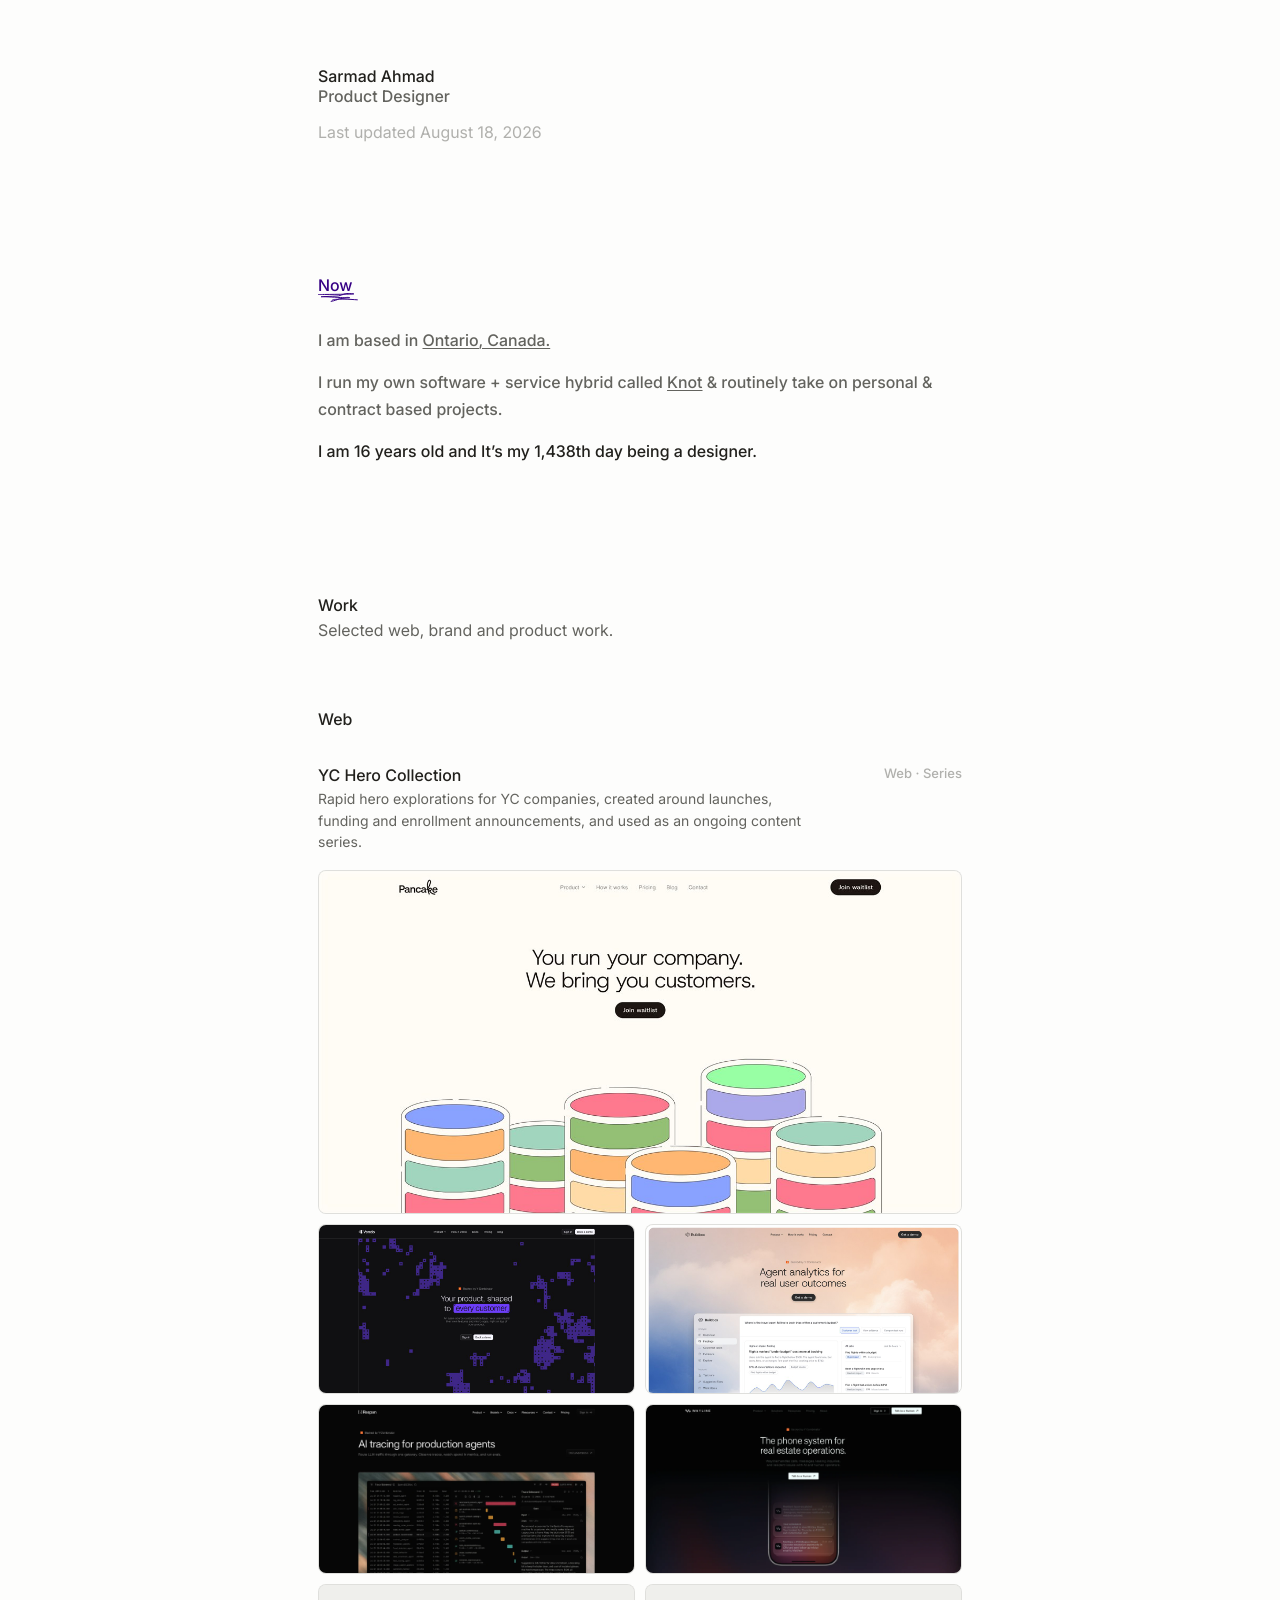
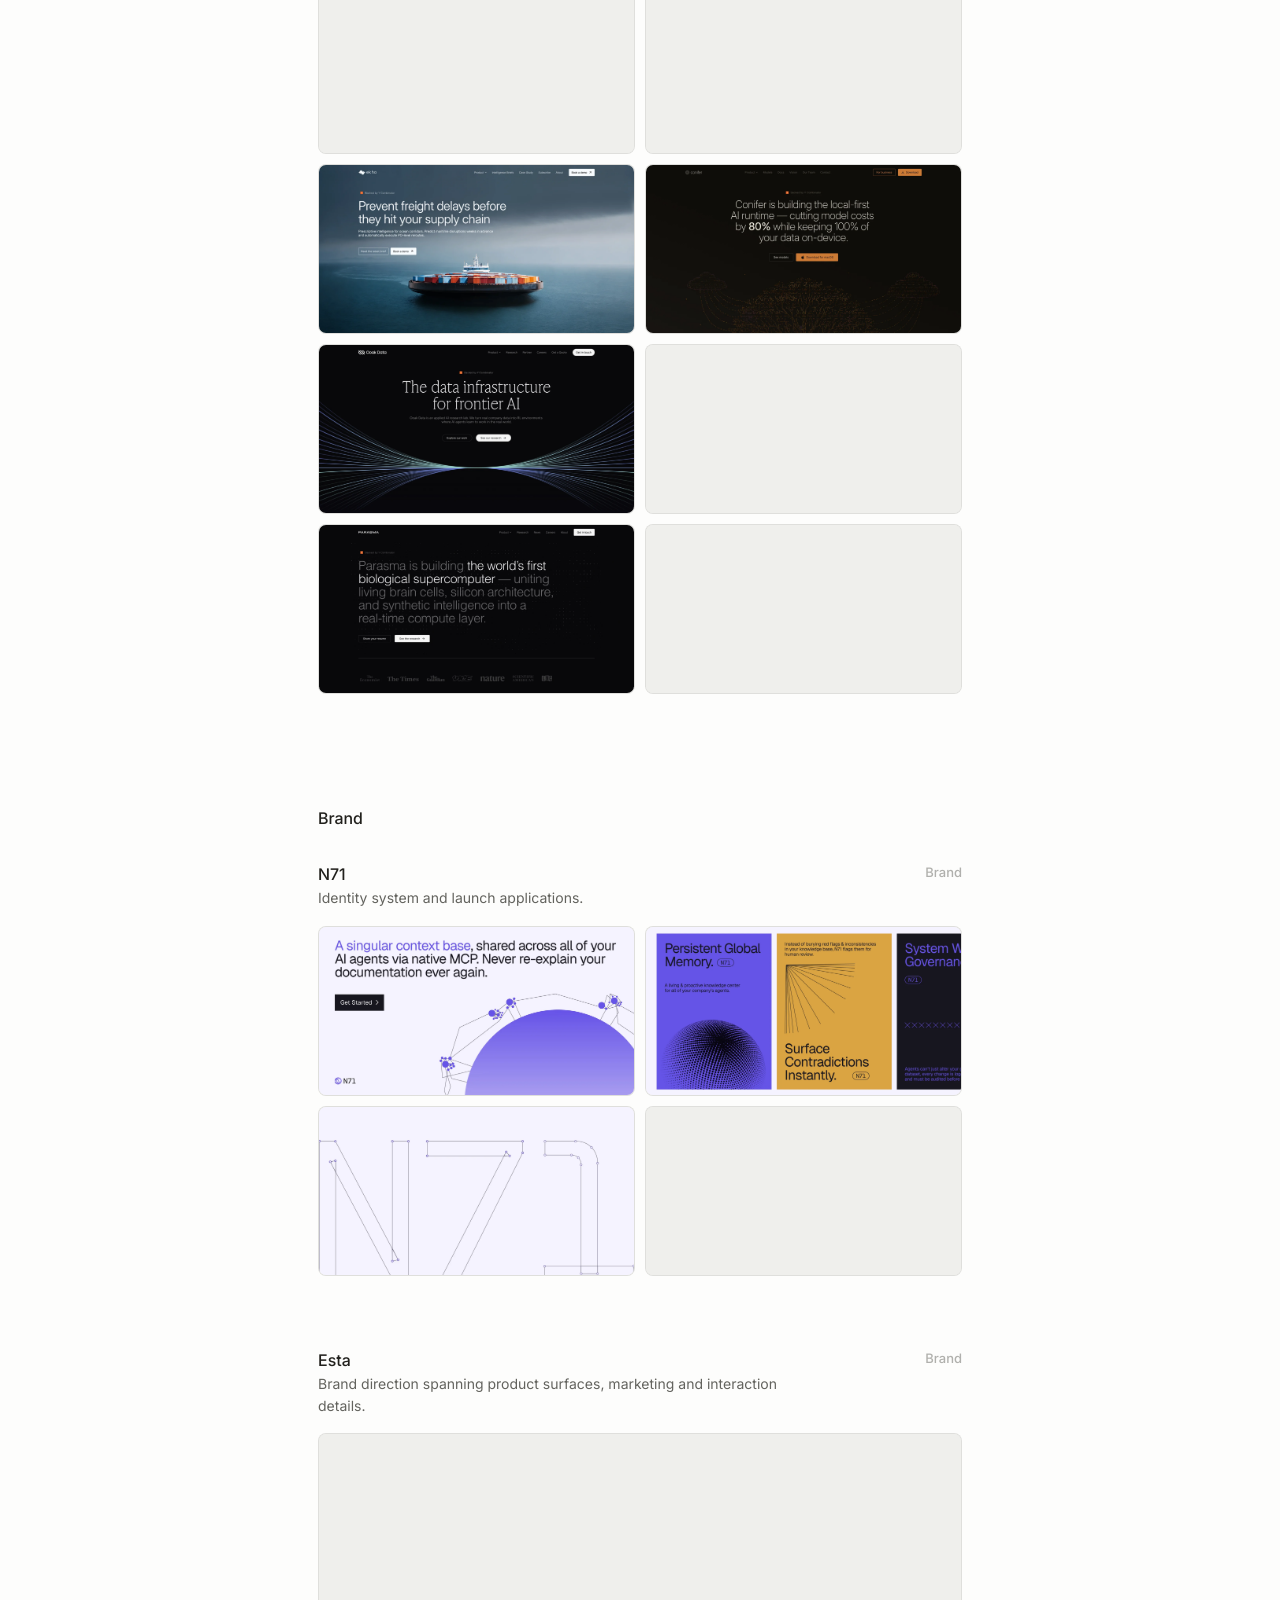
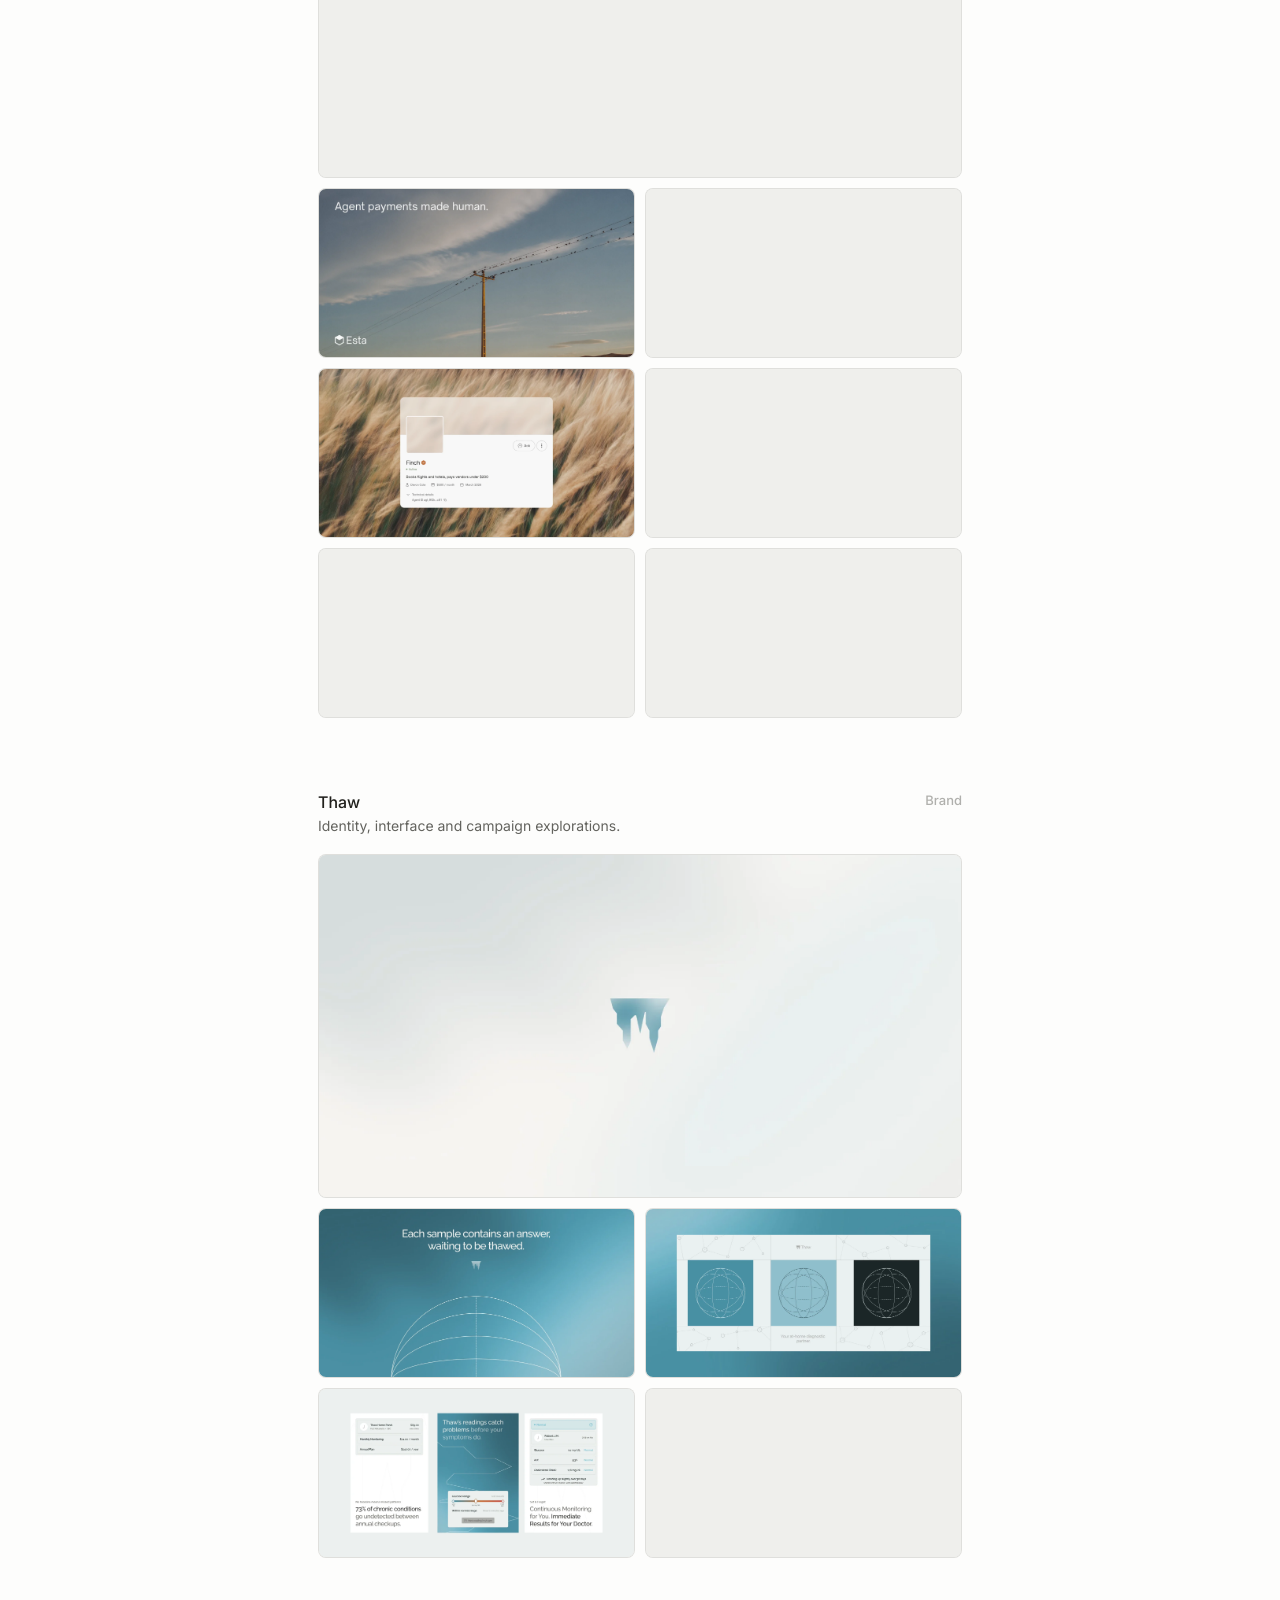
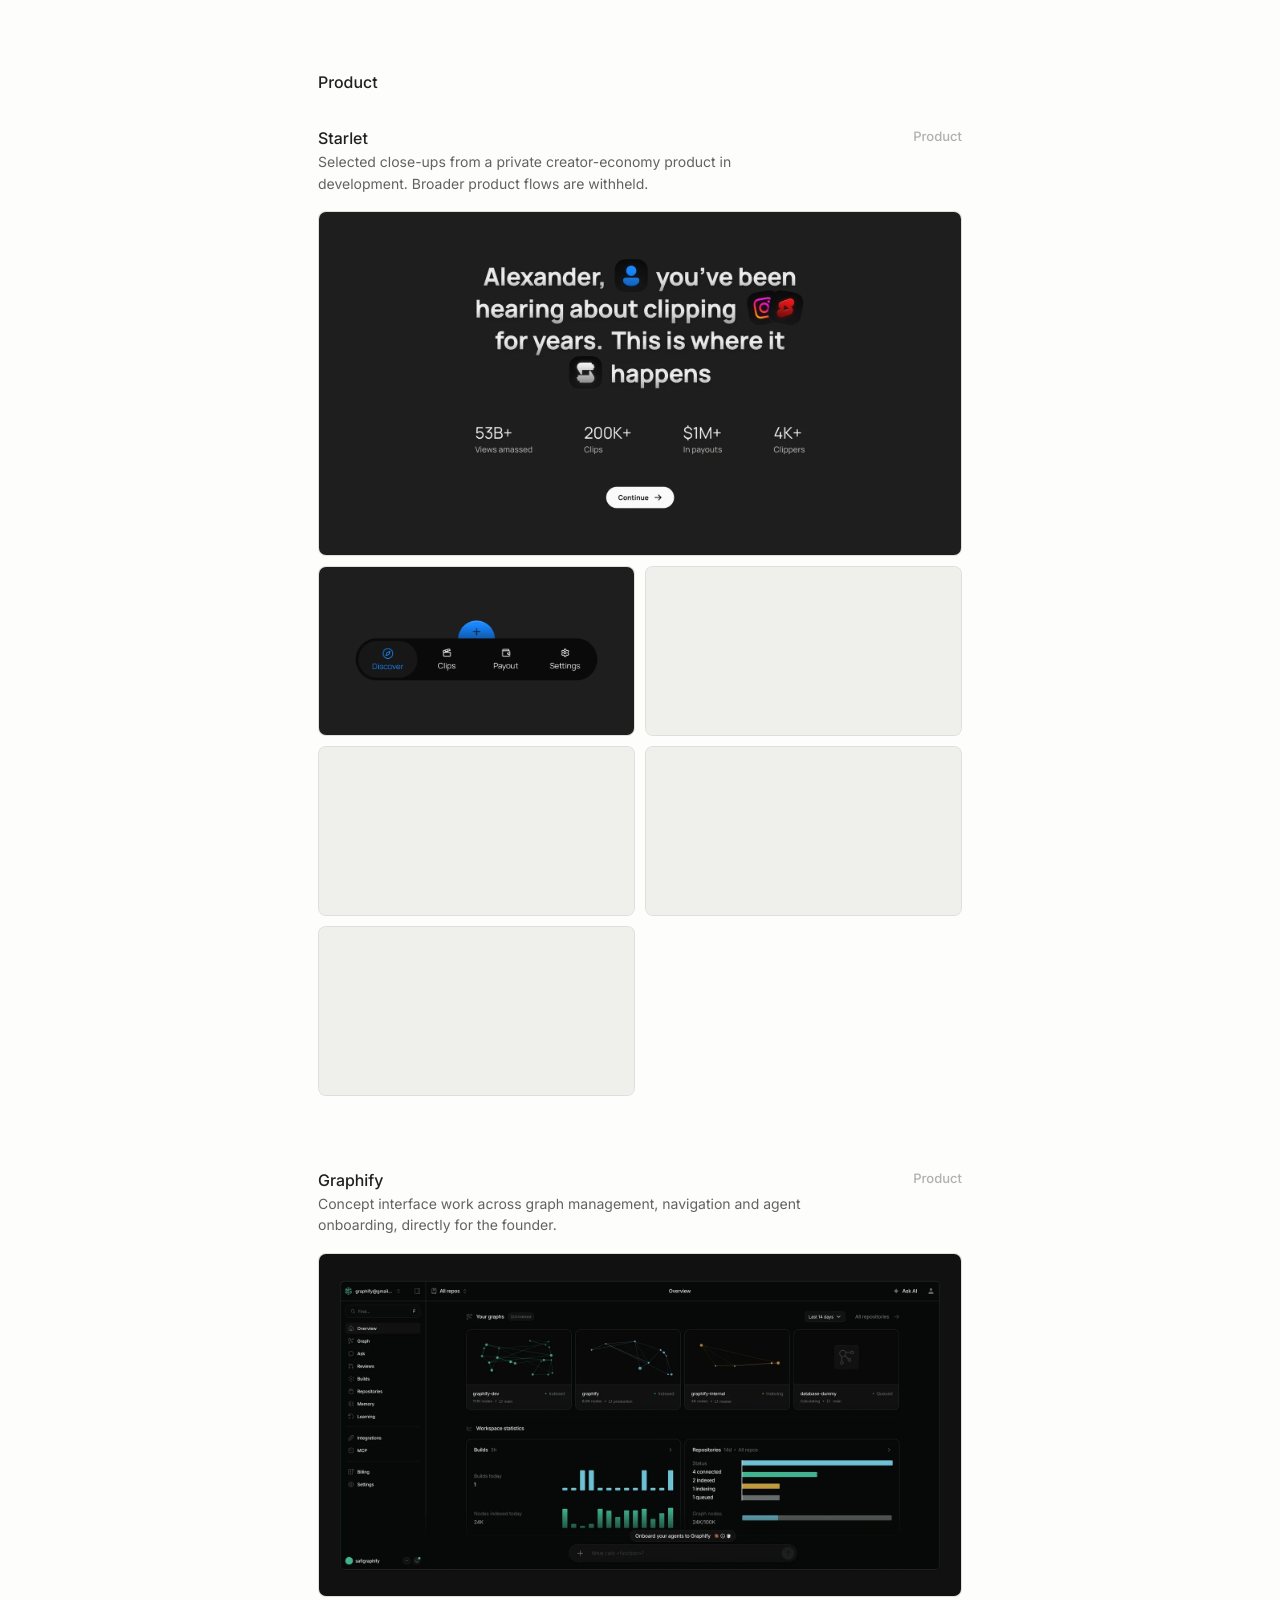
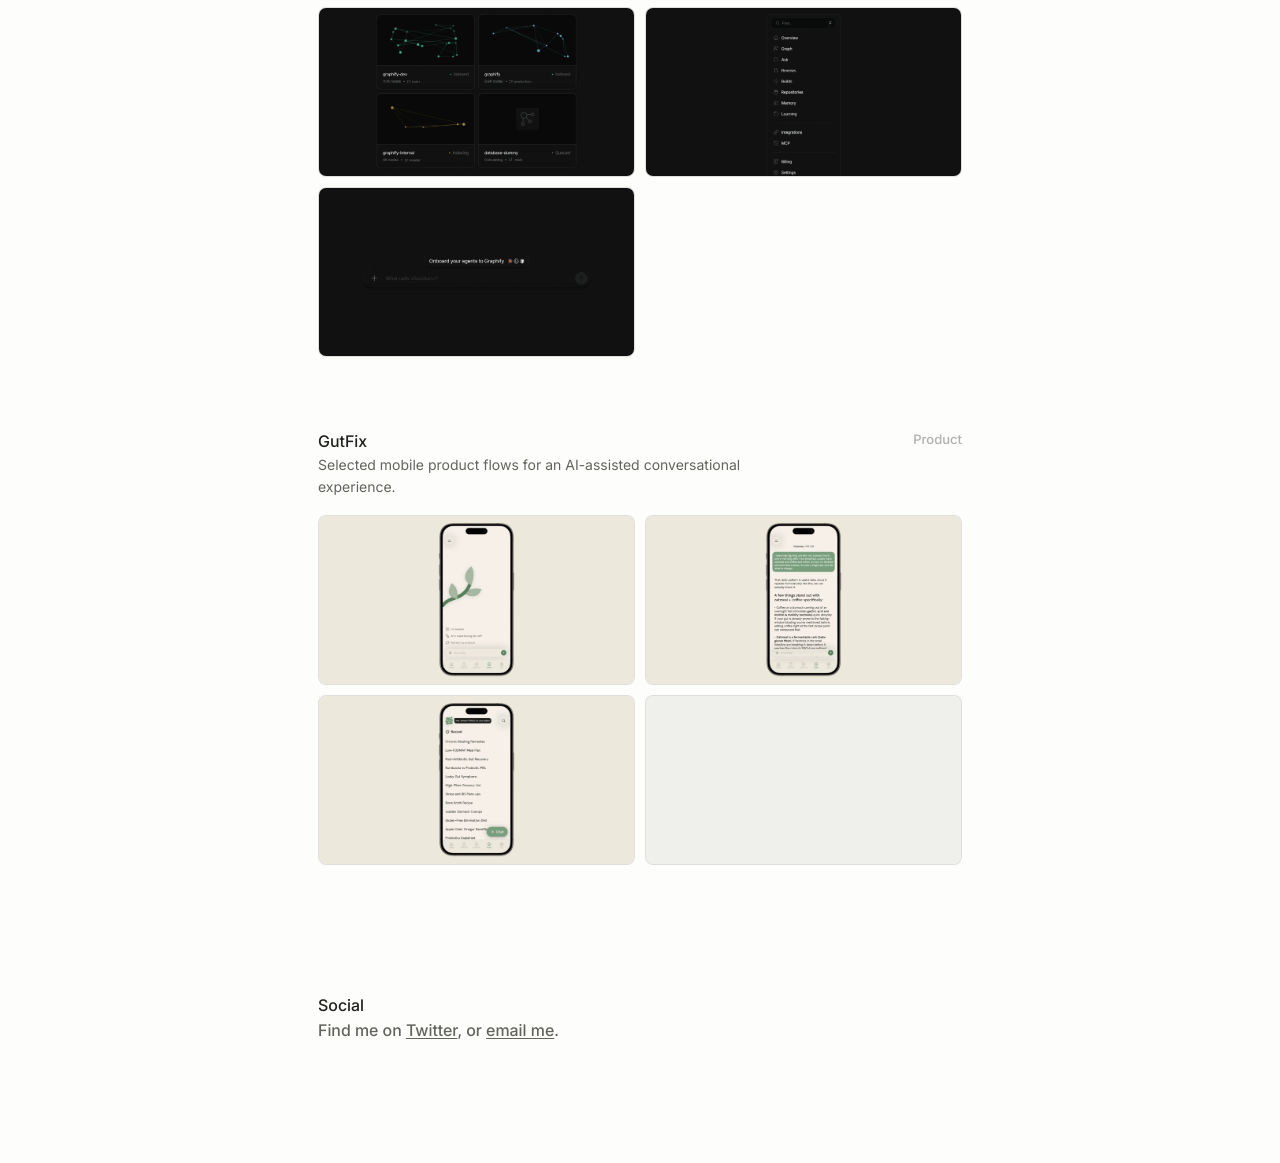
==== index.html @ d54de4e5 "Update YC hero collection" ====
<!DOCTYPE html>

<html lang="en">
<head>
<meta charset="utf-8"/>
<meta content="width=device-width, initial-scale=1, viewport-fit=cover" name="viewport"/>
<meta content="#fdfdfc" name="theme-color"/>
<title>Sarmad</title>
<meta content="Selected web, brand, and product design work by Sarmad Ahmad." name="description"/>
<meta content="Sarmad" property="og:title"/>
<meta content="Selected web, brand, and product design work." property="og:description"/>
<meta content="website" property="og:type"/>
<meta content="https://smmd.me/og.png" property="og:image"/>
<meta content="1200" property="og:image:width"/>
<meta content="630" property="og:image:height"/>
<meta content="Off-white canvas with a centered purple dot." property="og:image:alt"/>
<meta content="https://smmd.me/" property="og:url"/>
<meta content="summary_large_image" name="twitter:card"/>
<meta content="Sarmad" name="twitter:title"/>
<meta content="Selected web, brand, and product design work." name="twitter:description"/>
<meta content="https://smmd.me/og.png" name="twitter:image"/>
<link href="favicon.svg" rel="icon" type="image/svg+xml"/>
<link href="favicon.png" rel="icon" sizes="32x32" type="image/png"/>
<link href="apple-touch-icon.png" rel="apple-touch-icon"/>
<link href="https://fonts.googleapis.com" rel="preconnect"/>
<link crossorigin="" href="https://fonts.gstatic.com" rel="preconnect"/>
<link href="https://fonts.googleapis.com/css2?family=Inter:wght@400;500&amp;display=swap" rel="stylesheet"/>
<script>document.documentElement.classList.add("js")</script>
<link href="styles.css" rel="stylesheet"/>
</head>
<body>
<div class="page">
<header class="site-header reveal reveal-immediate">
<div class="identity">
<a href="https://x.com/smmd999a" rel="noreferrer" target="_blank">Sarmad Ahmad</a>
<span>Product Designer</span>
</div>
<p class="updated">Last updated August 18, 2026</p>
</header>
<main>
<section class="now-section">
<div class="section-kicker reveal">
<span>Now</span>
<svg aria-hidden="true" class="now-underline" viewBox="0 0 40 10" fill="none" xmlns="http://www.w3.org/2000/svg">
<path class="now-underline-path" pathLength="1" d="M0.5 1.51273C0.821332 1.51273 1.14266 1.51273 6.41381 1.45917C11.685 1.40562 21.8962 1.29851 28.1384 1.18977C34.3805 1.08104 36.3442 0.973928 35.7849 0.847343C35.2255 0.720758 32.0836 0.577943 30.2151 0.522224C28.3466 0.466504 27.8468 0.502208 26.9466 0.788378C26.0465 1.07455 24.7611 1.6101 23.617 1.9931C22.4728 2.3761 21.5089 2.59033 20.9051 2.73639C20.3014 2.88245 20.0872 2.95386 17.0849 3.1156C14.0825 3.27735 8.29853 3.52728 5.40816 3.63817C2.5178 3.74907 2.69631 3.71337 3.66301 3.69497C4.62972 3.67658 6.37919 3.67658 10.1189 3.8551C13.8585 4.03362 19.5354 4.39065 22.7633 4.55673C25.9913 4.72281 26.5982 4.6871 27.2144 4.5973C29.429 4.27455 30.5732 4.36036 31.5675 4.61353C32.701 4.90214 29.3204 4.90132 27.1111 5.08201C25.9437 5.17747 24.0168 5.40334 22.8629 5.5494C21.3835 5.73666 20.771 5.98325 19.9455 6.3603C19.4102 6.6048 18.6201 6.91587 17.7335 7.17066C14.5716 8.0793 13.5221 8.43489 13.1234 8.5815C12.739 8.72284 13.9462 7.32484 15.0476 6.7076C15.3319 6.54826 15.7119 6.49175 17.6453 6.36517C19.5787 6.23858 23.0776 6.09577 26.9509 6.16501C30.8242 6.23426 34.9659 6.51989 39.233 6.81417" stroke="#360084" stroke-linecap="square" stroke-linejoin="round"/>
</svg>
</div>
<p class="intro-copy reveal">I am based in <a href="https://thecanadianencyclopedia.ca/en/article/ontario" rel="noreferrer" target="_blank">Ontario, Canada.</a></p>
<p class="intro-copy reveal">
          I run my own software + service hybrid called <a href="https://knotdesign.ca/" rel="noreferrer" target="_blank">Knot</a> &amp; routinely take on personal &amp; contract based projects.
        </p>
<p class="intro-copy intro-strong reveal">I am 16 years old and It’s my <span id="designer-day" data-anchor-day="1328" data-anchor-date="2026-08-18">1,328th</span> day being a designer.</p>
</section>
<section aria-labelledby="work-title" class="work-section" id="work">
<div class="section-heading reveal">
<h2 id="work-title">Work</h2>
<p>Selected web, brand and product work.</p>
</div>
<div class="discipline">
<div class="discipline-label reveal">Web</div>
<section aria-labelledby="yc-title" class="project-block">
<div class="project-heading reveal">
<div>
<h3 id="yc-title">YC Hero Collection</h3>
<p>Rapid hero explorations for YC companies, created around launches, funding and enrollment announcements, and used as an ongoing content series.</p>
</div>
<span>Web · Series</span>
</div>
<div class="gallery-grid"><button aria-label="Open Pancake in lightbox" class="work-card reveal span-2" data-full="assets/full/yc-hero-pancake.jpg" data-title="Pancake — Hero concept" type="button">
<span class="image-shell">
<img alt="Pancake homepage hero concept" class="work-image" decoding="async" fetchpriority="high" loading="eager" src="assets/thumb/yc-hero-pancake.jpg"/>
</span>
</button>
<button aria-label="Open Vendo in lightbox" class="work-card reveal" data-full="assets/full/yc-hero-vendo.jpg" data-title="Vendo — Hero concept" type="button">
<span class="image-shell">
<img alt="Vendo homepage hero concept" class="work-image" decoding="async" loading="lazy" src="assets/thumb/yc-hero-vendo.jpg"/>
</span>
</button>
<button aria-label="Open Buildbox in lightbox" class="work-card reveal" data-full="assets/full/yc-hero-buildbox.jpg" data-title="Buildbox — Hero concept" type="button">
<span class="image-shell">
<img alt="Buildbox homepage hero concept" class="work-image" decoding="async" loading="lazy" src="assets/thumb/yc-hero-buildbox.jpg"/>
</span>
</button>
<button aria-label="Open Respan in lightbox" class="work-card reveal" data-full="assets/full/yc-hero-respan.webp" data-title="Respan — Hero concept" type="button">
<span class="image-shell">
<img alt="Respan homepage hero concept" class="work-image" decoding="async" loading="lazy" src="assets/thumb/yc-hero-respan.webp"/>
</span>
</button>
<button aria-label="Open Wayline in lightbox" class="work-card reveal" data-full="assets/full/yc-hero-wayline.webp" data-title="Wayline — Hero concept" type="button">
<span class="image-shell">
<img alt="Wayline homepage hero concept" class="work-image" decoding="async" loading="lazy" src="assets/thumb/yc-hero-wayline.webp"/>
</span>
</button>
<button aria-label="Open Expanse in lightbox" class="work-card reveal" data-full="assets/full/yc-hero-expanse.webp" data-title="Expanse — Hero concept" type="button">
<span class="image-shell">
<img alt="Expanse homepage hero concept" class="work-image" decoding="async" loading="lazy" src="assets/thumb/yc-hero-expanse.webp"/>
</span>
</button>
<button aria-label="Open Chert in lightbox" class="work-card reveal" data-full="assets/full/yc-hero-chert.webp" data-title="Chert — Hero concept" type="button">
<span class="image-shell">
<img alt="Chert homepage hero concept" class="work-image" decoding="async" loading="lazy" src="assets/thumb/yc-hero-chert.webp"/>
</span>
</button>
<button aria-label="Open Ekho in lightbox" class="work-card reveal" data-full="assets/full/yc-hero-ekho.webp" data-title="Ekho — Hero concept" type="button">
<span class="image-shell">
<img alt="Ekho homepage hero concept" class="work-image" decoding="async" loading="lazy" src="assets/thumb/yc-hero-ekho.webp"/>
</span>
</button>
<button aria-label="Open Conifer in lightbox" class="work-card reveal" data-full="assets/full/yc-hero-conifer.webp" data-title="Conifer — Hero concept" type="button">
<span class="image-shell">
<img alt="Conifer homepage hero concept" class="work-image" decoding="async" loading="lazy" src="assets/thumb/yc-hero-conifer.webp"/>
</span>
</button>
<button aria-label="Open Ooak Data in lightbox" class="work-card reveal" data-full="assets/full/yc-hero-ooak-data.webp" data-title="Ooak Data — Hero concept" type="button">
<span class="image-shell">
<img alt="Ooak Data homepage hero concept" class="work-image" decoding="async" loading="lazy" src="assets/thumb/yc-hero-ooak-data.webp"/>
</span>
</button>
<button aria-label="Open Allowance in lightbox" class="work-card reveal" data-full="assets/full/yc-hero-allowance.webp" data-title="Allowance — Hero concept" type="button">
<span class="image-shell">
<img alt="Allowance homepage hero concept" class="work-image" decoding="async" loading="lazy" src="assets/thumb/yc-hero-allowance.webp"/>
</span>
</button>
<button aria-label="Open Parasma in lightbox" class="work-card reveal" data-full="assets/full/yc-hero-parasma.webp" data-title="Parasma — Hero concept" type="button">
<span class="image-shell">
<img alt="Parasma homepage hero concept" class="work-image" decoding="async" loading="lazy" src="assets/thumb/yc-hero-parasma.webp"/>
</span>
</button>
<button aria-label="Open RonanRX in lightbox" class="work-card reveal" data-full="assets/full/yc-hero-ronanrx.webp" data-title="RonanRX — Hero concept" type="button">
<span class="image-shell">
<img alt="RonanRX homepage hero concept" class="work-image" decoding="async" loading="lazy" src="assets/thumb/yc-hero-ronanrx.webp"/>
</span>
</button></div>
</section>
</div>
<div class="discipline">
<div class="discipline-label reveal">Brand</div>
<section aria-labelledby="n71-title" class="project-block">
<div class="project-heading reveal">
<div>
<h3 id="n71-title">N71</h3>
<p>Identity system and launch applications.</p>
</div>
<span>Brand</span>
</div>
<div class="gallery-grid"><button aria-label="Open Marketing Screen in lightbox" class="work-card reveal" data-full="assets/full/brand-n71-marketing-screen.webp" data-title="N71 — Marketing Screen" type="button">
<span class="image-shell">
<img alt="N71 — Marketing Screen" class="work-image" decoding="async" loading="lazy" src="assets/thumb/brand-n71-marketing-screen.webp"/>
</span>
</button><button aria-label="Open Vertical Banners in lightbox" class="work-card reveal" data-full="assets/full/brand-n71-vertical-banners.webp" data-title="N71 — Vertical Banners" type="button">
<span class="image-shell">
<img alt="N71 — Vertical Banners" class="work-image" decoding="async" loading="lazy" src="assets/thumb/brand-n71-vertical-banners.webp"/>
</span>
</button><button aria-label="Open Stylized Lockup in lightbox" class="work-card reveal" data-full="assets/full/brand-n71-stylized-lockup.webp" data-title="N71 — Stylized Lockup" type="button">
<span class="image-shell">
<img alt="N71 — Stylized Lockup" class="work-image" decoding="async" loading="lazy" src="assets/thumb/brand-n71-stylized-lockup.webp"/>
</span>
</button><button aria-label="Open CoverLockup in lightbox" class="work-card reveal" data-full="assets/full/brand-n71-coverlockup.webp" data-title="N71 — Cover Lockup" type="button">
<span class="image-shell">
<img alt="N71 — CoverLockup" class="work-image" decoding="async" loading="lazy" src="assets/thumb/brand-n71-coverlockup.webp"/>
</span>
</button></div>
</section>
<section aria-labelledby="esta-title" class="project-block">
<div class="project-heading reveal">
<div>
<h3 id="esta-title">Esta</h3>
<p>Brand direction spanning product surfaces, marketing and interaction details.</p>
</div>
<span>Brand</span>
</div>
<div class="gallery-grid"><button aria-label="Open CoverLockup in lightbox" class="work-card reveal span-2" data-full="assets/full/brand-esta-coverlockup.webp" data-title="Esta — Cover Lockup" type="button">
<span class="image-shell">
<img alt="Esta — CoverLockup" class="work-image" decoding="async" loading="lazy" src="assets/thumb/brand-esta-coverlockup.webp"/>
</span>
</button><button aria-label="Open Marketing Screen in lightbox" class="work-card reveal" data-full="assets/full/brand-esta-marketing-screen.webp" data-title="Esta — Marketing Screen" type="button">
<span class="image-shell">
<img alt="Esta — Marketing Screen" class="work-image" decoding="async" loading="lazy" src="assets/thumb/brand-esta-marketing-screen.webp"/>
</span>
</button><button aria-label="Open Esta Dashboard in lightbox" class="work-card reveal" data-full="assets/full/brand-esta-esta-dashboard.webp" data-title="Esta — Esta Dashboard" type="button">
<span class="image-shell">
<img alt="Esta — Esta Dashboard" class="work-image" decoding="async" loading="lazy" src="assets/thumb/brand-esta-esta-dashboard.webp"/>
</span>
</button><button aria-label="Open Agent ID Card in lightbox" class="work-card reveal" data-full="assets/full/brand-esta-agent-id-card.webp" data-title="Esta — Agent ID Card" type="button">
<span class="image-shell">
<img alt="Esta — Agent ID Card" class="work-image" decoding="async" loading="lazy" src="assets/thumb/brand-esta-agent-id-card.webp"/>
</span>
</button><button aria-label="Open Confirm Agent Payment Modal in lightbox" class="work-card reveal" data-full="assets/full/brand-esta-confirm-agent-payment-modal.webp" data-title="Esta — Confirm Agent Payment Modal" type="button">
<span class="image-shell">
<img alt="Esta — Confirm Agent Payment Modal" class="work-image" decoding="async" loading="lazy" src="assets/thumb/brand-esta-confirm-agent-payment-modal.webp"/>
</span>
</button><button aria-label="Open Talk to Agent Prompt Bar in lightbox" class="work-card reveal" data-full="assets/full/brand-esta-talk-to-agent-prompt-bar.webp" data-title="Esta — Talk to Agent Prompt Bar" type="button">
<span class="image-shell">
<img alt="Esta — Talk to Agent Prompt Bar" class="work-image" decoding="async" loading="lazy" src="assets/thumb/brand-esta-talk-to-agent-prompt-bar.webp"/>
</span>
</button><button aria-label="Open Stylized CTA in lightbox" class="work-card reveal" data-full="assets/full/brand-esta-stylized-cta.webp" data-title="Esta — Stylized CTA" type="button">
<span class="image-shell">
<img alt="Esta — Stylized CTA" class="work-image" decoding="async" loading="lazy" src="assets/thumb/brand-esta-stylized-cta.webp"/>
</span>
</button></div>
</section>
<section aria-labelledby="thaw-title" class="project-block">
<div class="project-heading reveal">
<div>
<h3 id="thaw-title">Thaw</h3>
<p>Identity, interface and campaign explorations.</p>
</div>
<span>Brand</span>
</div>
<div class="gallery-grid"><button aria-label="Open CoverLockup in lightbox" class="work-card reveal span-2" data-full="assets/full/brand-thaw-coverlockup.webp" data-title="Thaw — Cover Lockup" type="button">
<span class="image-shell">
<img alt="Thaw — CoverLockup" class="work-image" decoding="async" loading="lazy" src="assets/thumb/brand-thaw-coverlockup.webp"/>
</span>
</button><button aria-label="Open Marketing Screen in lightbox" class="work-card reveal" data-full="assets/full/brand-thaw-marketing-screen.webp" data-title="Thaw — Marketing Screen" type="button">
<span class="image-shell">
<img alt="Thaw — Marketing Screen" class="work-image" decoding="async" loading="lazy" src="assets/thumb/brand-thaw-marketing-screen.webp"/>
</span>
</button><button aria-label="Open Marketing Screen II in lightbox" class="work-card reveal" data-full="assets/full/brand-thaw-marketing-screen-2.webp" data-title="Thaw — Marketing Screen II" type="button">
<span class="image-shell">
<img alt="Thaw — Marketing Screen (2)" class="work-image" decoding="async" loading="lazy" src="assets/thumb/brand-thaw-marketing-screen-2.webp"/>
</span>
</button><button aria-label="Open Vertical Display Banners in lightbox" class="work-card reveal" data-full="assets/full/brand-thaw-vertical-display-banners.webp" data-title="Thaw — Vertical Display Banners" type="button">
<span class="image-shell">
<img alt="Thaw — Vertical Display Banners" class="work-image" decoding="async" loading="lazy" src="assets/thumb/brand-thaw-vertical-display-banners.webp"/>
</span>
</button><button aria-label="Open X Profile Mockup in lightbox" class="work-card reveal" data-full="assets/full/brand-thaw-x-profile-mockup.webp" data-title="Thaw — X Profile Mockup" type="button">
<span class="image-shell">
<img alt="Thaw — X Profile Mockup" class="work-image" decoding="async" loading="lazy" src="assets/thumb/brand-thaw-x-profile-mockup.webp"/>
</span>
</button></div>
</section>
</div>
<div class="discipline">
<div class="discipline-label reveal">Product</div>
<section aria-labelledby="starlet-title" class="project-block">
<div class="project-heading reveal">
<div>
<h3 id="starlet-title">Starlet</h3>
<p>Selected close-ups from a private creator-economy product in development. Broader product flows are withheld.</p>
</div>
<span>Product</span>
</div>
<div class="gallery-grid"><button aria-label="Open Onboarding Welcome Screen in lightbox" class="work-card reveal span-2" data-full="assets/full/product-starlet-onboarding-welcome-screen.webp" data-title="Starlet — Onboarding Welcome Screen" type="button">
<span class="image-shell">
<img alt="Starlet — Onboarding Welcome Screen" class="work-image" decoding="async" loading="lazy" src="assets/thumb/product-starlet-onboarding-welcome-screen.webp"/>
</span>
</button><button aria-label="Open Mobile Navigation Bar in lightbox" class="work-card reveal" data-full="assets/full/product-starlet-mobile-navigation-bar.webp" data-title="Starlet — Mobile Navigation Bar" type="button">
<span class="image-shell">
<img alt="Starlet — Mobile Navigation Bar" class="work-image" decoding="async" loading="lazy" src="assets/thumb/product-starlet-mobile-navigation-bar.webp"/>
</span>
</button><button aria-label="Open Connect a Clip Modal in lightbox" class="work-card reveal" data-full="assets/full/product-starlet-connect-a-clip-modal.webp" data-title="Starlet — Connect a Clip Modal" type="button">
<span class="image-shell">
<img alt="Starlet — Connect a Clip Modal" class="work-image" decoding="async" loading="lazy" src="assets/thumb/product-starlet-connect-a-clip-modal.webp"/>
</span>
</button><button aria-label="Open Iconography in lightbox" class="work-card reveal" data-full="assets/full/product-starlet-iconography.webp" data-title="Starlet — Iconography" type="button">
<span class="image-shell">
<img alt="Starlet — Iconography" class="work-image" decoding="async" loading="lazy" src="assets/thumb/product-starlet-iconography.webp"/>
</span>
</button><button aria-label="Open Verified Creator Badge in lightbox" class="work-card reveal" data-full="assets/full/product-starlet-verified-creator-badge.webp" data-title="Starlet — Verified Creator Badge" type="button">
<span class="image-shell">
<img alt="Starlet — Verified Creator Badge" class="work-image" decoding="async" loading="lazy" src="assets/thumb/product-starlet-verified-creator-badge.webp"/>
</span>
</button><button aria-label="Open Tab Button in lightbox" class="work-card reveal" data-full="assets/full/product-starlet-tab-button.webp" data-title="Starlet — Tab Button" type="button">
<span class="image-shell">
<img alt="Starlet — Tab Button" class="work-image" decoding="async" loading="lazy" src="assets/thumb/product-starlet-tab-button.webp"/>
</span>
</button></div>
</section>
<section aria-labelledby="graphify-title" class="project-block">
<div class="project-heading reveal">
<div>
<h3 id="graphify-title">Graphify</h3>
<p>Concept interface work across graph management, navigation and agent onboarding, directly for the founder.</p>
</div>
<span>Product</span>
</div>
<div class="gallery-grid"><button aria-label="Open Dashboard in lightbox" class="work-card reveal span-2" data-full="assets/full/product-graphify-dashboard.webp" data-title="Graphify — Dashboard" type="button">
<span class="image-shell">
<img alt="Graphify — Dashboard" class="work-image" decoding="async" loading="lazy" src="assets/thumb/product-graphify-dashboard.webp"/>
</span>
</button><button aria-label="Open Graph Cards in lightbox" class="work-card reveal" data-full="assets/full/product-graphify-graph-cards.webp" data-title="Graphify — Graph Cards" type="button">
<span class="image-shell">
<img alt="Graphify — Graph Cards" class="work-image" decoding="async" loading="lazy" src="assets/thumb/product-graphify-graph-cards.webp"/>
</span>
</button><button aria-label="Open Sidebar in lightbox" class="work-card reveal" data-full="assets/full/product-graphify-sidebar.webp" data-title="Graphify — Sidebar" type="button">
<span class="image-shell">
<img alt="Graphify — Sidebar" class="work-image" decoding="async" loading="lazy" src="assets/thumb/product-graphify-sidebar.webp"/>
</span>
</button><button aria-label="Open Prompt Bar in lightbox" class="work-card reveal" data-full="assets/full/product-graphify-prompt-bar.webp" data-title="Graphify — Prompt Bar" type="button">
<span class="image-shell">
<img alt="Graphify — Prompt Bar" class="work-image" decoding="async" loading="lazy" src="assets/thumb/product-graphify-prompt-bar.webp"/>
</span>
</button></div>
</section>
<section aria-labelledby="gutfix-title" class="project-block">
<div class="project-heading reveal">
<div>
<h3 id="gutfix-title">GutFix</h3>
<p>Selected mobile product flows for an AI-assisted conversational experience.</p>
</div>
<span>Product</span>
</div>
<div class="gallery-grid"><button aria-label="Open New Gutty AI Chat in lightbox" class="work-card reveal" data-full="assets/full/product-gutfix-new-gutty-ai-chat.webp" data-title="GutFix — New Gutty AI Chat" type="button">
<span class="image-shell">
<img alt="GutFix — New Gutty AI Chat" class="work-image" decoding="async" loading="lazy" src="assets/thumb/product-gutfix-new-gutty-ai-chat.webp"/>
</span>
</button><button aria-label="Open Active Gutty AI Chat in lightbox" class="work-card reveal" data-full="assets/full/product-gutfix-active-gutty-ai-chat.webp" data-title="GutFix — Active Gutty AI Chat" type="button">
<span class="image-shell">
<img alt="GutFix — Active Gutty AI Chat" class="work-image" decoding="async" loading="lazy" src="assets/thumb/product-gutfix-active-gutty-ai-chat.webp"/>
</span>
</button><button aria-label="Open View Gutty AI Conversations in lightbox" class="work-card reveal" data-full="assets/full/product-gutfix-view-gutty-ai-conversations.webp" data-title="GutFix — View Gutty AI Conversations" type="button">
<span class="image-shell">
<img alt="GutFix — View Gutty AI Conversations" class="work-image" decoding="async" loading="lazy" src="assets/thumb/product-gutfix-view-gutty-ai-conversations.webp"/>
</span>
</button><button aria-label="Open Search Gutty AI Conversations in lightbox" class="work-card reveal" data-full="assets/full/product-gutfix-search-gutty-ai-conversations.webp" data-title="GutFix — Search Gutty AI Conversations" type="button">
<span class="image-shell">
<img alt="GutFix — Search Gutty AI Conversations" class="work-image" decoding="async" loading="lazy" src="assets/thumb/product-gutfix-search-gutty-ai-conversations.webp"/>
</span>
</button></div>
</section>
</div>
</section>
<section aria-labelledby="social-title" class="social-section">
<div class="section-heading reveal">
<h2 id="social-title">Social</h2>
</div>
<p class="social-copy reveal">Find me on <a href="https://x.com/smmd999a" rel="noreferrer" target="_blank">Twitter</a>, or <a href="mailto:sarmad@knotdesign.ca">email me</a>.</p>
</section>
</main>
</div>
<div aria-hidden="true" aria-label="Image viewer" aria-modal="true" class="lightbox" role="dialog">
<div class="lightbox-chrome lightbox-top">
<div class="lightbox-meta">
<span class="lightbox-title"></span>
<span class="lightbox-count"></span>
</div>
<button aria-label="Close image viewer" class="lightbox-close" type="button">Close</button>
</div>
<button aria-label="Previous image" class="lightbox-nav lightbox-prev" type="button">←</button>
<figure class="lightbox-stage">
<img alt="" class="lightbox-image" src=""/>
</figure>
<button aria-label="Next image" class="lightbox-nav lightbox-next" type="button">→</button>
</div>
<script src="script.js"></script>
</body>
</html>
---- styles.css ----
:root {
  --bg: #fdfdfc;
  --text: #21201c;
  --muted: #63635e;
  --faint: rgba(99, 99, 94, 0.5);
  --purple: #360084;
  --line: rgba(33, 32, 28, 0.09);
  --surface: #f2f2f0;
  --ease: cubic-bezier(0.16, 1, 0.3, 1);
}

* {
  box-sizing: border-box;
}

html {
  background: var(--bg);
  color: var(--text);
  scroll-behavior: smooth;
  -webkit-text-size-adjust: 100%;
}

body {
  margin: 0;
  min-width: 280px;
  background: var(--bg);
  color: var(--text);
  font-family: Inter, -apple-system, BlinkMacSystemFont, "Segoe UI", sans-serif;
  font-size: 16px;
  line-height: 1.65;
  -webkit-font-smoothing: antialiased;
  text-rendering: geometricPrecision;
}

body.lightbox-open {
  overflow: hidden;
}

a {
  color: inherit;
  text-underline-offset: 2px;
  text-decoration-thickness: 1px;
  text-decoration-color: currentColor;
}

a:hover {
  text-decoration-color: transparent;
}

button,
a {
  -webkit-tap-highlight-color: transparent;
}

button {
  font: inherit;
}

.page {
  width: min(100%, 692px);
  margin: 0 auto;
  padding: 64px 24px 120px;
}

.site-header {
  display: flex;
  flex-direction: column;
  align-items: flex-start;
  gap: 16px;
  width: 100%;
}

.identity {
  display: flex;
  flex-direction: column;
  align-items: flex-start;
  line-height: 1;
}

.identity a {
  color: var(--text);
  font-weight: 500;
  line-height: 24px;
  text-decoration: none;
}

.identity span {
  color: var(--muted);
  font-weight: 500;
  line-height: 16px;
}

.updated {
  margin: 0;
  color: var(--faint);
  line-height: 24px;
}

.now-section {
  padding-top: 128px;
}

.section-kicker {
  display: inline-flex;
  flex-direction: column;
  align-items: flex-start;
  margin-bottom: 24px;
}

.section-kicker > span:first-child {
  position: relative;
  color: var(--purple);
  font-weight: 500;
  line-height: 24px;
}

.now-underline {
  display: block;
  width: 40px;
  height: 10px;
  margin-top: -4px;
  overflow: visible;
}

.now-underline-path {
  fill: none;
  stroke: var(--purple);
  stroke-width: 1px;
  stroke-linecap: square;
  stroke-linejoin: round;
}

.js .now-underline-path {
  stroke-dasharray: 1;
  stroke-dashoffset: 1;
  transition: stroke-dashoffset 900ms cubic-bezier(0.65, 0, 0.2, 1) 240ms;
}

.js .section-kicker.is-visible .now-underline-path {
  stroke-dashoffset: 0;
}

.intro-copy {
  width: 100%;
  margin: 0;
  color: var(--muted);
  font-weight: 500;
  line-height: 1.65;
}

.intro-copy + .intro-copy {
  margin-top: 16px;
}

.intro-strong {
  color: var(--text);
}

.work-section {
  padding-top: 128px;
}

.section-heading {
  display: flex;
  flex-direction: column;
  gap: 0;
  margin-bottom: 64px;
}

.section-heading h2,
.project-heading h3,
.discipline-label {
  margin: 0;
  color: var(--text);
  font-size: 16px;
  font-weight: 500;
  line-height: 24px;
}

.section-heading p {
  margin: 0;
  color: var(--muted);
  font-weight: 400;
  line-height: 26.4px;
}

.discipline + .discipline {
  margin-top: 112px;
}

.discipline-label {
  margin-bottom: 32px;
  color: var(--text);
  font-weight: 500;
}

.project-block + .project-block {
  margin-top: 72px;
}

.project-heading {
  display: grid;
  grid-template-columns: minmax(0, 1fr) auto;
  align-items: start;
  gap: 24px;
  margin-bottom: 16px;
}

.project-heading h3 {
  margin-bottom: 2px;
}

.project-heading p {
  max-width: 500px;
  margin: 0;
  color: var(--muted);
  font-size: 14px;
  font-weight: 400;
  line-height: 1.55;
}

.project-heading > span {
  color: var(--faint);
  font-size: 13px;
  font-weight: 500;
  line-height: 22px;
  white-space: nowrap;
}

.gallery-grid {
  display: grid;
  grid-template-columns: repeat(2, minmax(0, 1fr));
  gap: 10px;
}

.gallery-feature {
  grid-template-columns: 1fr;
}

.work-card {
  position: relative;
  display: block;
  width: 100%;
  padding: 0;
  border: 1px solid var(--line);
  border-radius: 8px;
  overflow: hidden;
  background: var(--surface);
  cursor: zoom-in;
  appearance: none;
  transform: translateZ(0);
  transition:
    transform 620ms var(--ease),
    box-shadow 620ms var(--ease),
    border-color 620ms var(--ease);
}

.work-card.span-2 {
  grid-column: 1 / -1;
}

.work-card:hover {
  z-index: 2;
  transform: translateY(-2px) scale(1.003);
  border-color: rgba(33, 32, 28, 0.14);
  box-shadow: 0 18px 50px rgba(33, 32, 28, 0.08);
}

.work-card:focus-visible {
  outline: 2px solid var(--purple);
  outline-offset: 3px;
}

.image-shell {
  position: relative;
  display: block;
  width: 100%;
  aspect-ratio: 15 / 8;
  overflow: hidden;
  background: #efefec;
}

.work-image {
  display: block;
  width: 100%;
  height: 100%;
  object-fit: cover;
  opacity: 1;
  filter: blur(0);
  transform: scale(1);
  transition:
    opacity 720ms var(--ease),
    filter 900ms var(--ease),
    transform 900ms var(--ease);
}

.js .work-image {
  opacity: 0;
  filter: blur(9px);
  transform: scale(1.018);
}

.js .work-image.loaded {
  opacity: 1;
  filter: blur(0);
  transform: scale(1);
}

.work-card:hover .work-image.loaded {
  transform: scale(1.012);
}

.social-section {
  padding-top: 128px;
}

.social-section .section-heading {
  margin-bottom: 0;
}

.social-copy {
  margin: 0;
  color: var(--muted);
  font-weight: 500;
  line-height: 26.4px;
}

/* Scroll reveal is only hidden once JS has loaded. */
.js .reveal {
  opacity: 0;
  filter: blur(5px);
  transform: translateY(8px);
  transition:
    opacity 880ms var(--ease),
    filter 980ms var(--ease),
    transform 980ms var(--ease);
  transition-delay: var(--reveal-delay, 0ms);
}

.js .reveal.is-visible {
  opacity: 1;
  filter: blur(0);
  transform: translateY(0);
}

.js .reveal-immediate {
  --reveal-delay: 40ms;
}

/* Lightbox */
.lightbox {
  position: fixed;
  inset: 0;
  z-index: 1000;
  display: grid;
  grid-template-columns: 72px minmax(0, 1fr) 72px;
  grid-template-rows: 72px minmax(0, 1fr) 72px;
  align-items: center;
  justify-items: center;
  padding: max(12px, env(safe-area-inset-top)) max(12px, env(safe-area-inset-right)) max(12px, env(safe-area-inset-bottom)) max(12px, env(safe-area-inset-left));
  background: rgba(18, 18, 17, 0.72);
  backdrop-filter: blur(18px) saturate(0.85);
  -webkit-backdrop-filter: blur(18px) saturate(0.85);
  visibility: hidden;
  opacity: 0;
  pointer-events: none;
  transition: opacity 360ms var(--ease), visibility 360ms;
}

.lightbox.is-open {
  visibility: visible;
  opacity: 1;
  pointer-events: auto;
}

.lightbox-chrome {
  color: rgba(255,255,255,0.9);
  font-size: 13px;
  font-weight: 500;
}

.lightbox-top {
  grid-column: 1 / -1;
  grid-row: 1;
  width: 100%;
  display: flex;
  align-items: center;
  justify-content: space-between;
  gap: 24px;
  padding: 0 10px;
}

.lightbox-meta {
  display: flex;
  align-items: center;
  gap: 10px;
  min-width: 0;
}

.lightbox-title {
  overflow: hidden;
  text-overflow: ellipsis;
  white-space: nowrap;
}

.lightbox-count {
  color: rgba(255,255,255,0.48);
  white-space: nowrap;
}

.lightbox-close,
.lightbox-nav {
  border: 0;
  color: rgba(255,255,255,0.9);
  background: transparent;
  cursor: pointer;
  transition: opacity 240ms ease, transform 320ms var(--ease), background 240ms ease;
}

.lightbox-close {
  padding: 8px 10px;
  border-radius: 999px;
  font-size: 13px;
  font-weight: 500;
}

.lightbox-close:hover {
  background: rgba(255,255,255,0.09);
}

.lightbox-nav {
  width: 44px;
  height: 44px;
  border-radius: 999px;
  background: rgba(255,255,255,0.08);
  font-size: 18px;
}

.lightbox-nav:hover {
  background: rgba(255,255,255,0.14);
  transform: scale(1.04);
}

.lightbox-prev {
  grid-column: 1;
  grid-row: 2;
}

.lightbox-next {
  grid-column: 3;
  grid-row: 2;
}

.lightbox-stage {
  grid-column: 2;
  grid-row: 2;
  display: flex;
  align-items: center;
  justify-content: center;
  width: 100%;
  height: 100%;
  margin: 0;
  min-width: 0;
  min-height: 0;
}

.lightbox-image {
  display: block;
  max-width: 100%;
  max-height: 100%;
  width: auto;
  height: auto;
  border-radius: 8px;
  box-shadow: 0 30px 100px rgba(0,0,0,0.34);
  opacity: 0;
  filter: blur(8px);
  transform: scale(0.985);
  transition:
    opacity 420ms var(--ease),
    filter 600ms var(--ease),
    transform 600ms var(--ease);
  user-select: none;
  -webkit-user-drag: none;
}

.lightbox-image.is-ready {
  opacity: 1;
  filter: blur(0);
  transform: scale(1);
}

@media (max-width: 720px) {
  .page {
    padding: 40px 20px 88px;
  }

  .now-section,
  .work-section,
  .social-section {
    padding-top: 104px;
  }

  .section-heading {
    margin-bottom: 48px;
  }

  .discipline + .discipline {
    margin-top: 88px;
  }

  .project-block + .project-block {
    margin-top: 60px;
  }

  .project-heading {
    grid-template-columns: 1fr;
    gap: 4px;
  }

  .project-heading > span {
    order: -1;
    font-size: 12px;
  }

  .gallery-grid,
  .gallery-feature {
    grid-template-columns: 1fr;
    gap: 10px;
  }

  .work-card.span-2 {
    grid-column: auto;
  }

  .lightbox {
    grid-template-columns: 1fr 1fr;
    grid-template-rows: 58px minmax(0, 1fr) 58px;
    gap: 0 8px;
  }

  .lightbox-top {
    grid-column: 1 / -1;
    grid-row: 1;
    padding: 0;
  }

  .lightbox-stage {
    grid-column: 1 / -1;
    grid-row: 2;
  }

  .lightbox-prev,
  .lightbox-next {
    grid-row: 3;
    width: 42px;
    height: 42px;
  }

  .lightbox-prev {
    grid-column: 1;
    justify-self: end;
  }

  .lightbox-next {
    grid-column: 2;
    justify-self: start;
  }
}

@media (max-width: 430px) {
  body {
    font-size: 15px;
  }

  .identity a,
  .identity span,
  .section-kicker > span:first-child,
  .section-heading h2,
  .project-heading h3,
  .discipline-label {
    font-size: 15px;
  }

  .updated {
    font-size: 14px;
  }

  .now-section,
  .work-section,
  .social-section {
    padding-top: 88px;
  }

  .project-heading p {
    font-size: 13px;
  }
}

@media (prefers-reduced-motion: reduce) {
  html {
    scroll-behavior: auto;
  }

  *,
  *::before,
  *::after {
    animation-duration: 0.01ms !important;
    animation-iteration-count: 1 !important;
    transition-duration: 0.01ms !important;
    scroll-behavior: auto !important;
  }
}
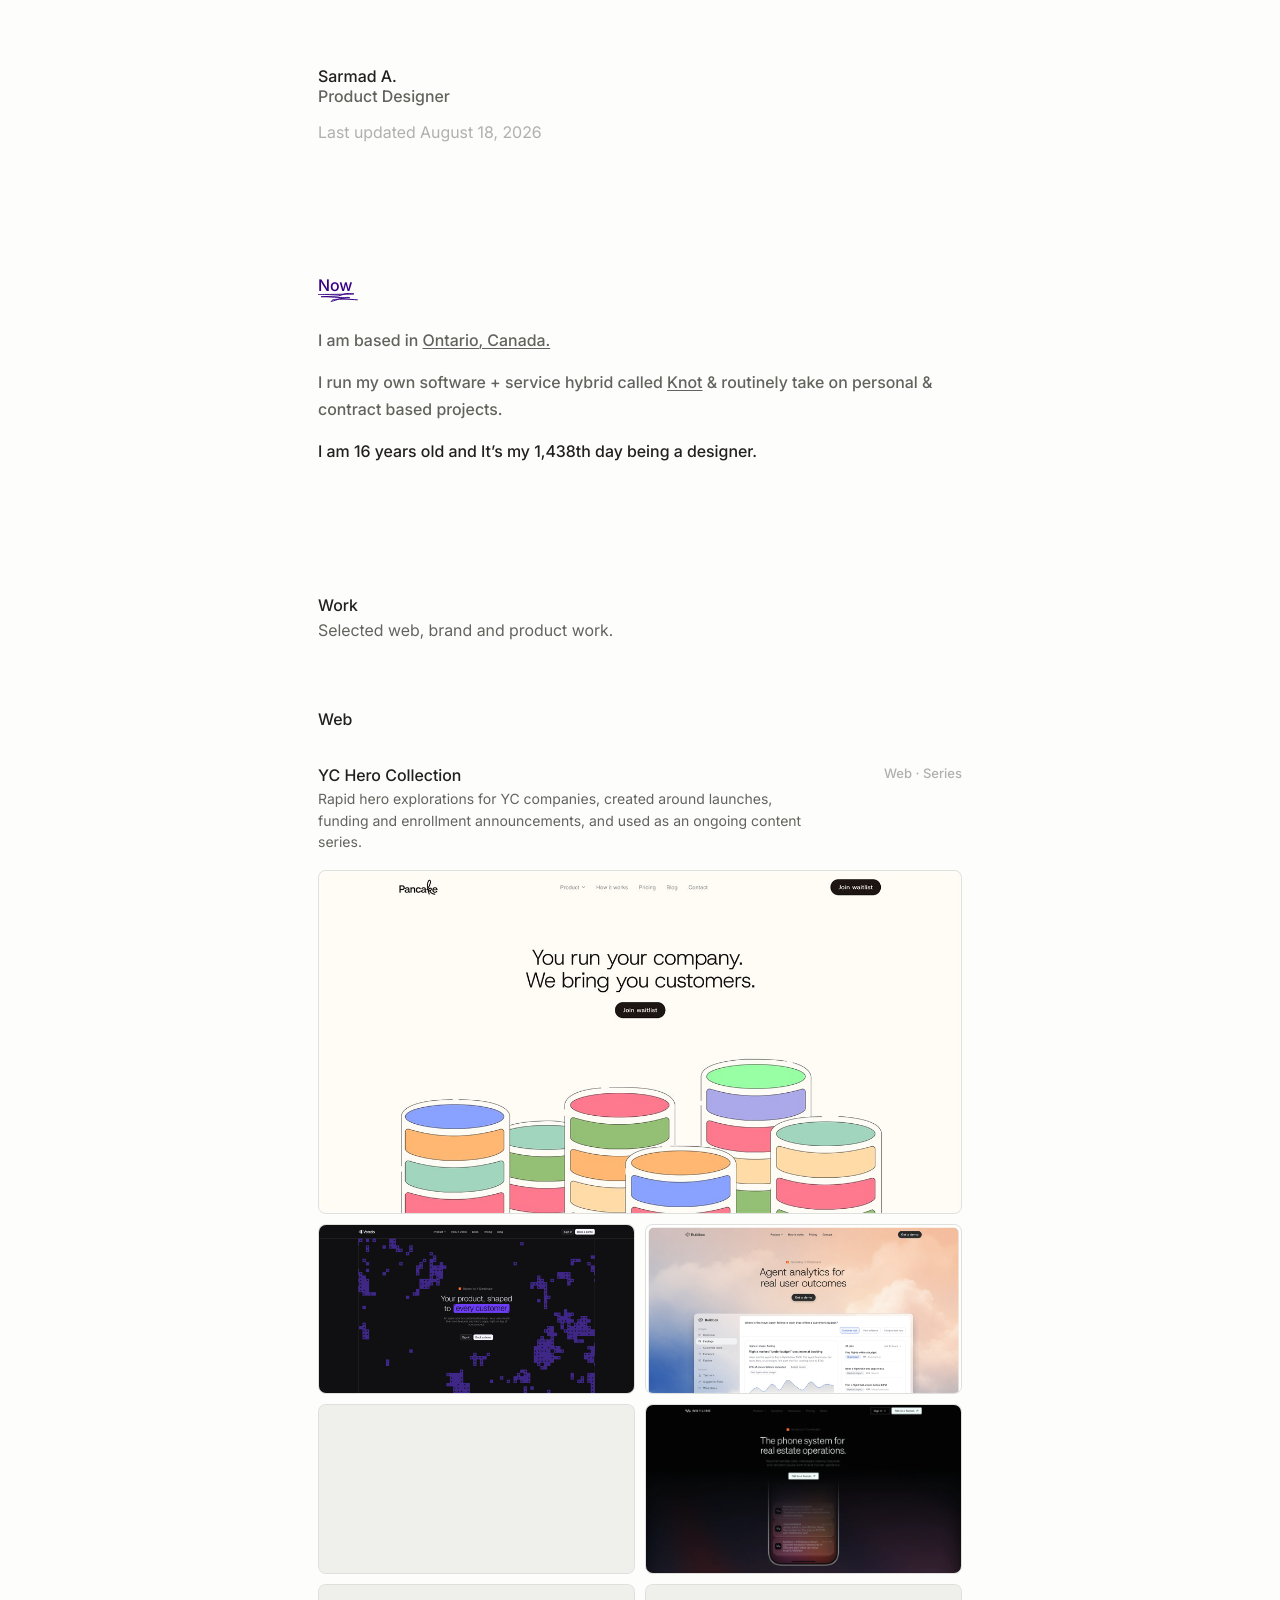
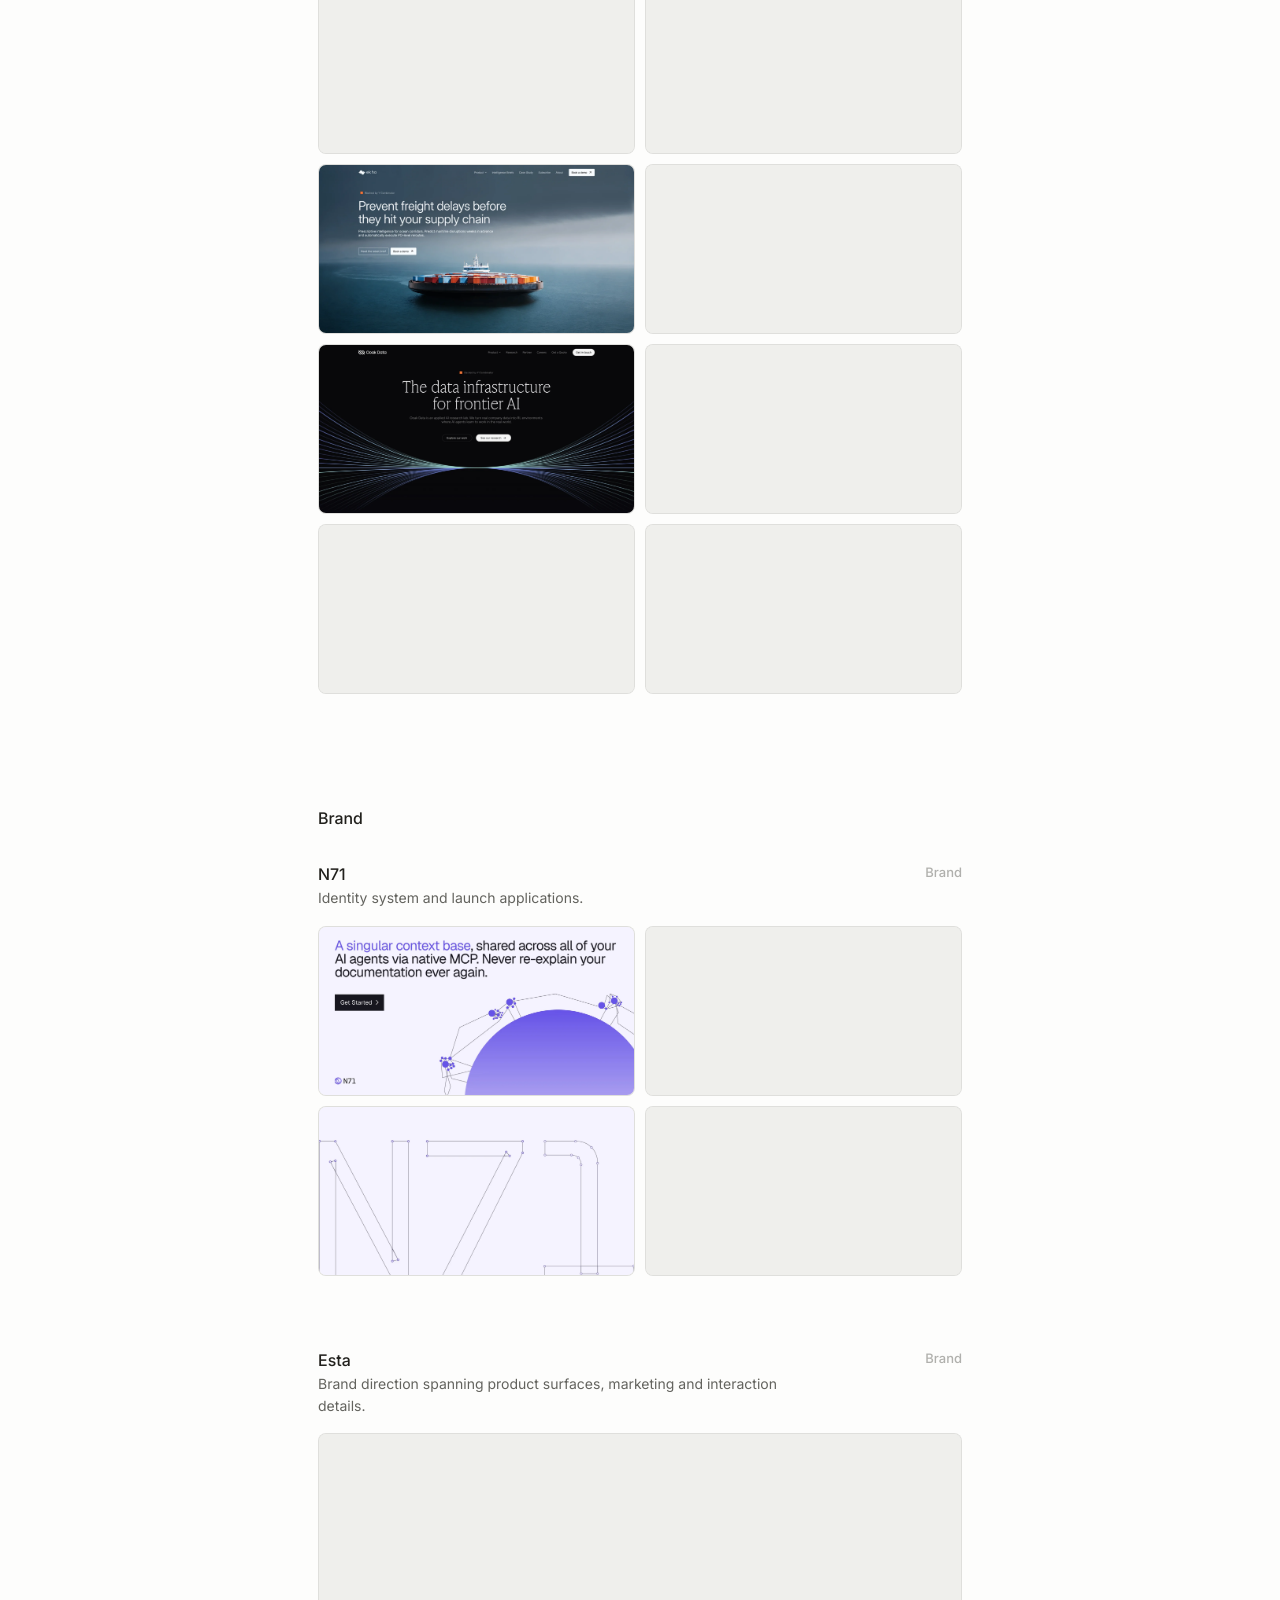
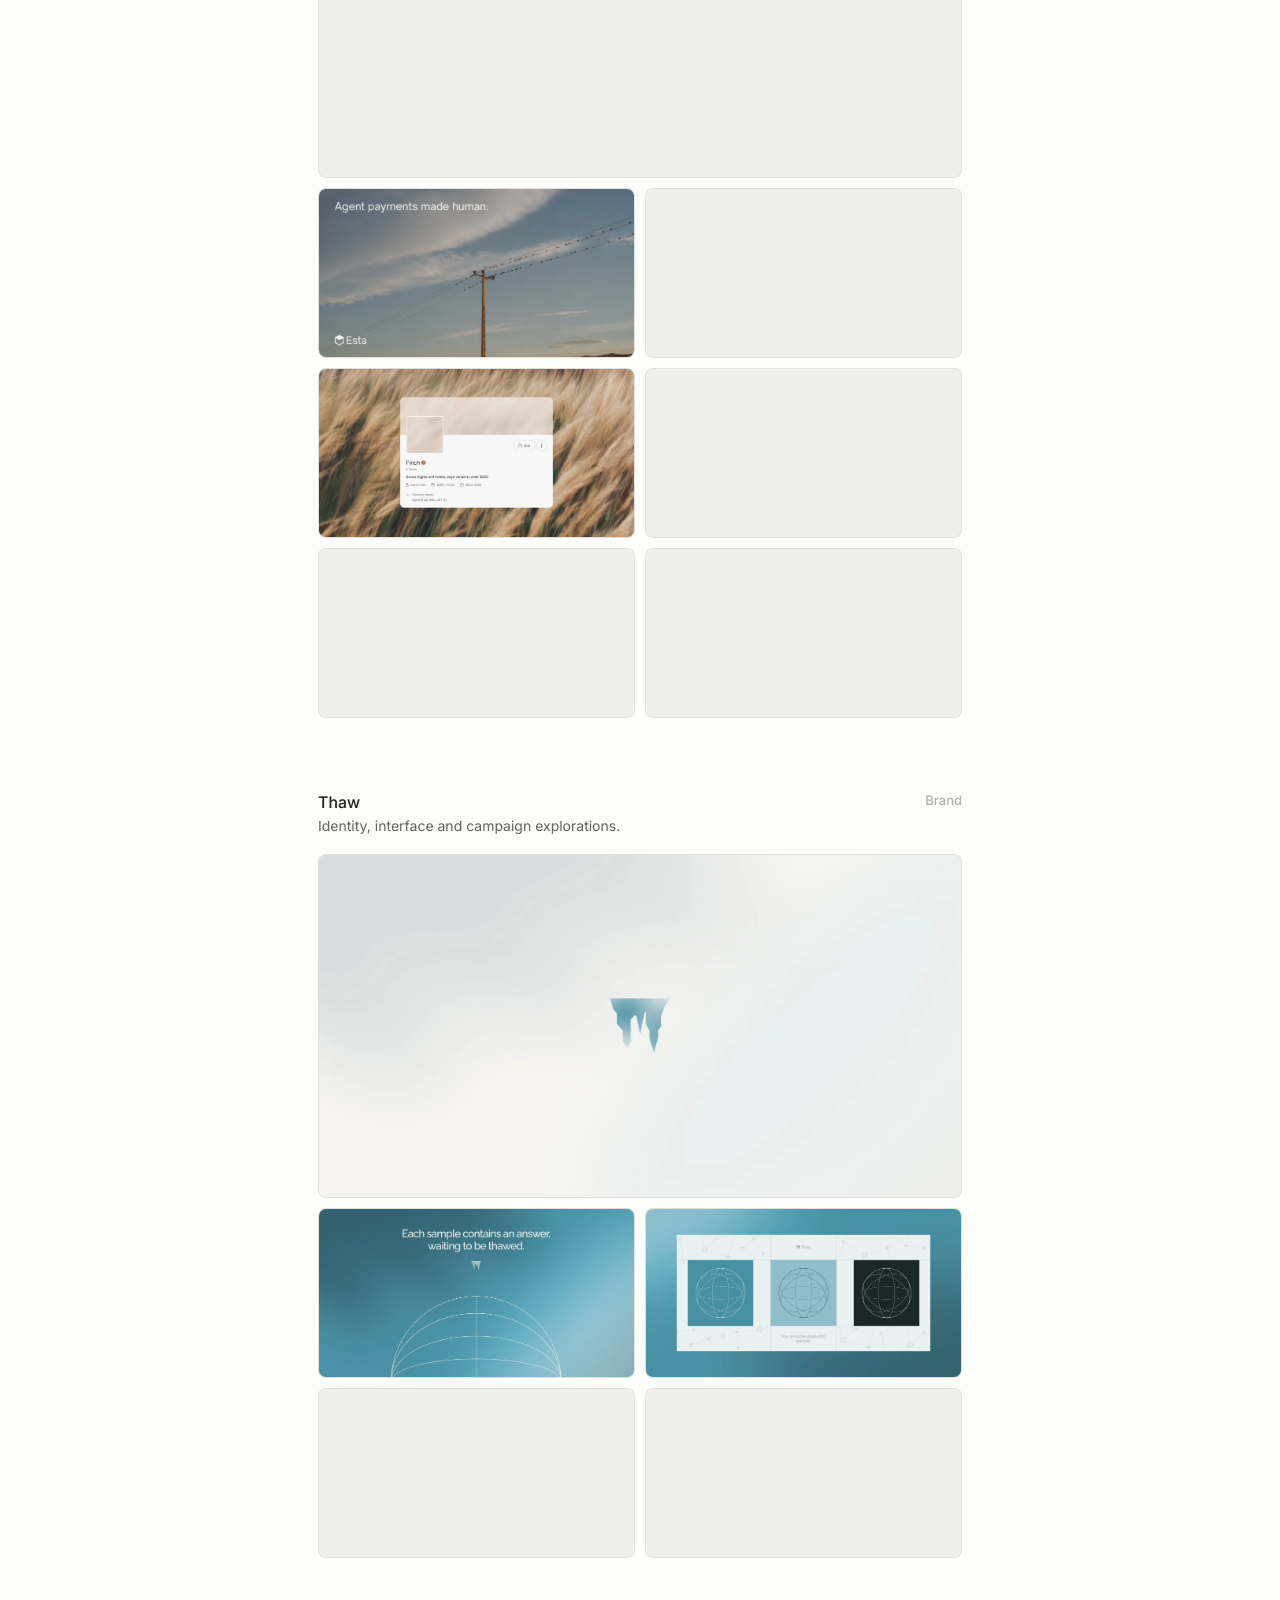
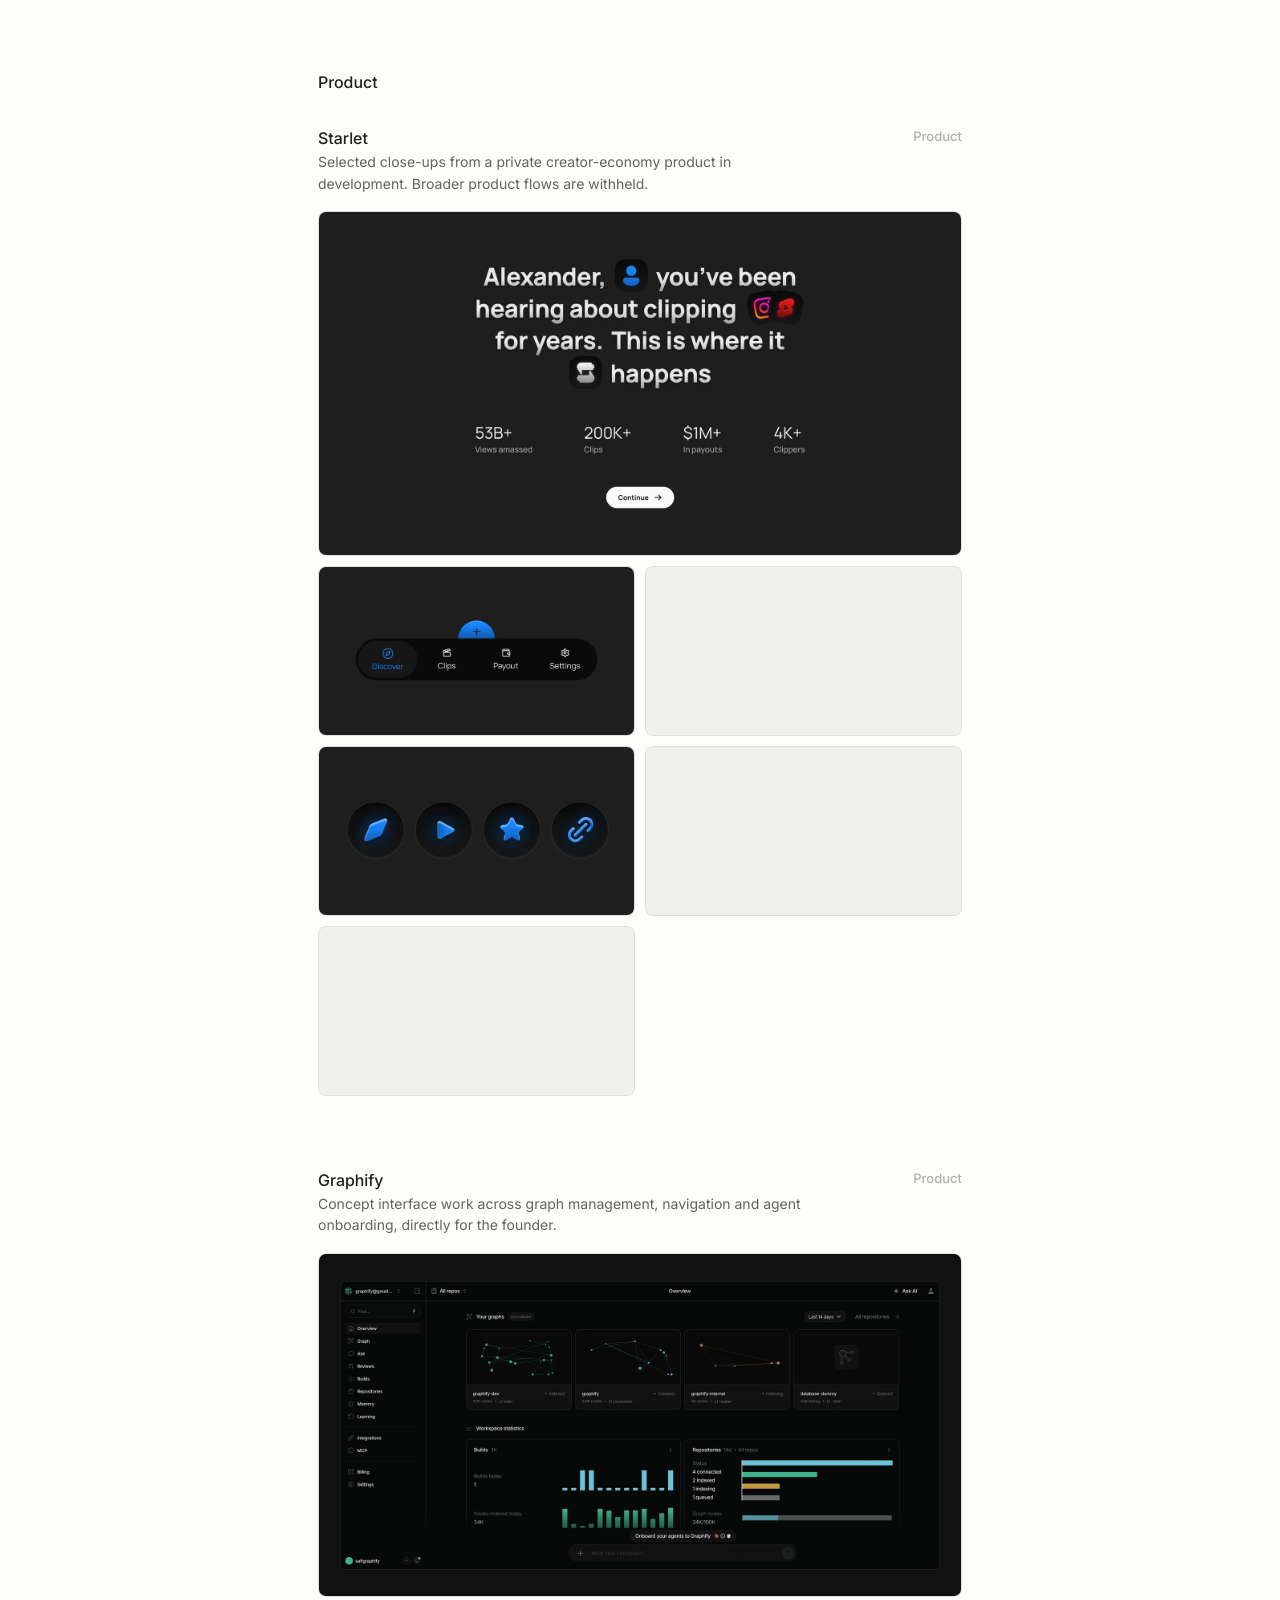
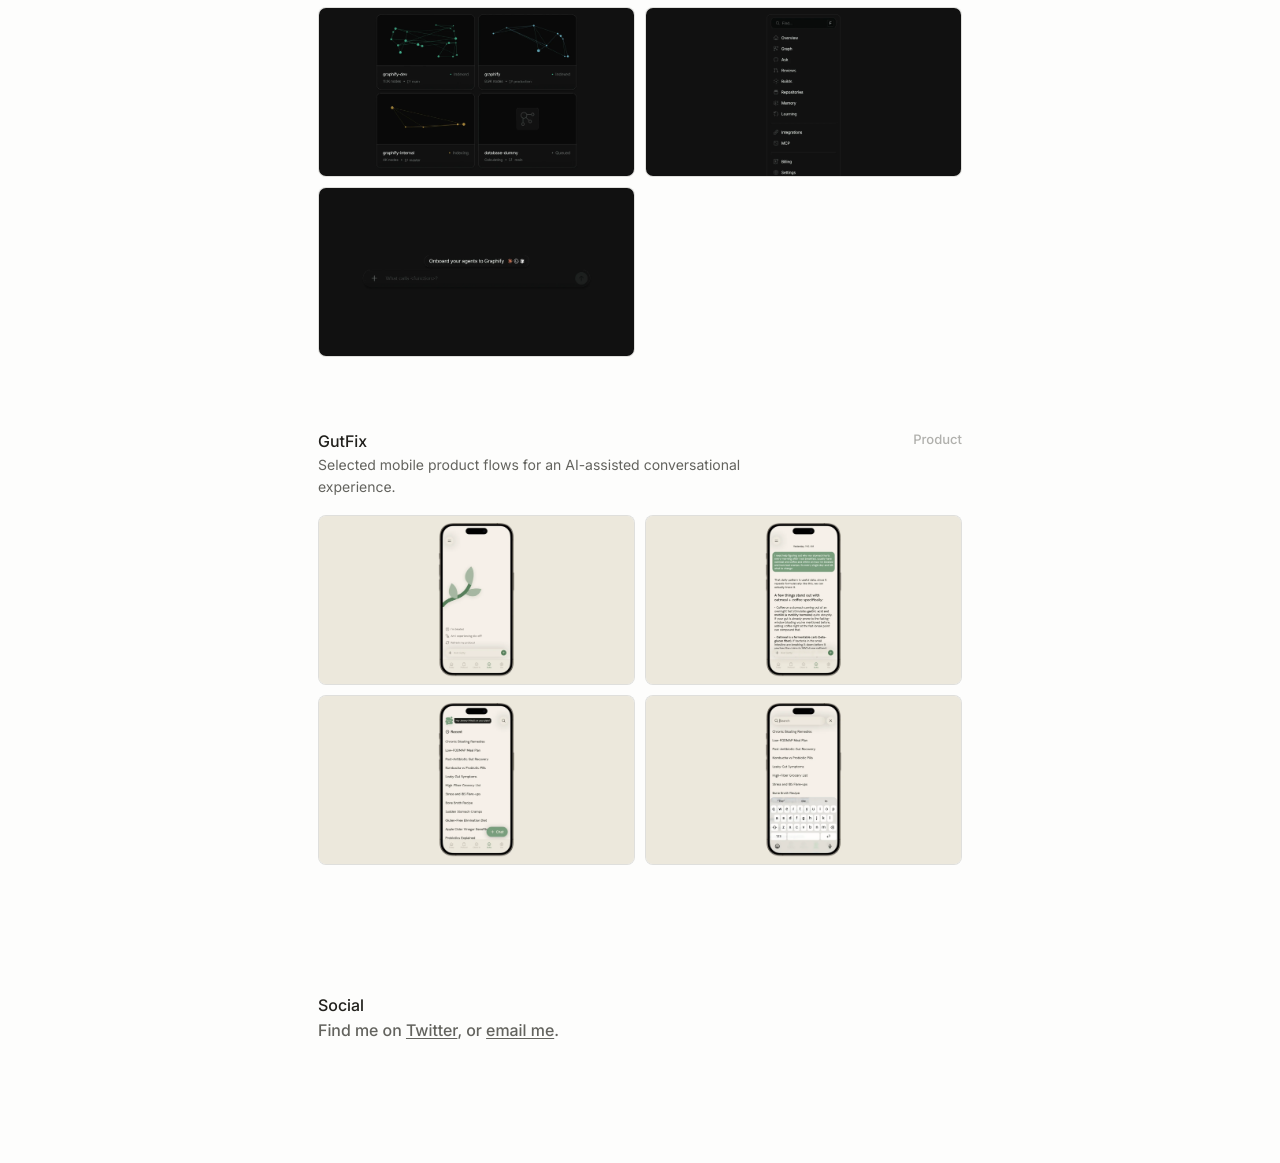
==== commit 80da8766: "Shorten portfolio display name" ====
--- a/index.html
+++ b/index.html
@@ -6,7 +6,7 @@
 <meta content="width=device-width, initial-scale=1, viewport-fit=cover" name="viewport"/>
 <meta content="#fdfdfc" name="theme-color"/>
 <title>Sarmad</title>
-<meta content="Selected web, brand, and product design work by Sarmad Ahmad." name="description"/>
+<meta content="Selected web, brand, and product design work by Sarmad A." name="description"/>
 <meta content="Sarmad" property="og:title"/>
 <meta content="Selected web, brand, and product design work." property="og:description"/>
 <meta content="website" property="og:type"/>
@@ -32,7 +32,7 @@
 <div class="page">
 <header class="site-header reveal reveal-immediate">
 <div class="identity">
-<a href="https://x.com/smmd999a" rel="noreferrer" target="_blank">Sarmad Ahmad</a>
+<a href="https://x.com/smmd999a" rel="noreferrer" target="_blank">Sarmad A.</a>
 <span>Product Designer</span>
 </div>
 <p class="updated">Last updated August 18, 2026</p>
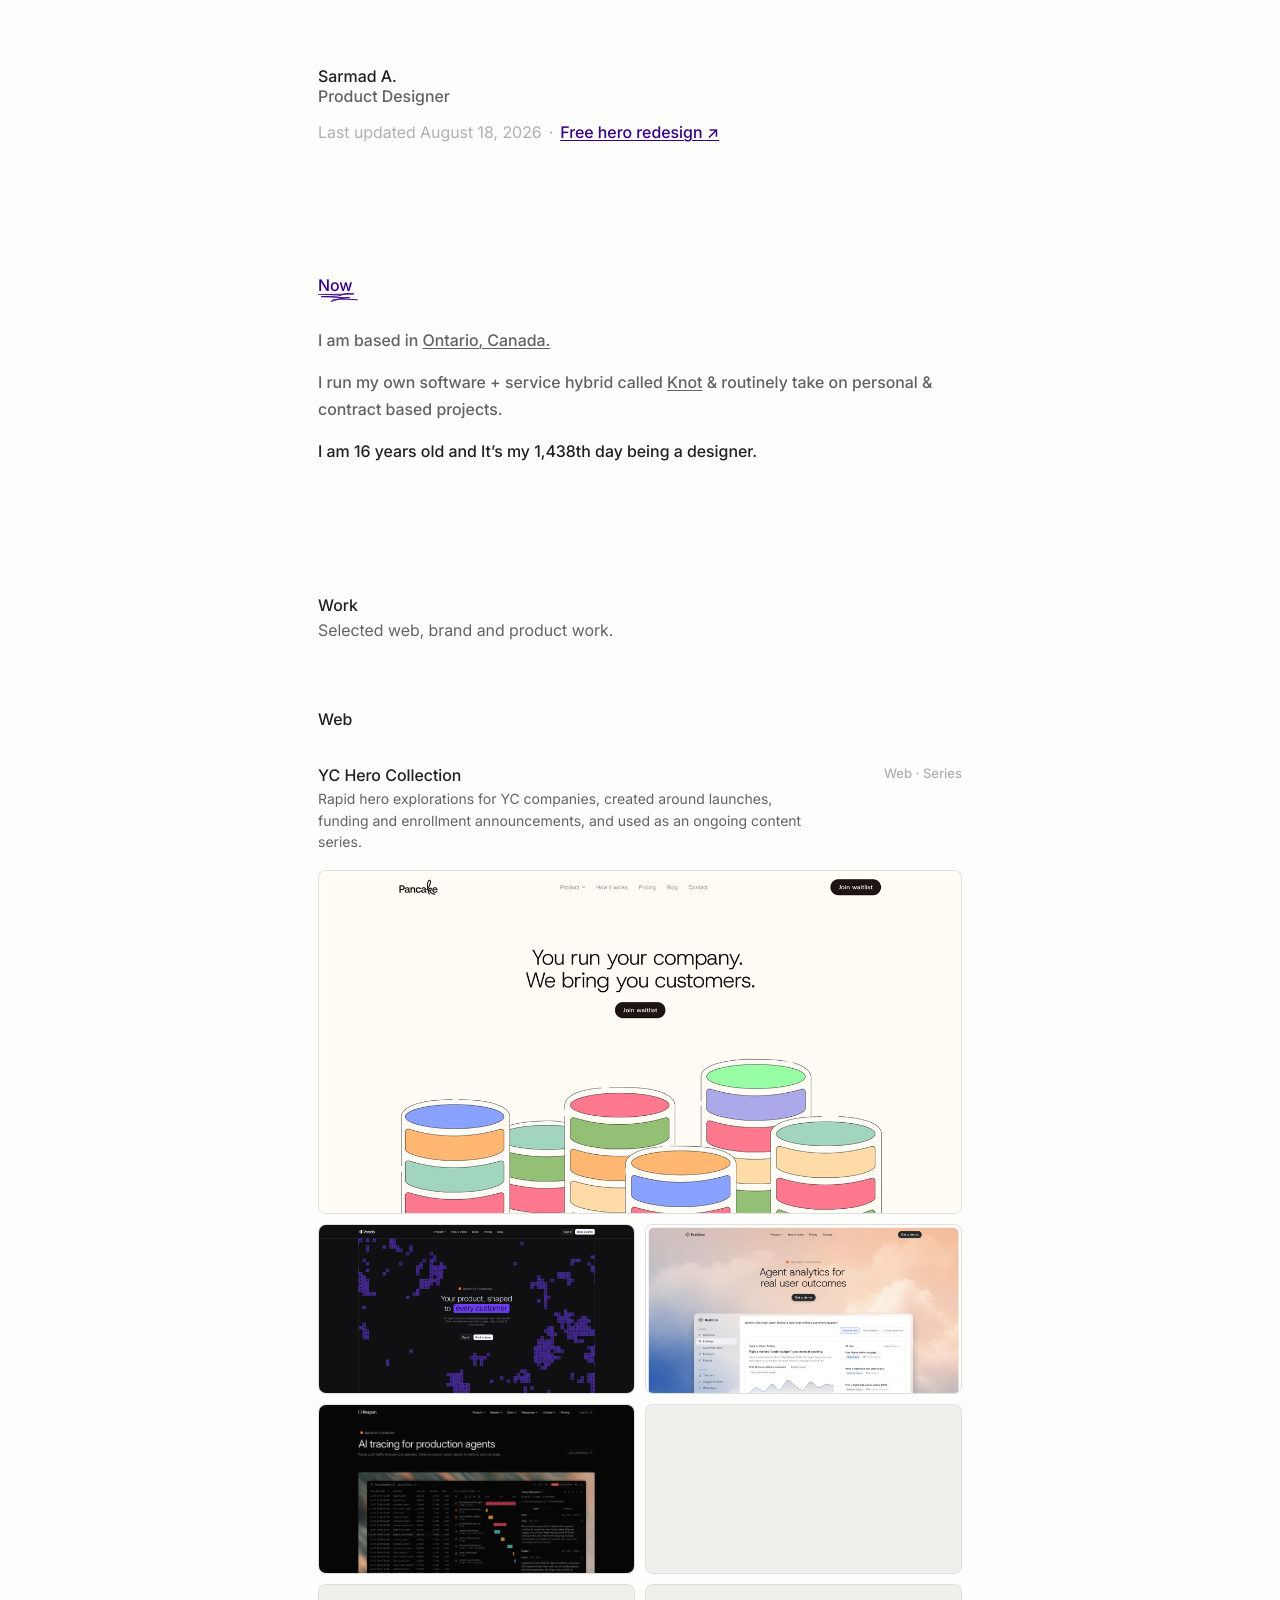
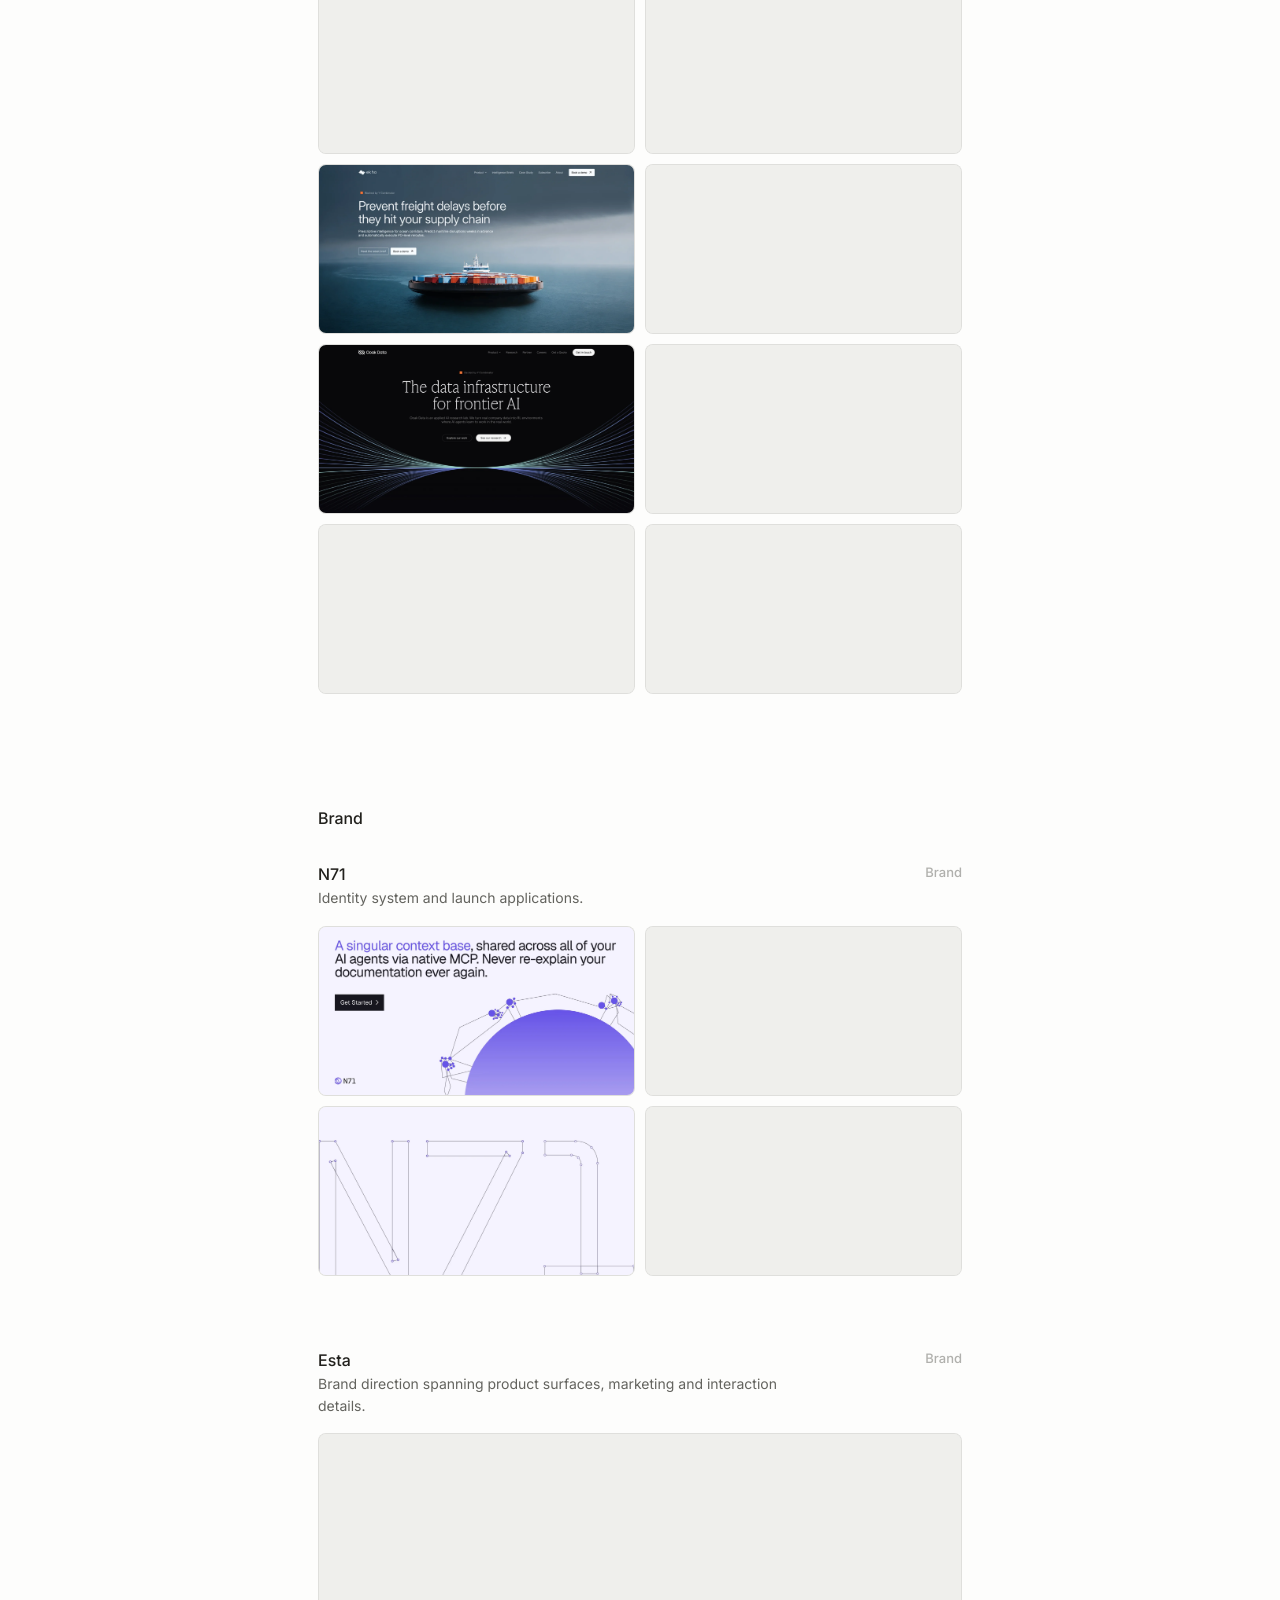
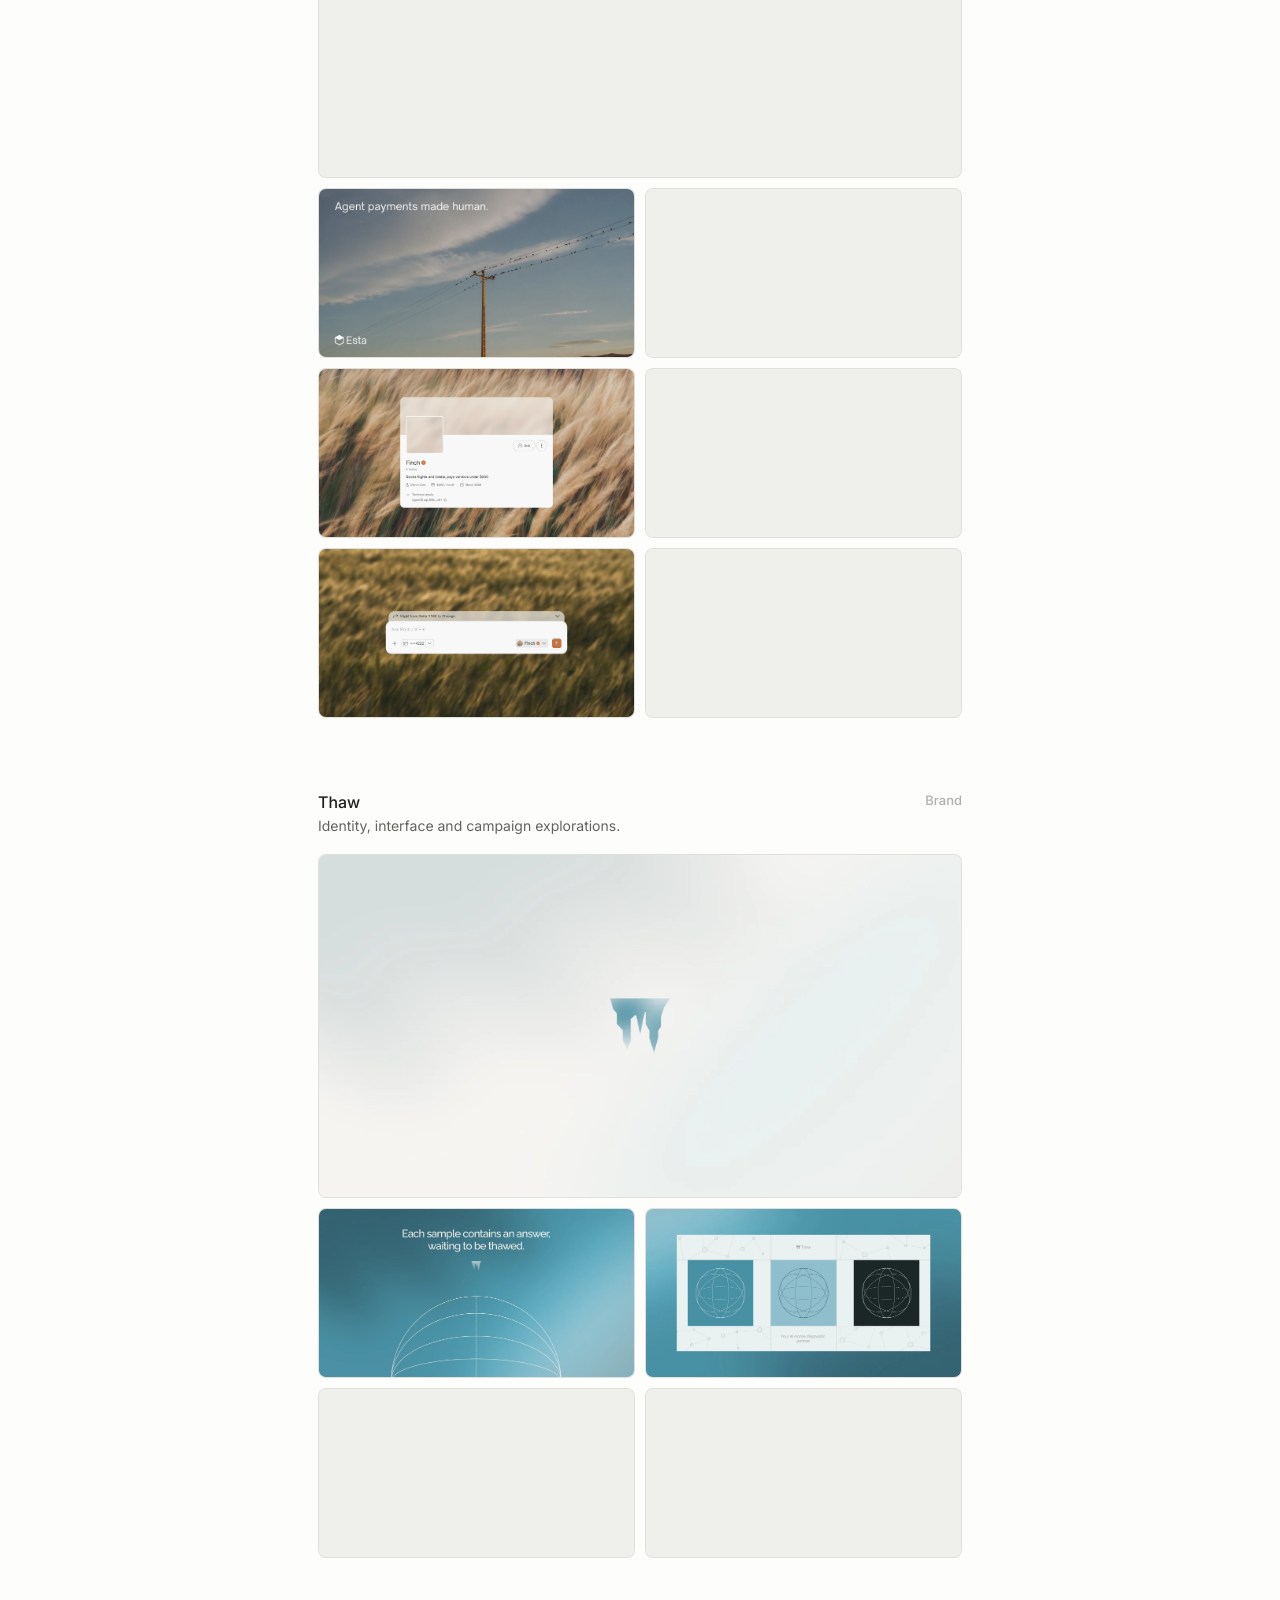
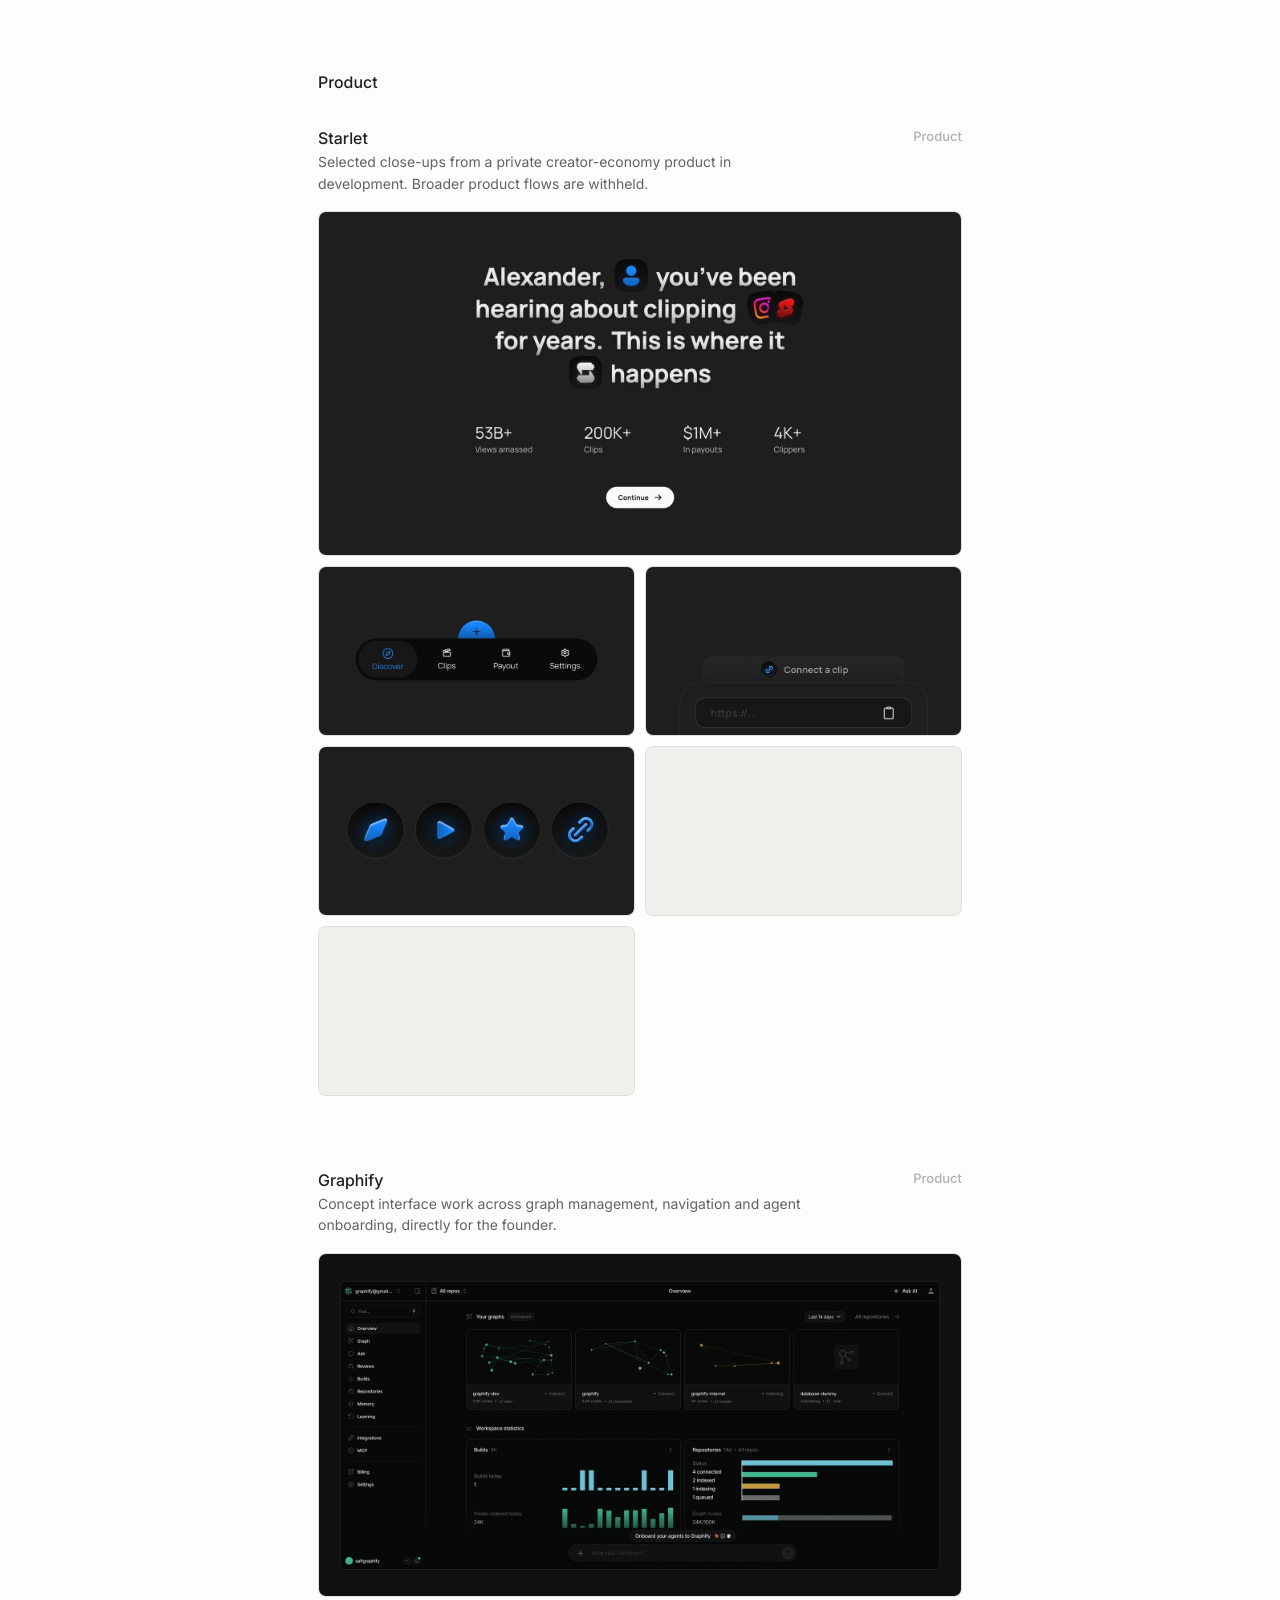
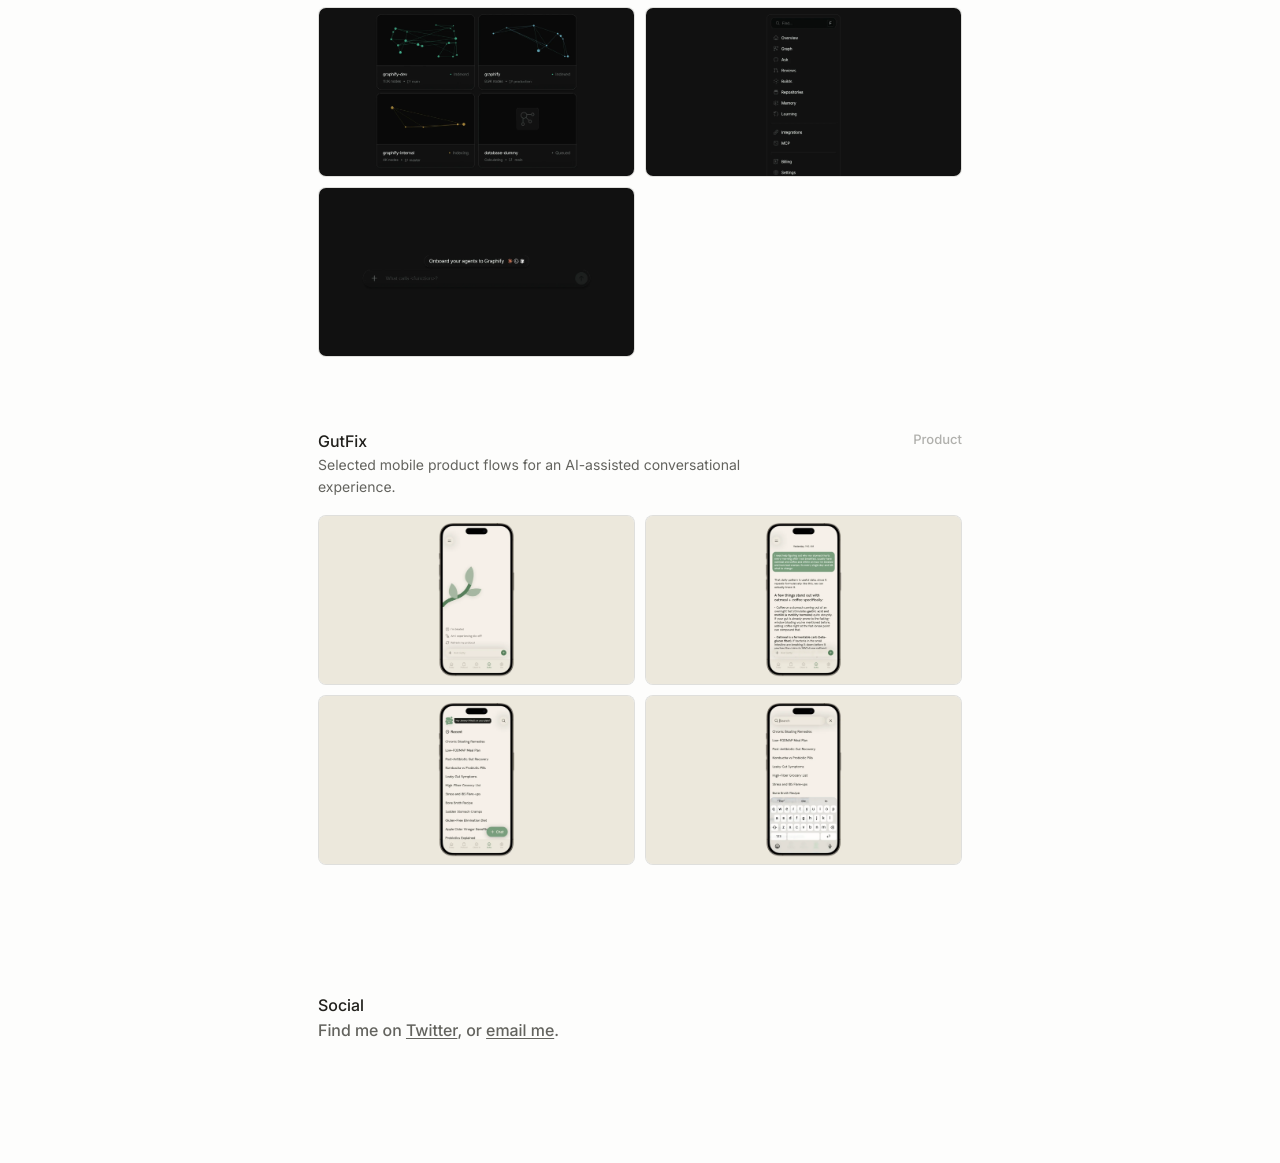
==== commit fffa9bbf: "Add hero redesign lead magnet" ====
--- a/index.html
+++ b/index.html
@@ -24,7 +24,7 @@
 <link href="apple-touch-icon.png" rel="apple-touch-icon"/>
 <link href="https://fonts.googleapis.com" rel="preconnect"/>
 <link crossorigin="" href="https://fonts.gstatic.com" rel="preconnect"/>
-<link href="https://fonts.googleapis.com/css2?family=Inter:wght@400;500&amp;display=swap" rel="stylesheet"/>
+<link href="https://fonts.googleapis.com/css2?family=Inter:wght@400;500;600;700&amp;display=swap" rel="stylesheet"/>
 <script>document.documentElement.classList.add("js")</script>
 <link href="styles.css" rel="stylesheet"/>
 </head>
@@ -35,7 +35,7 @@
 <a href="https://x.com/smmd999a" rel="noreferrer" target="_blank">Sarmad A.</a>
 <span>Product Designer</span>
 </div>
-<p class="updated">Last updated August 18, 2026</p>
+<p class="updated updated-links"><span>Last updated August 18, 2026</span><span aria-hidden="true">·</span><a href="/redesign">Free hero redesign ↗</a></p>
 </header>
 <main>
 <section class="now-section">
--- a/styles.css
+++ b/styles.css
@@ -94,6 +94,17 @@
   margin: 0;
   color: var(--faint);
   line-height: 24px;
+}
+
+.updated-links {
+  display: flex;
+  flex-wrap: wrap;
+  gap: 0 7px;
+}
+
+.updated-links a {
+  color: var(--purple);
+  font-weight: 500;
 }
 
 .now-section {
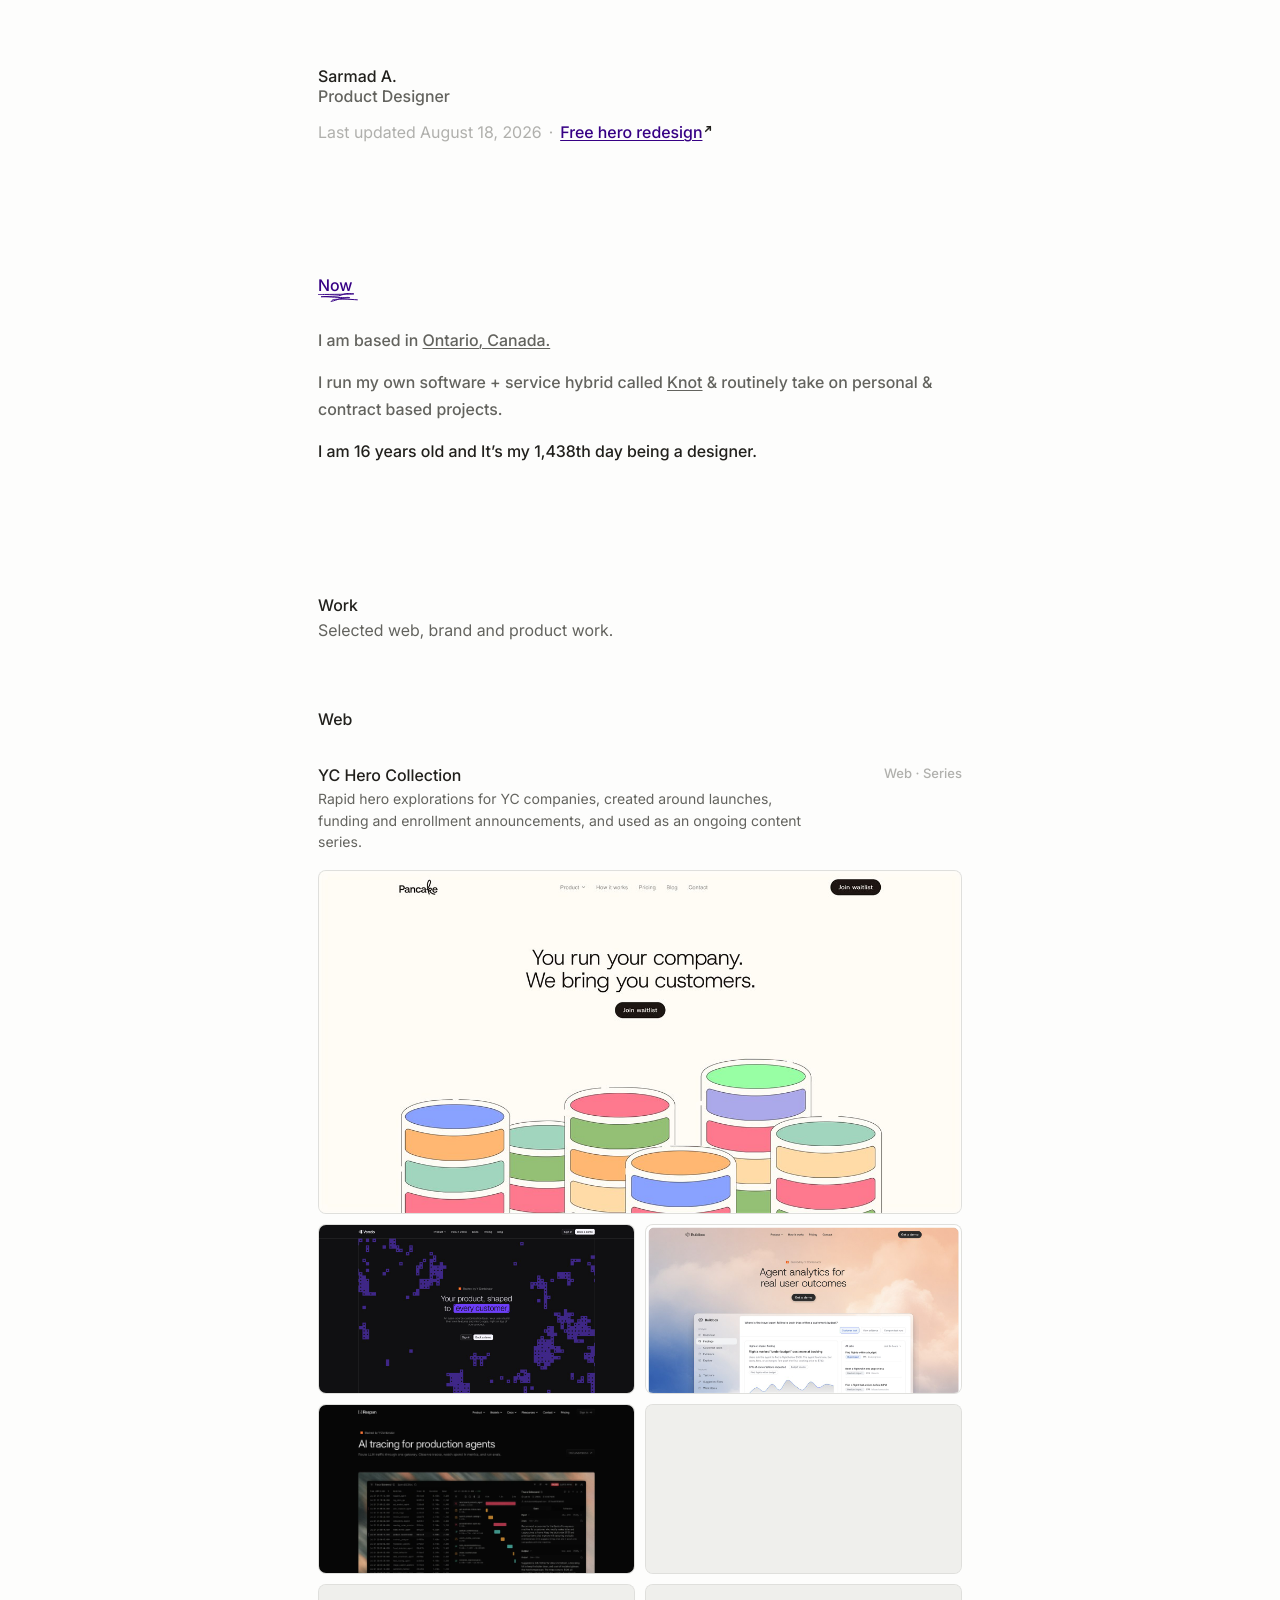
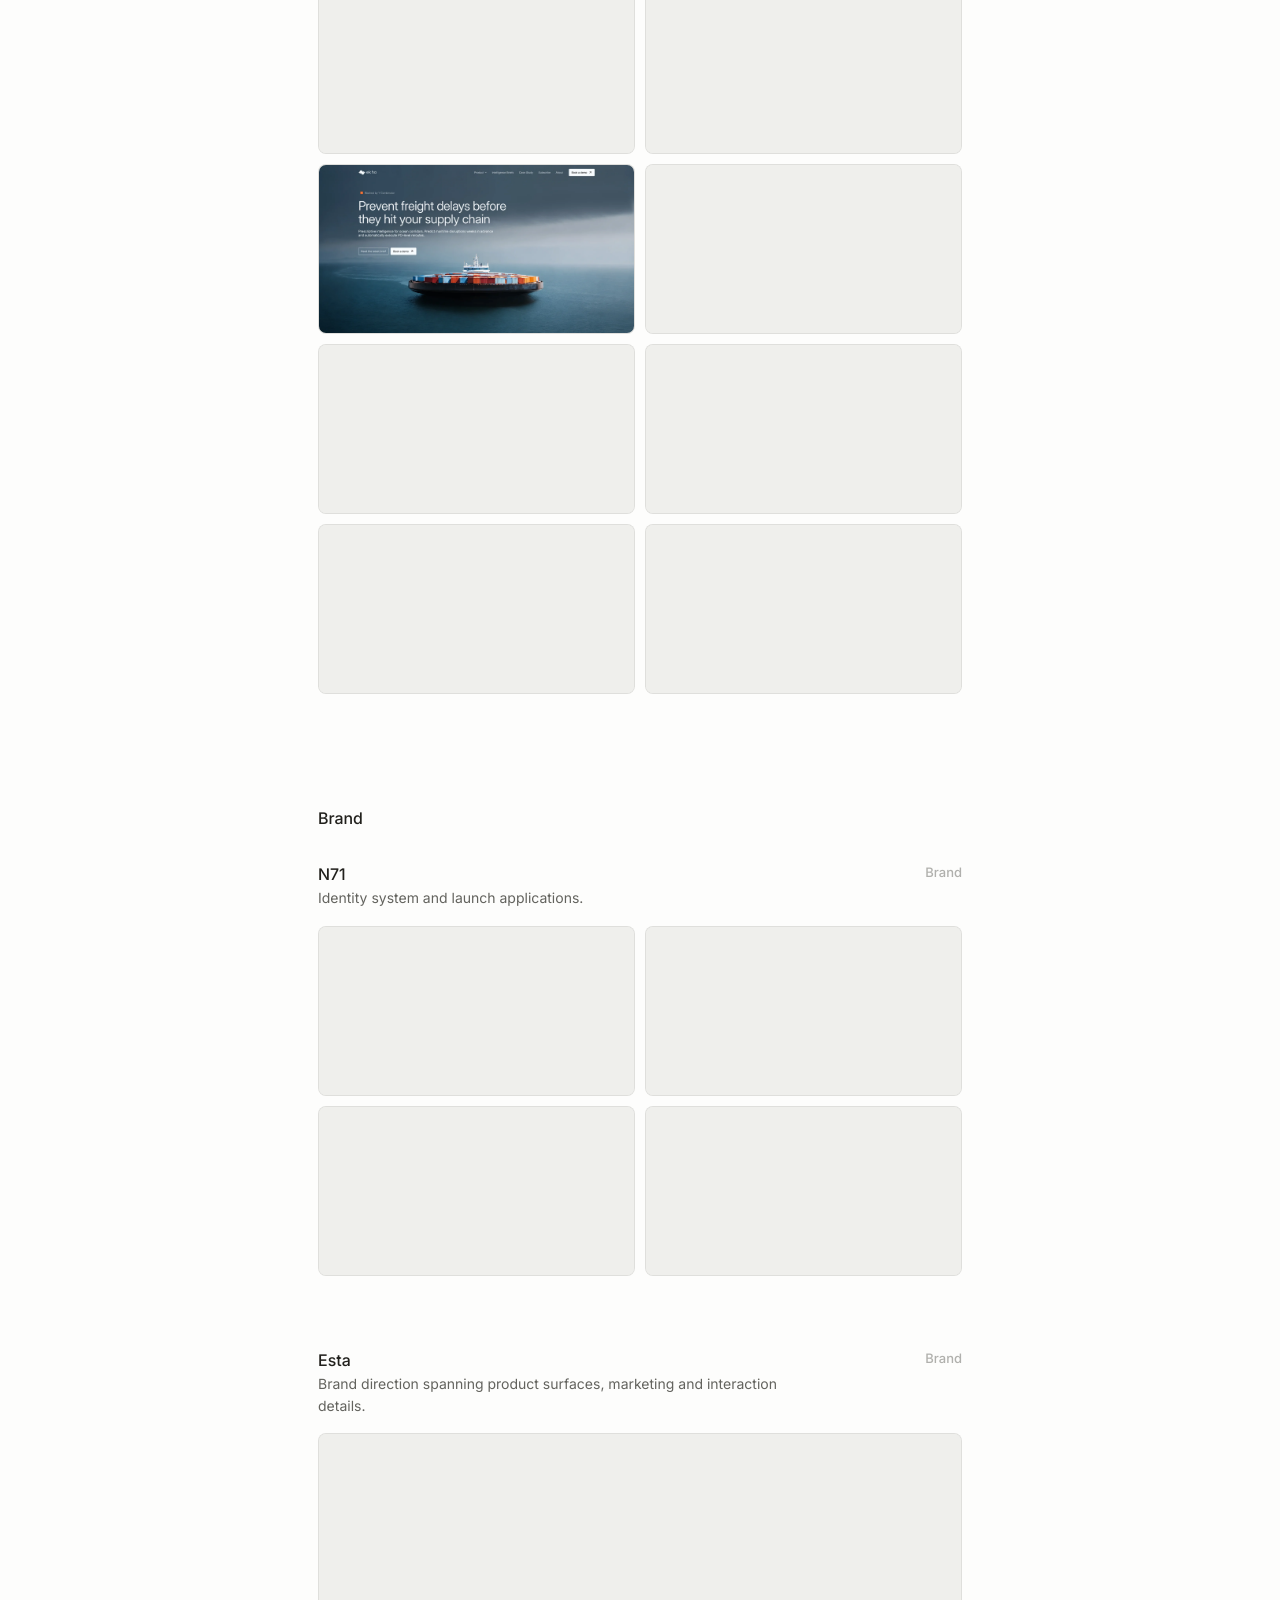
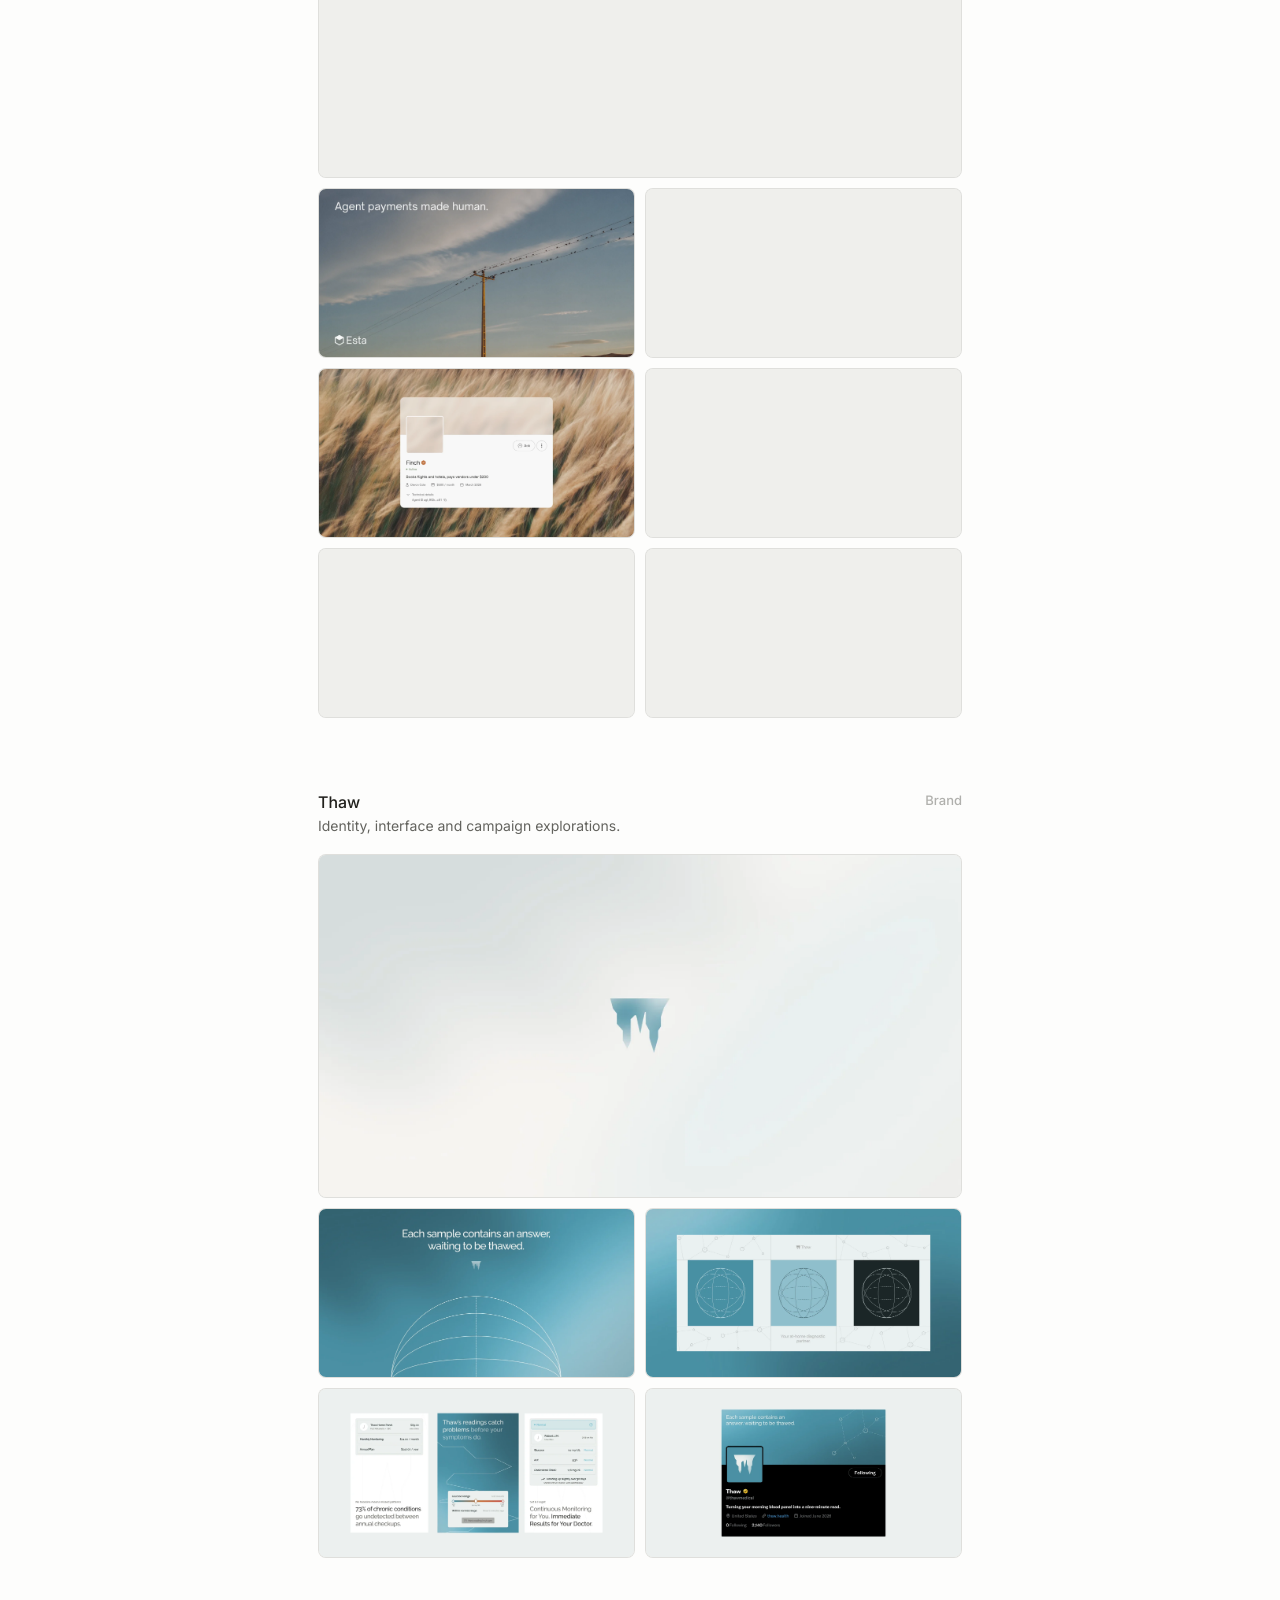
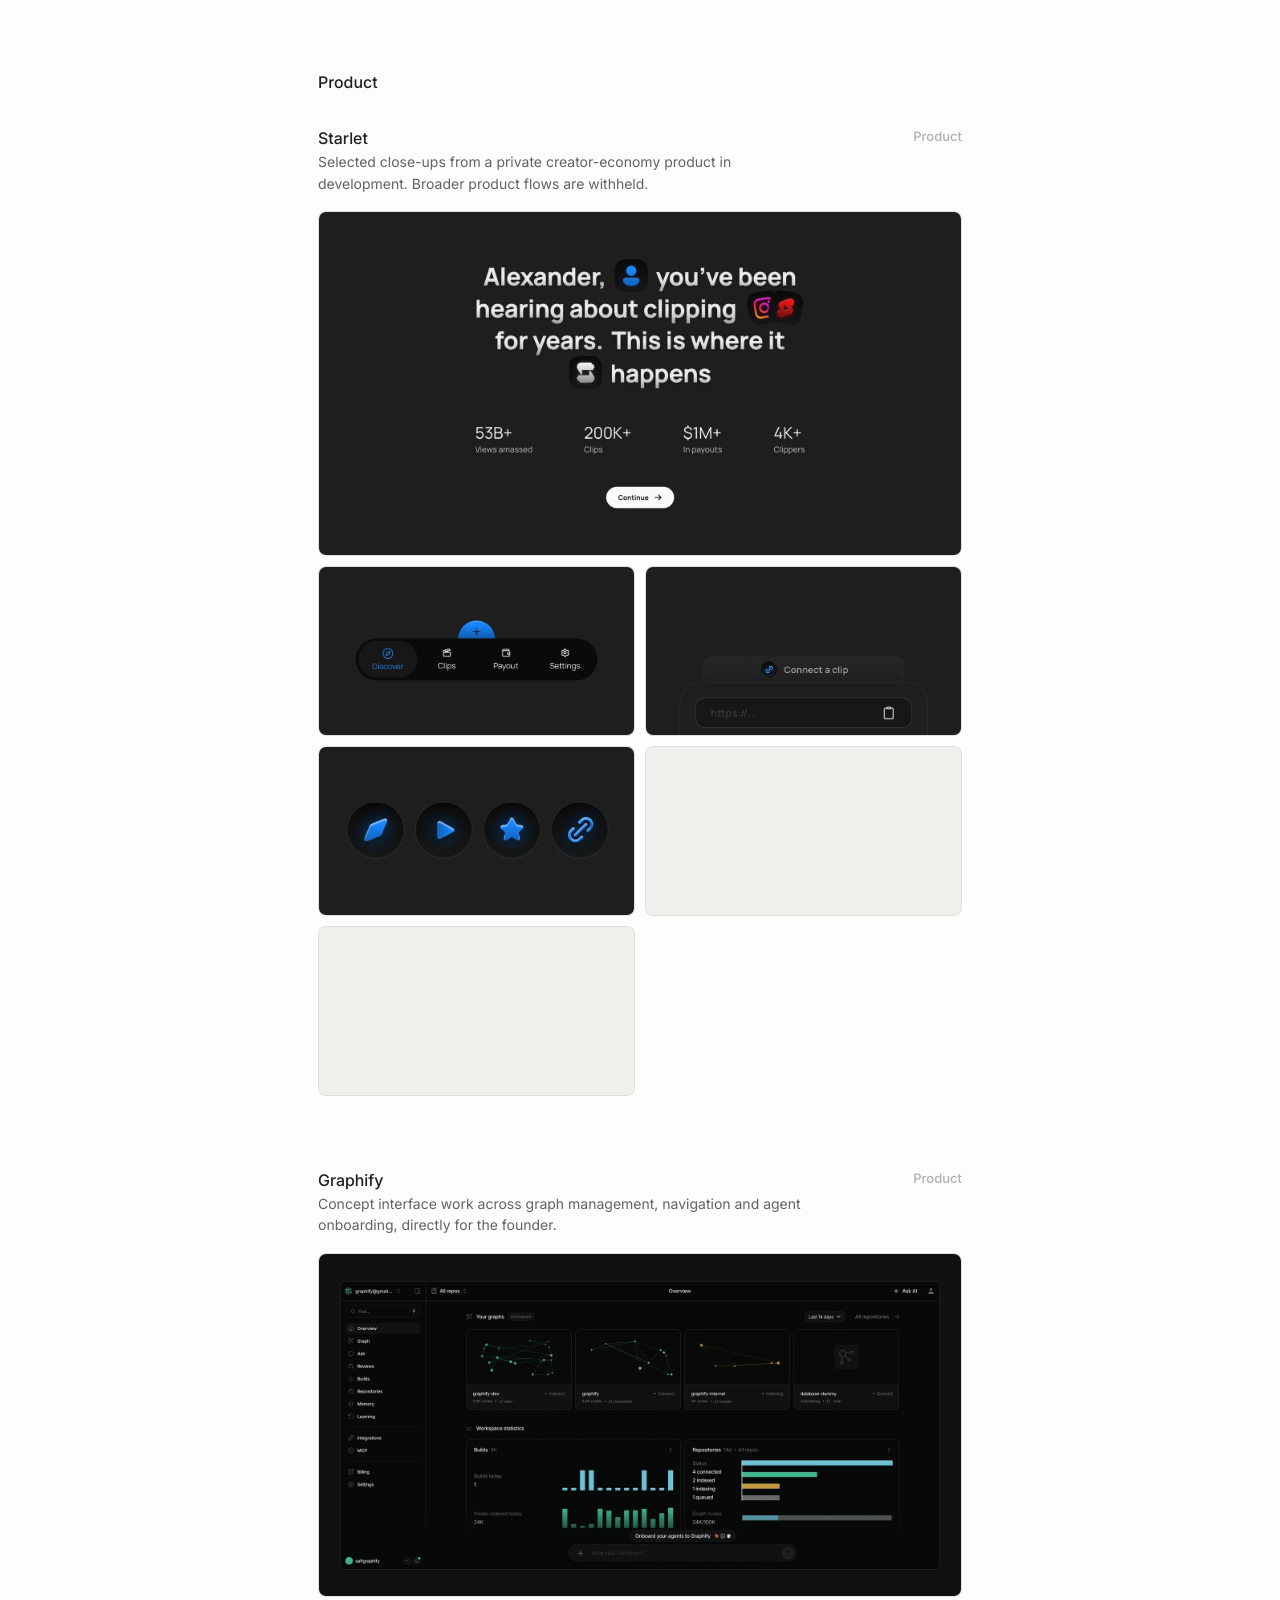
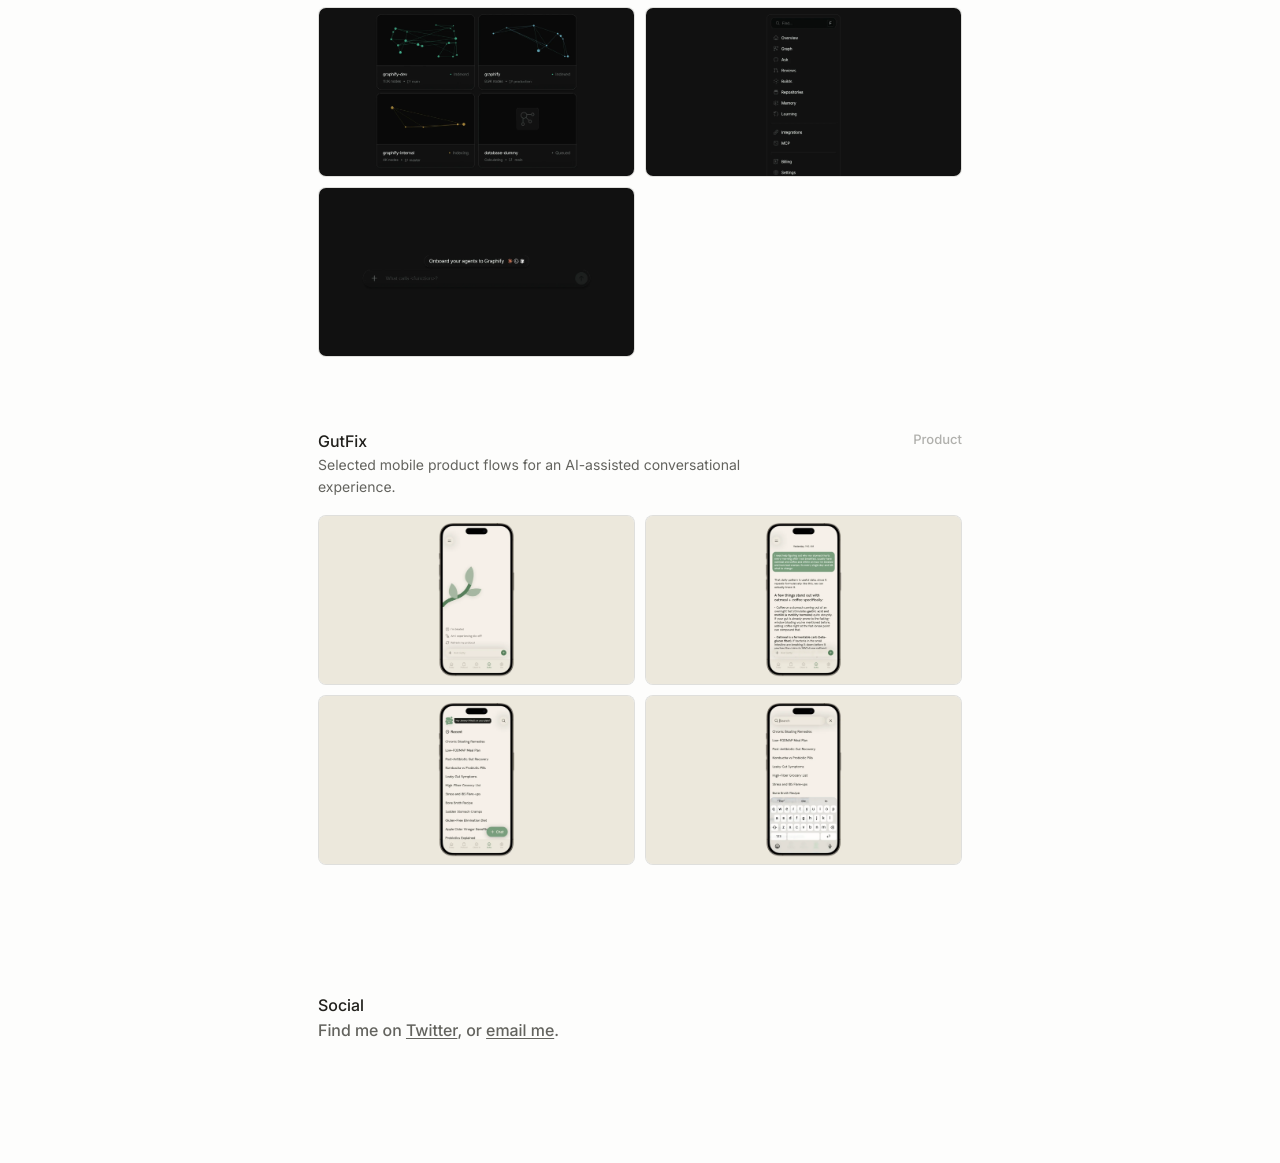
==== commit c1c95770: "Polish link and redesign page interactions" ====
--- a/index.html
+++ b/index.html
@@ -35,7 +35,7 @@
 <a href="https://x.com/smmd999a" rel="noreferrer" target="_blank">Sarmad A.</a>
 <span>Product Designer</span>
 </div>
-<p class="updated updated-links"><span>Last updated August 18, 2026</span><span aria-hidden="true">·</span><a href="/redesign">Free hero redesign ↗</a></p>
+<p class="updated updated-links"><span>Last updated August 18, 2026</span><span aria-hidden="true">·</span><a href="/redesign">Free hero redesign<img alt="" aria-hidden="true" class="link-arrow" height="8" src="/assets/ui/redesign-arrow.svg" width="8"/></a></p>
 </header>
 <main>
 <section class="now-section">
--- a/styles.css
+++ b/styles.css
@@ -41,10 +41,20 @@
   text-underline-offset: 2px;
   text-decoration-thickness: 1px;
   text-decoration-color: currentColor;
-}
-
-a:hover {
-  text-decoration-color: transparent;
+  transition: color 140ms ease;
+}
+
+a:any-link:hover,
+a:any-link:focus-visible {
+  color: color-mix(in srgb, currentColor 94%, black);
+}
+
+.link-arrow {
+  display: inline-block;
+  width: 8px;
+  height: 8px;
+  margin-left: 2px;
+  transform: translateY(-5px);
 }
 
 button,
@@ -105,6 +115,14 @@
 .updated-links a {
   color: var(--purple);
   font-weight: 500;
+}
+
+.redesign-form-section.reveal {
+  --reveal-delay: 80ms;
+}
+
+.redesign-social.reveal {
+  --reveal-delay: 140ms;
 }
 
 .now-section {
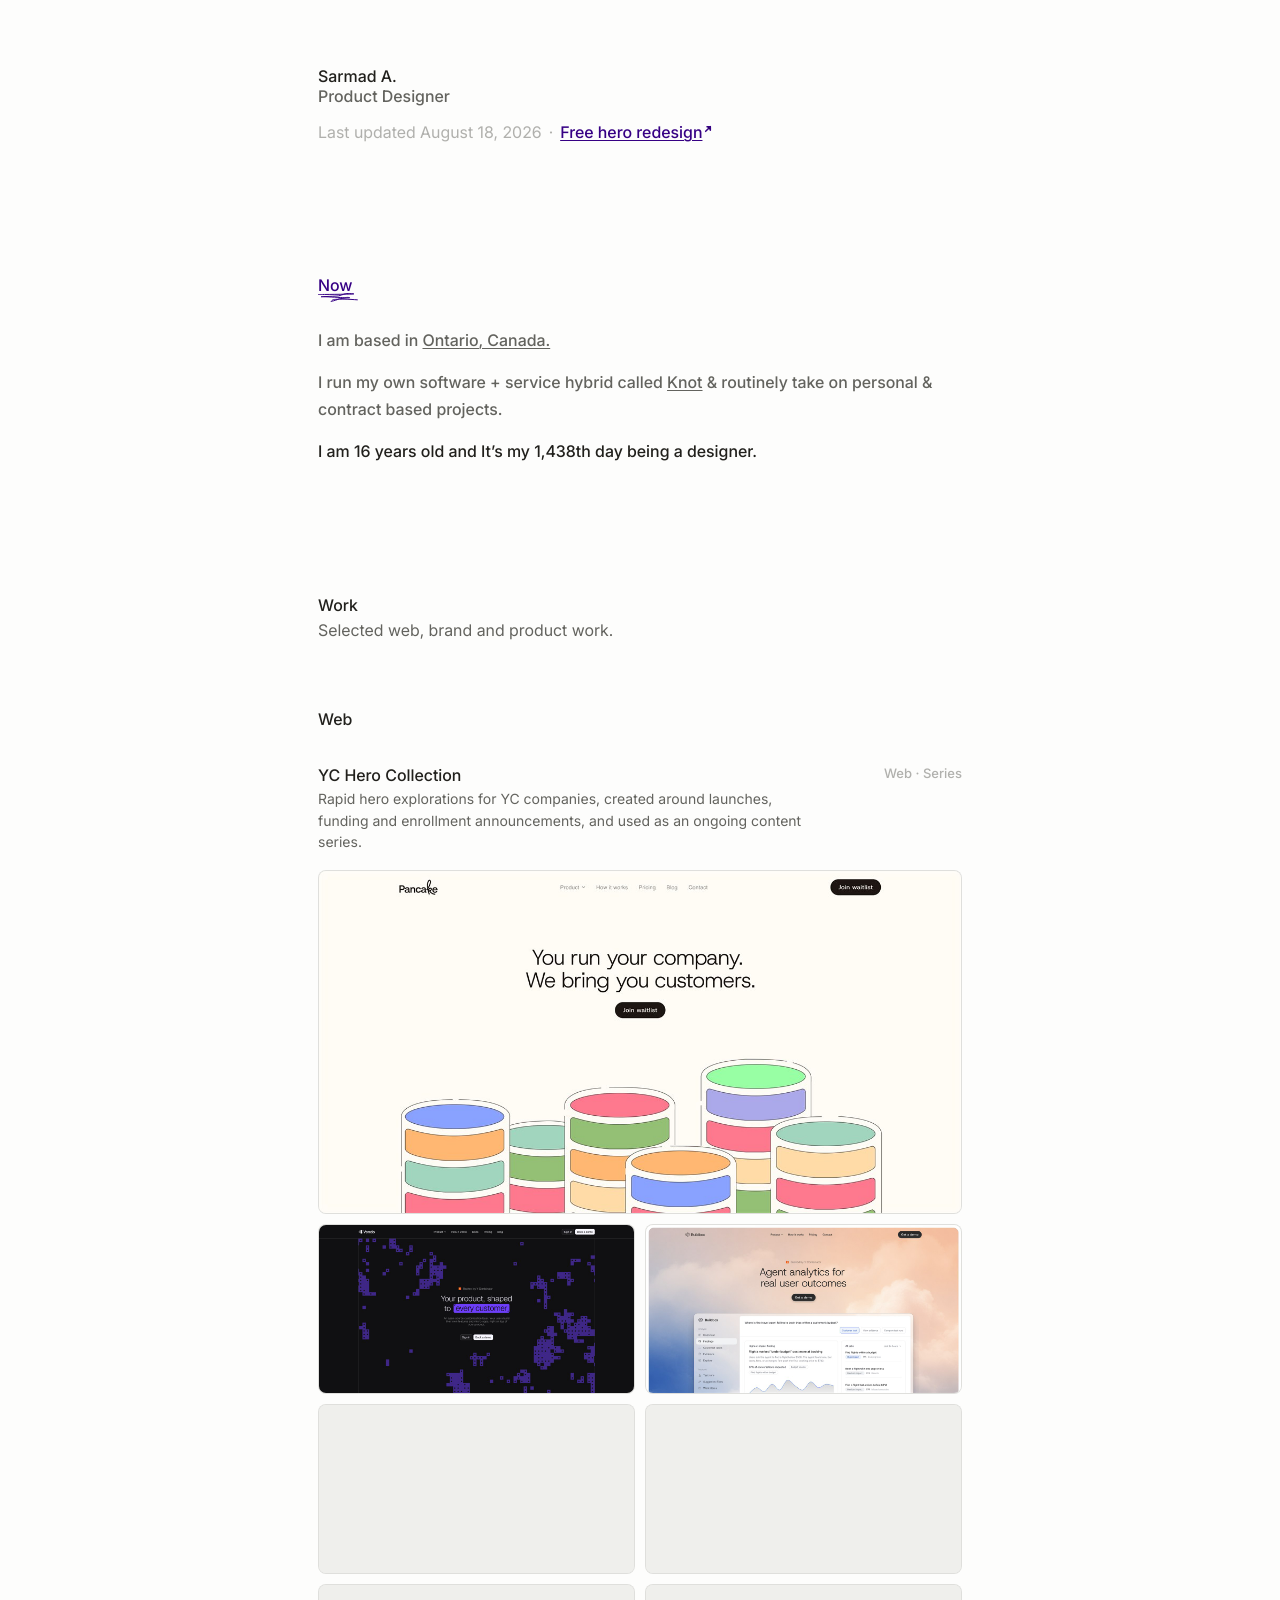
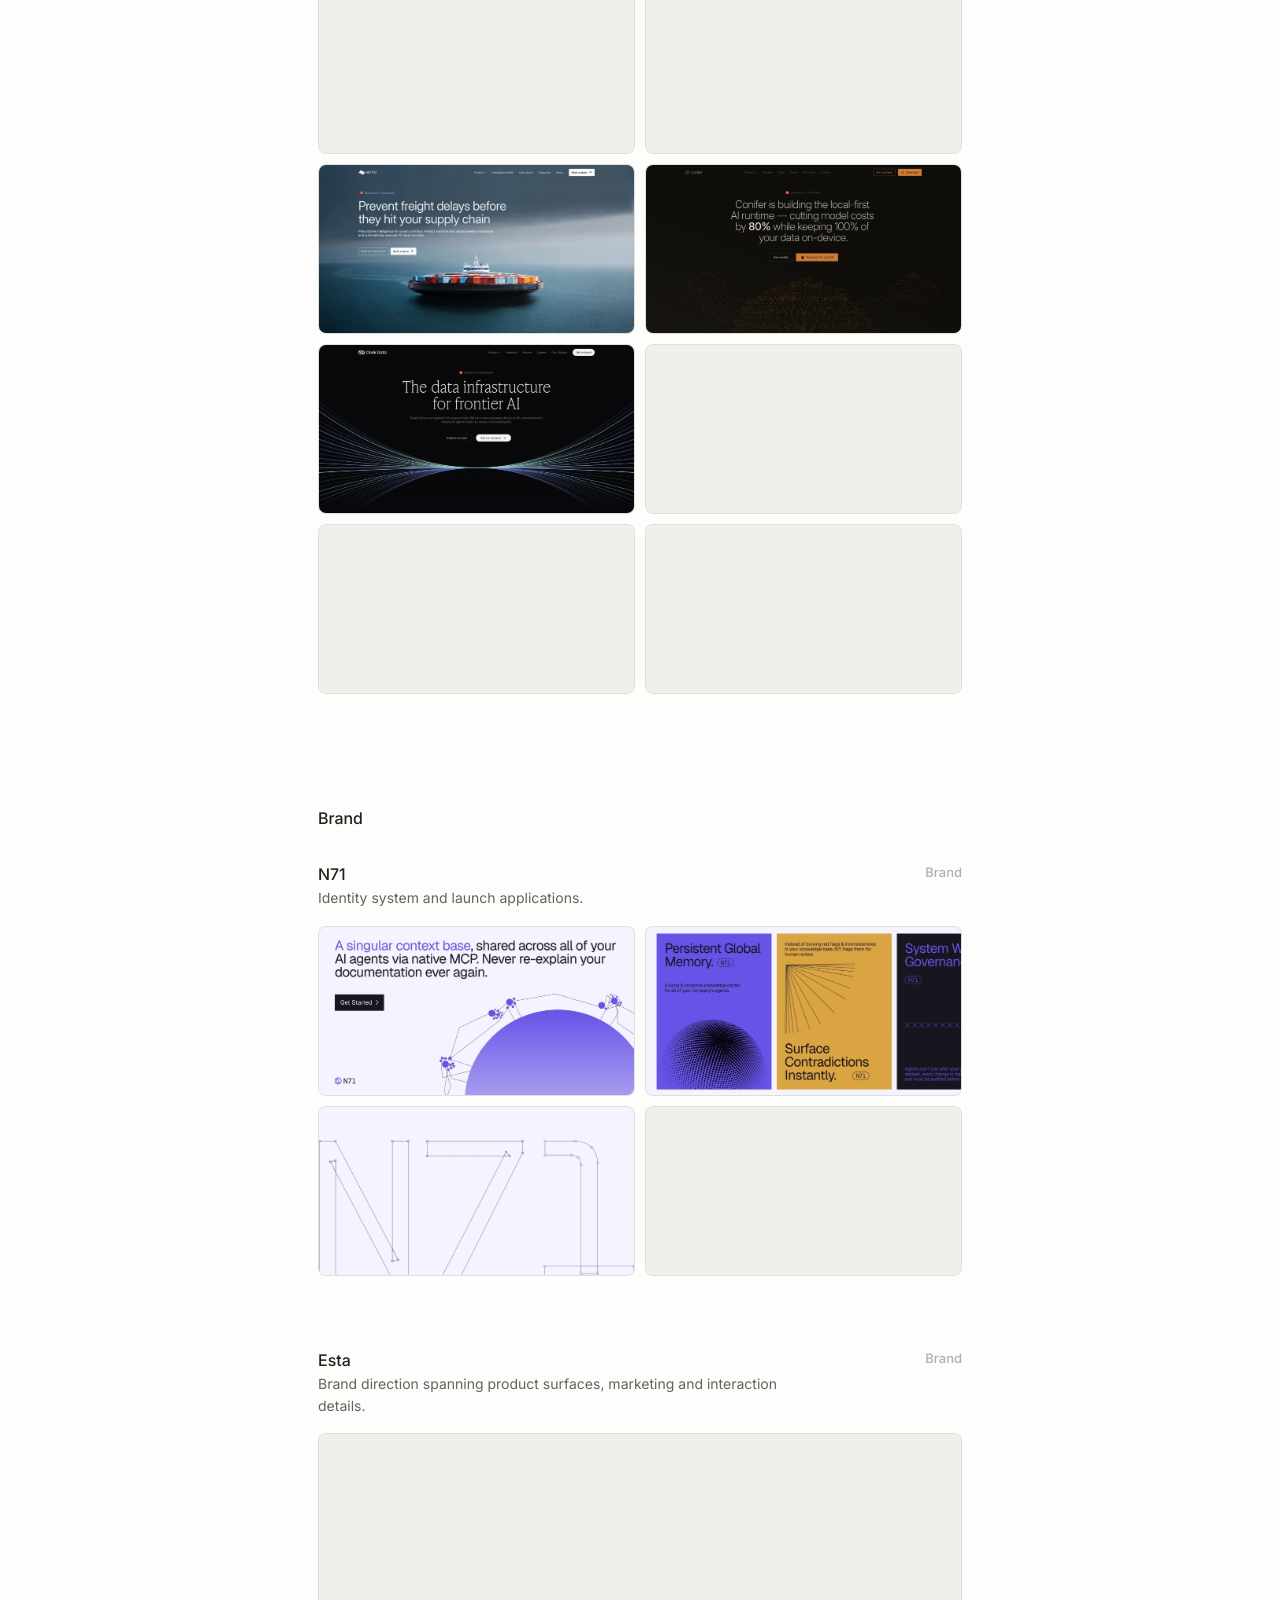
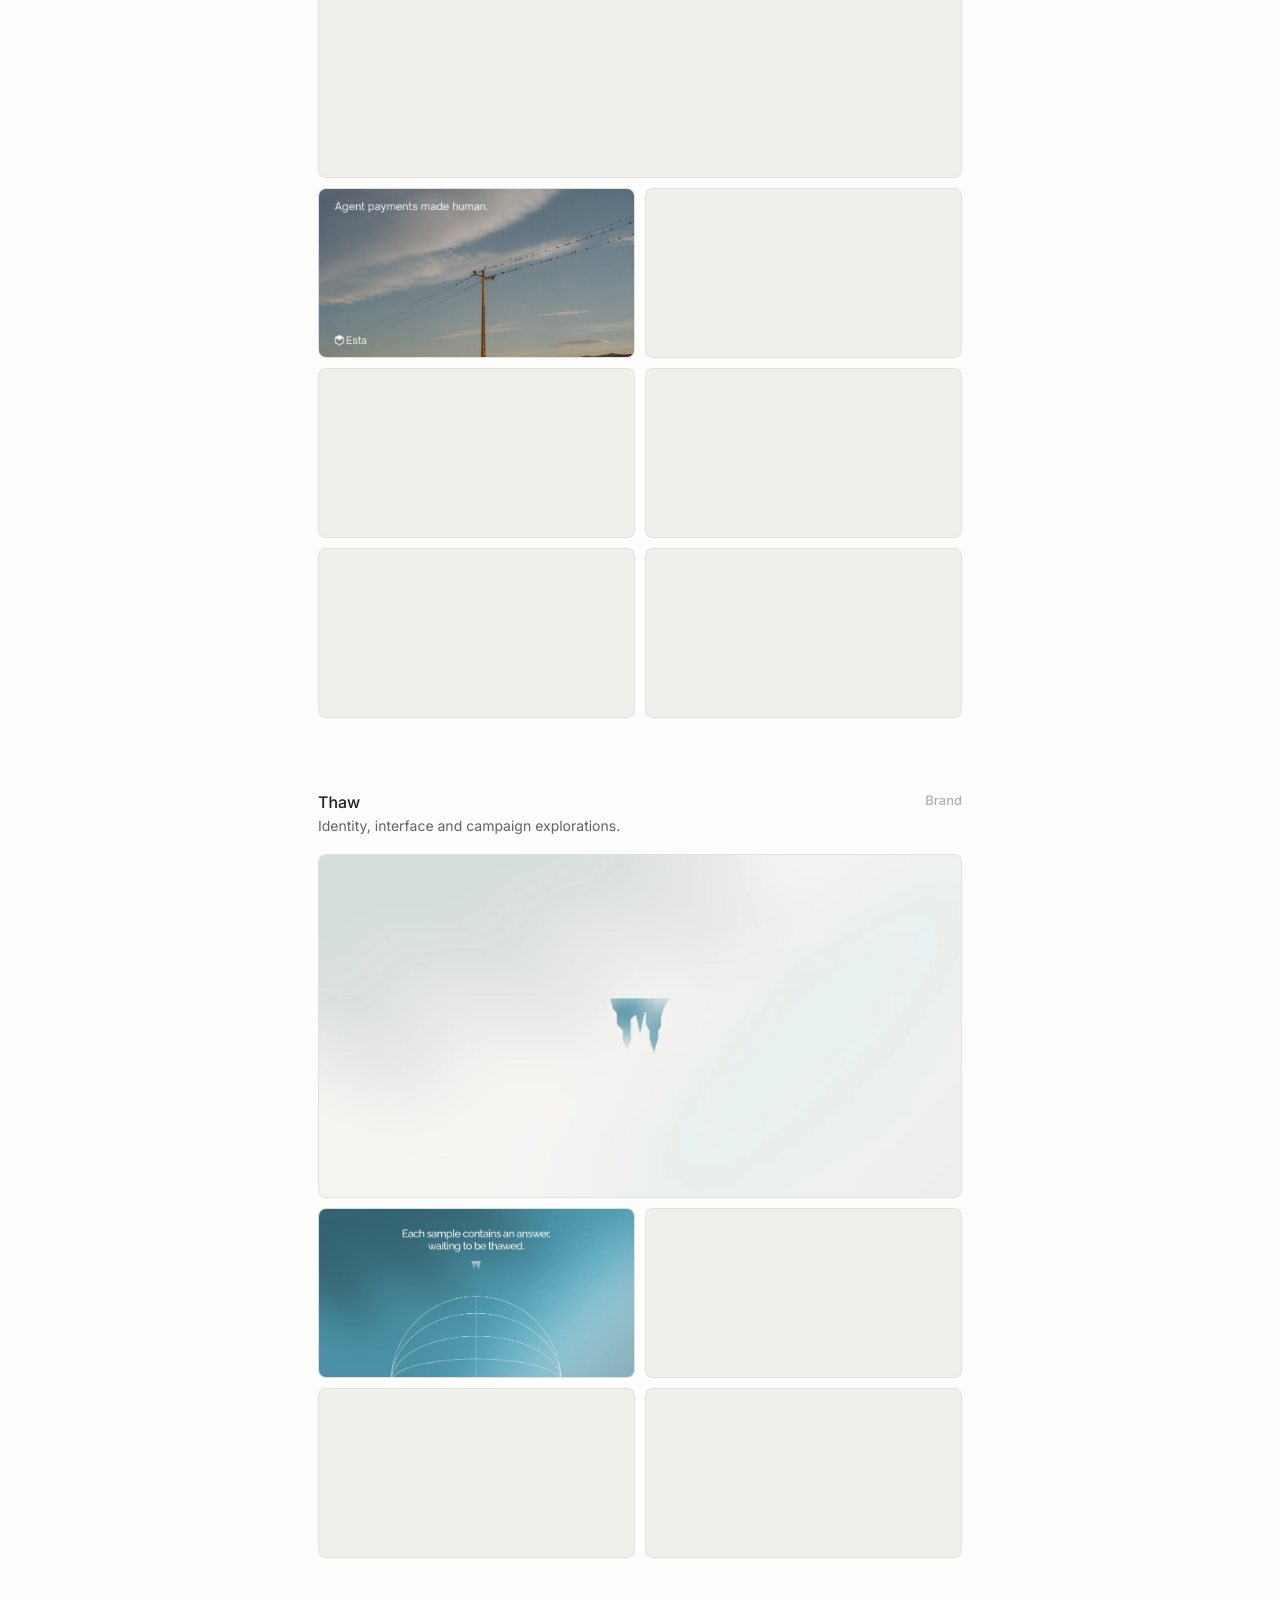
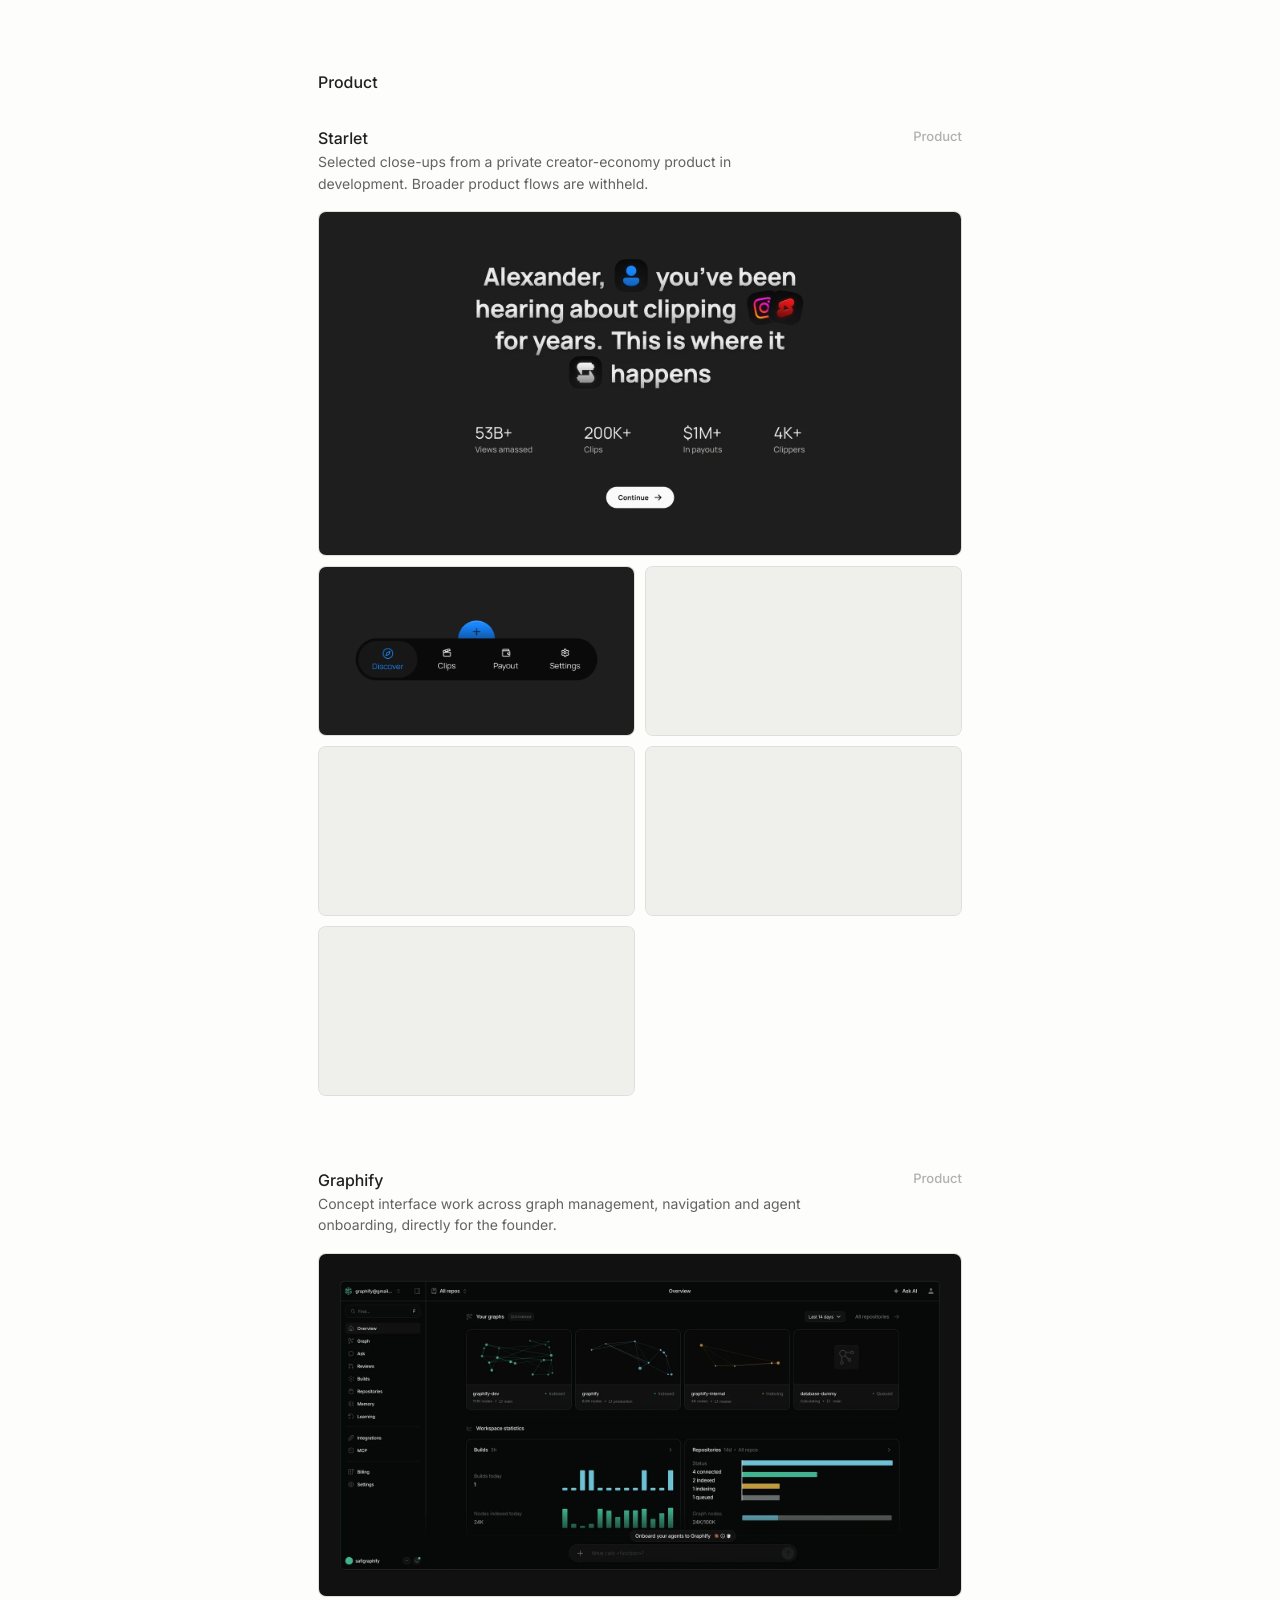
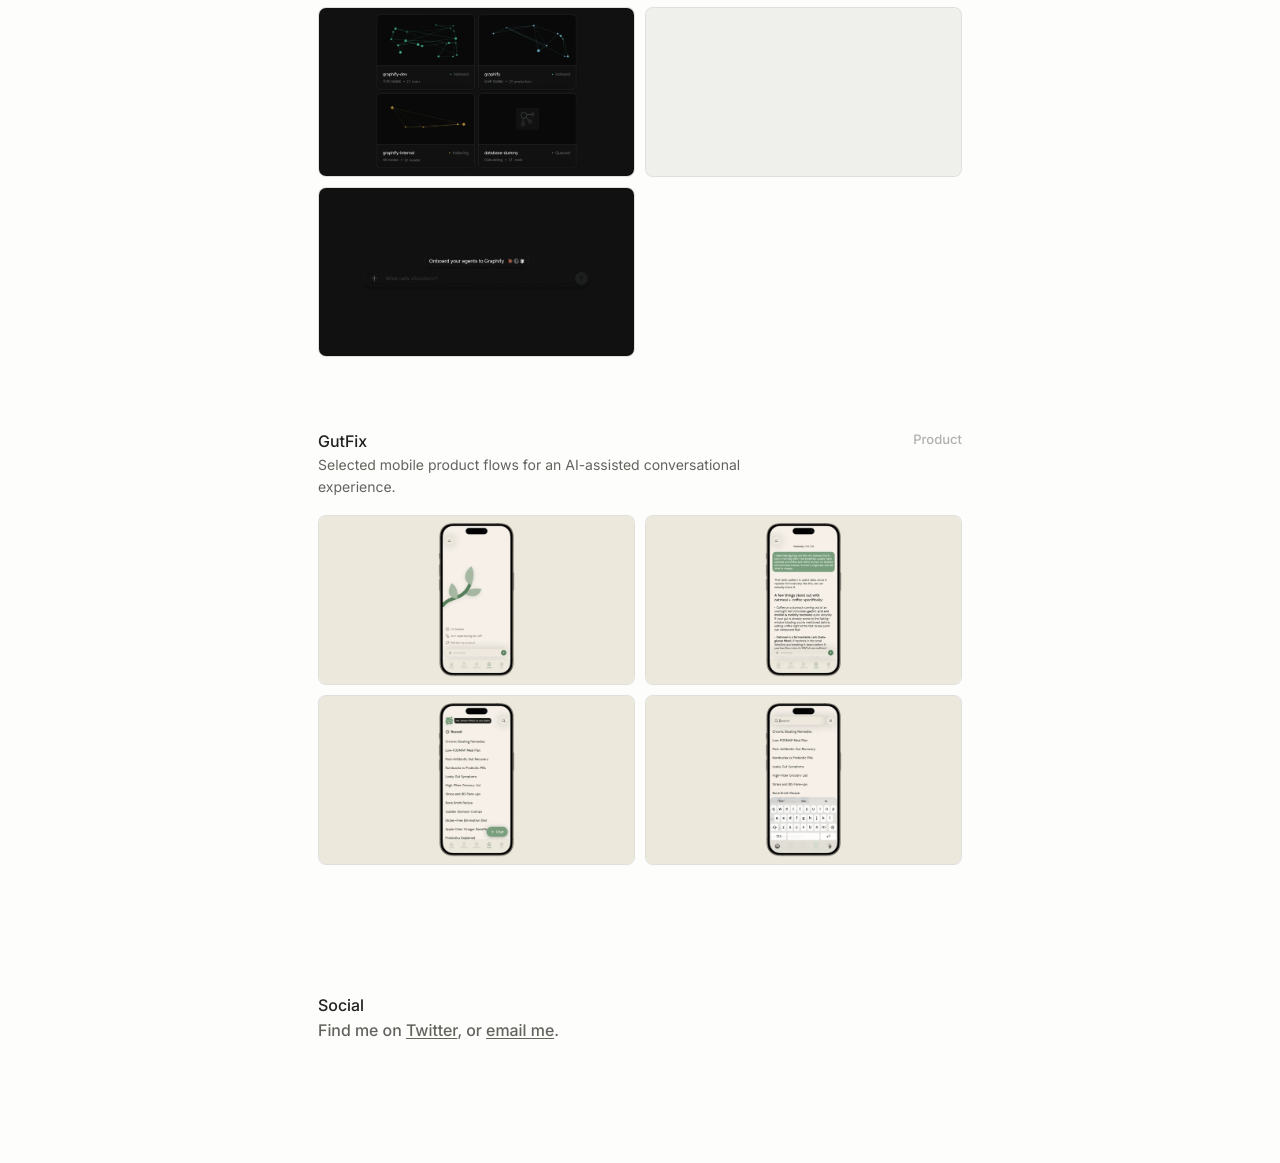
==== commit 8ac4bc70: "Keep link colors consistent on hover" ====
--- a/index.html
+++ b/index.html
@@ -35,7 +35,7 @@
 <a href="https://x.com/smmd999a" rel="noreferrer" target="_blank">Sarmad A.</a>
 <span>Product Designer</span>
 </div>
-<p class="updated updated-links"><span>Last updated August 18, 2026</span><span aria-hidden="true">·</span><a href="/redesign">Free hero redesign<img alt="" aria-hidden="true" class="link-arrow" height="8" src="/assets/ui/redesign-arrow.svg" width="8"/></a></p>
+<p class="updated updated-links"><span>Last updated August 18, 2026</span><span aria-hidden="true">·</span><a href="/redesign">Free hero redesign<svg aria-hidden="true" class="link-arrow" height="8" viewBox="0 0 8 8" width="8"><use href="/assets/ui/redesign-arrow.svg#Frame"></use></svg></a></p>
 </header>
 <main>
 <section class="now-section">
--- a/styles.css
+++ b/styles.css
@@ -41,12 +41,12 @@
   text-underline-offset: 2px;
   text-decoration-thickness: 1px;
   text-decoration-color: currentColor;
-  transition: color 140ms ease;
+  transition: filter 140ms ease;
 }
 
 a:any-link:hover,
 a:any-link:focus-visible {
-  color: color-mix(in srgb, currentColor 94%, black);
+  filter: brightness(0.94);
 }
 
 .link-arrow {
@@ -54,6 +54,7 @@
   width: 8px;
   height: 8px;
   margin-left: 2px;
+  color: inherit;
   transform: translateY(-5px);
 }
 
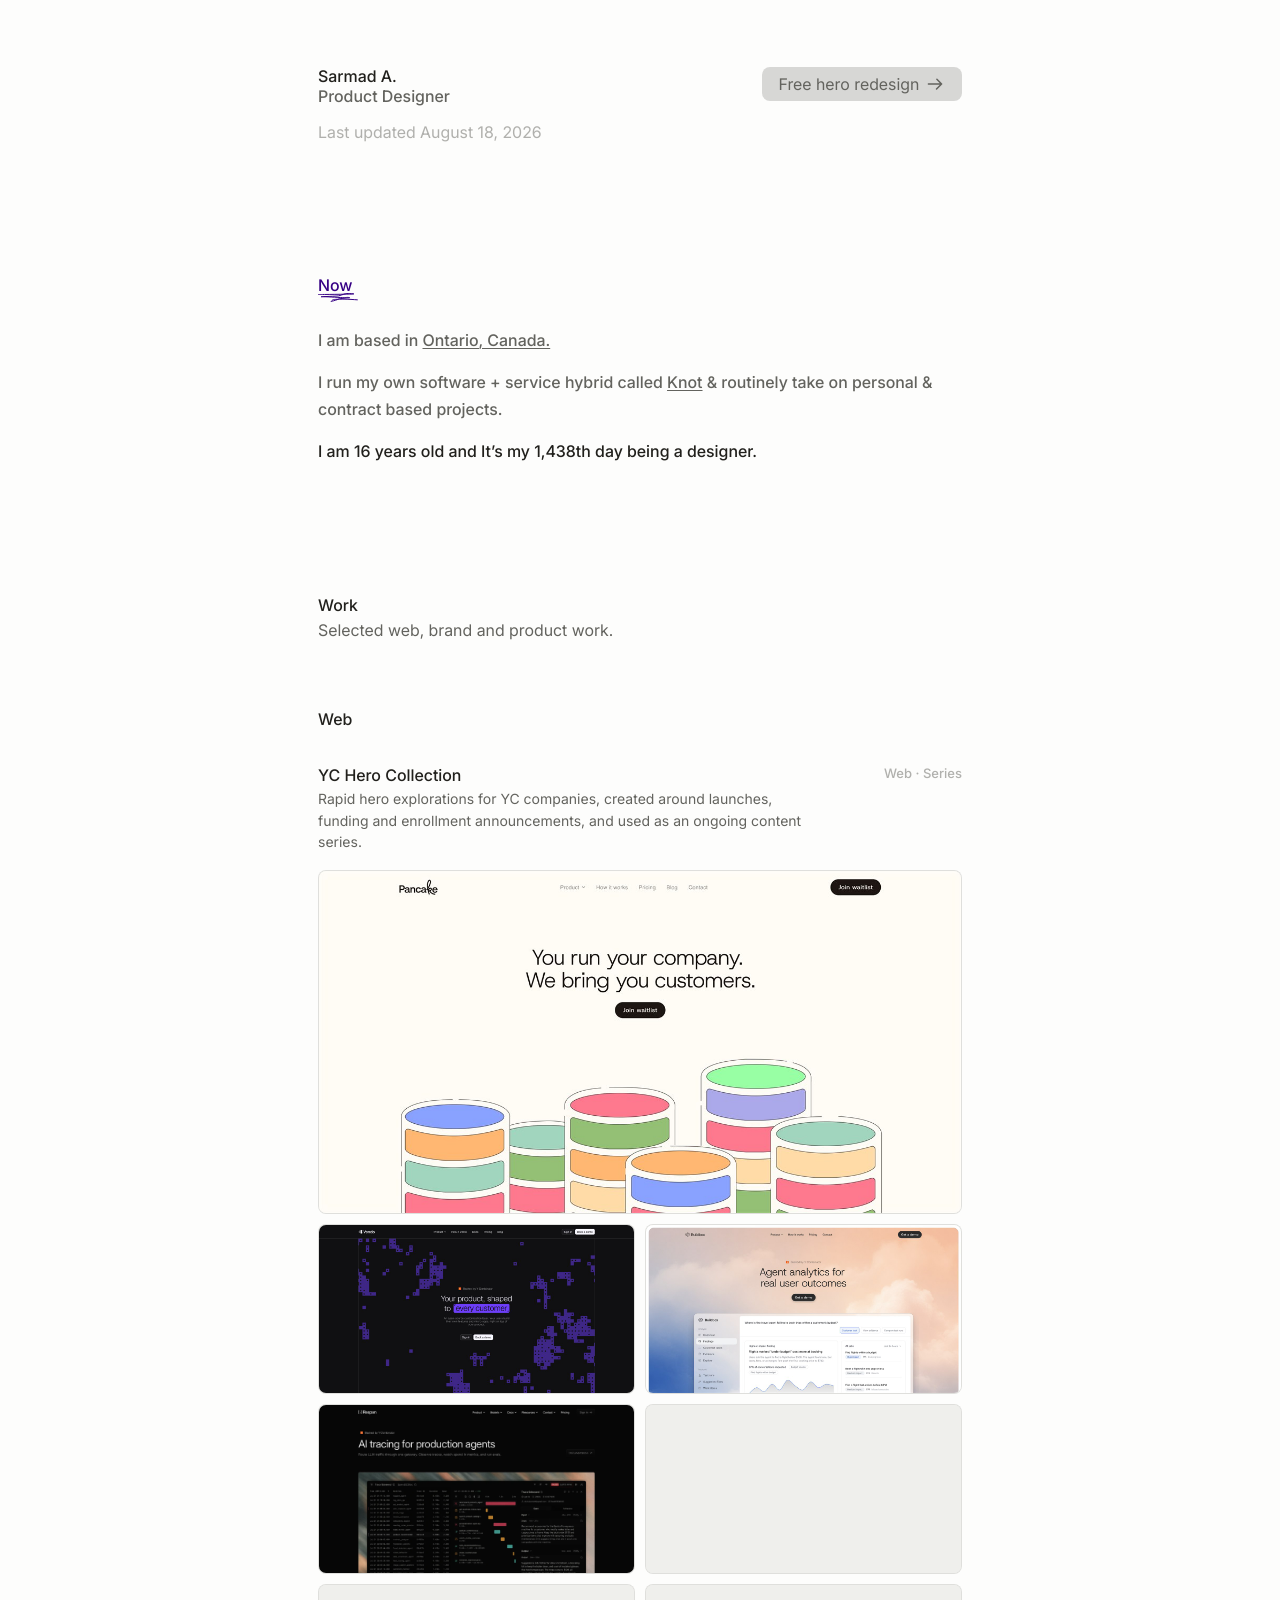
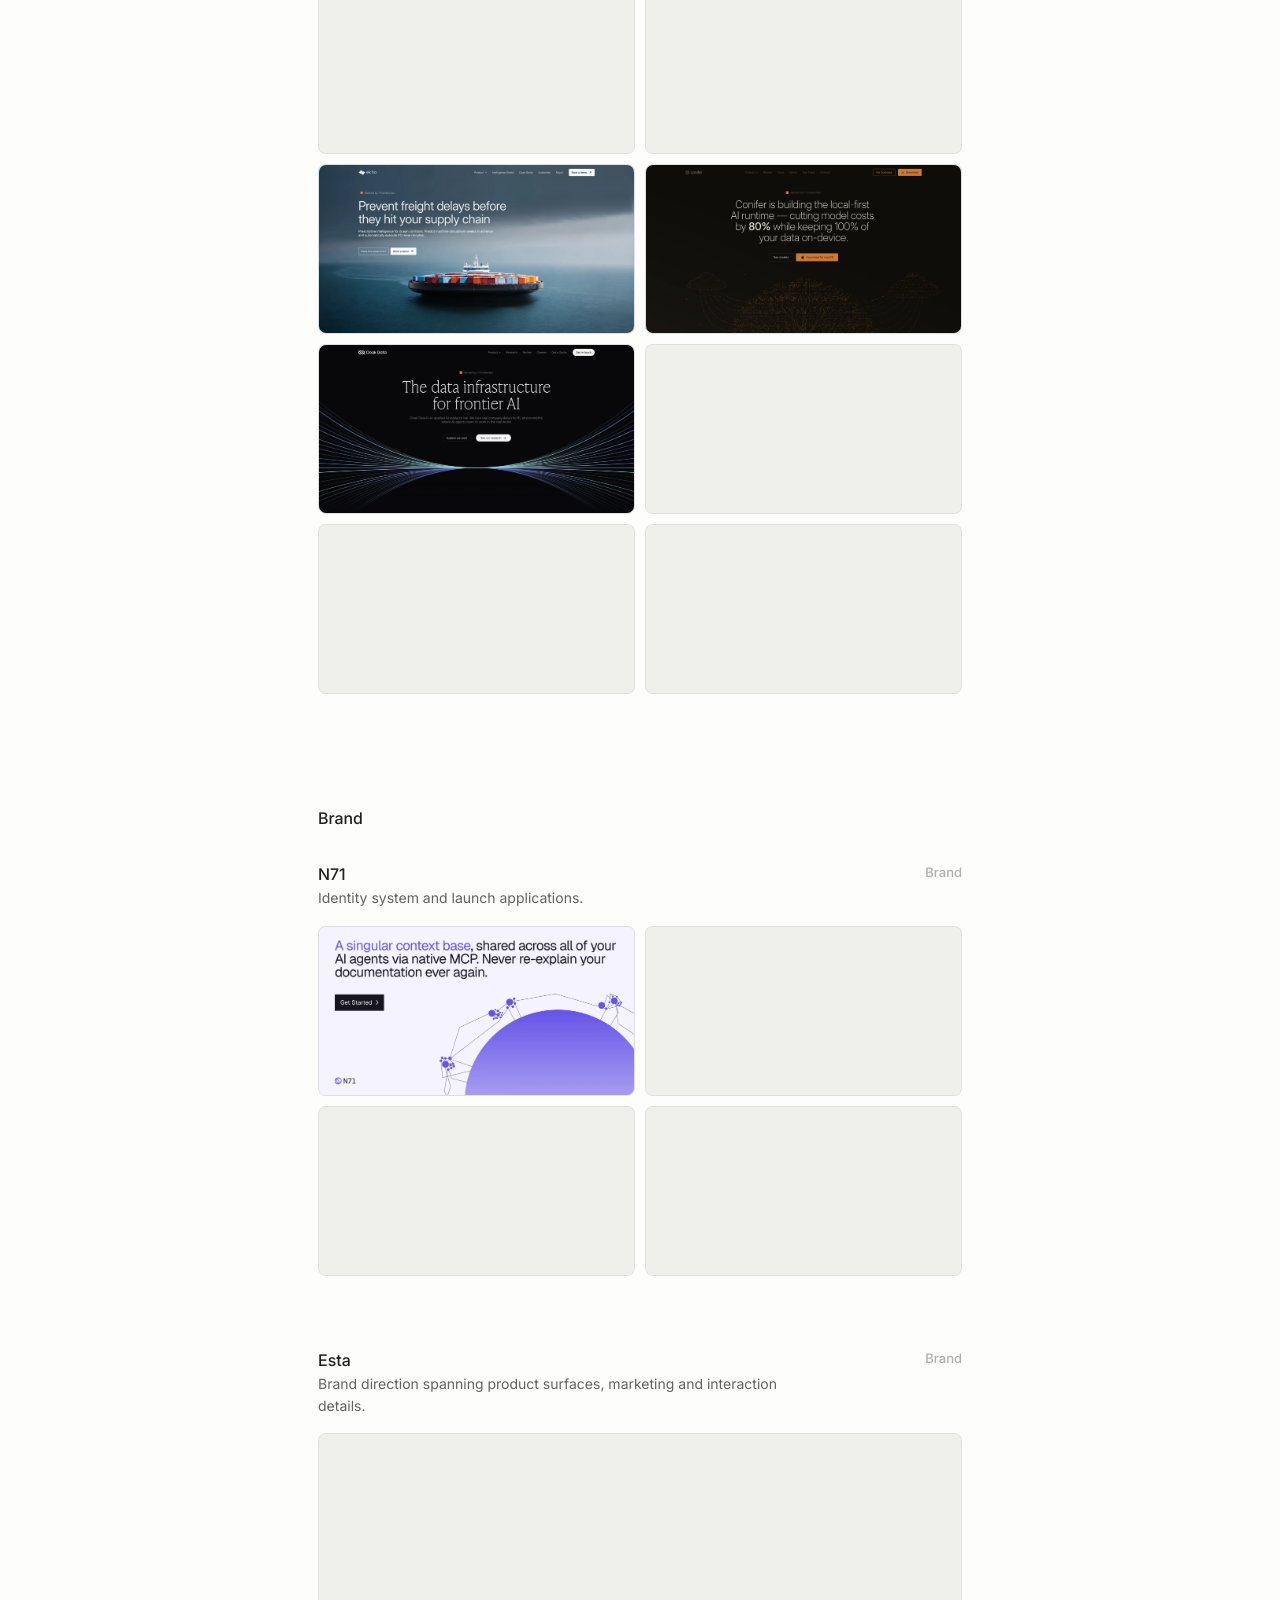
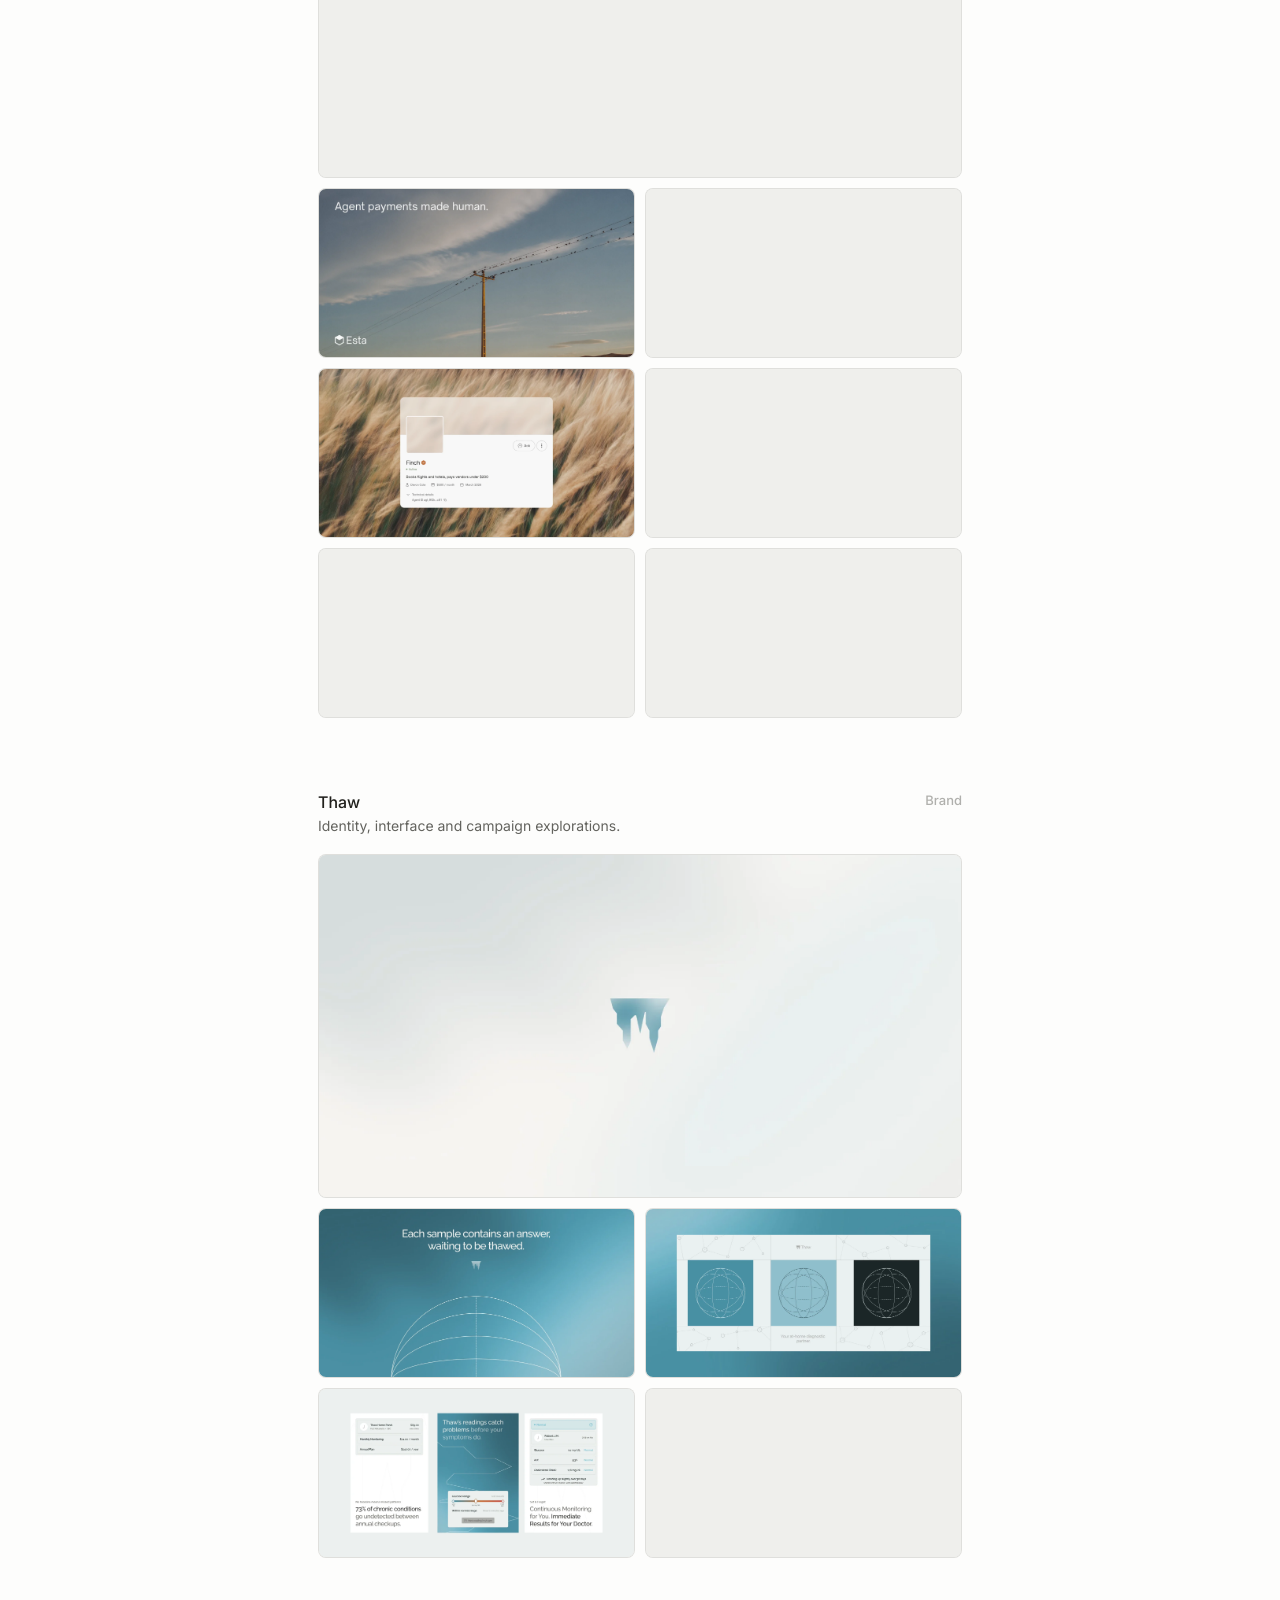
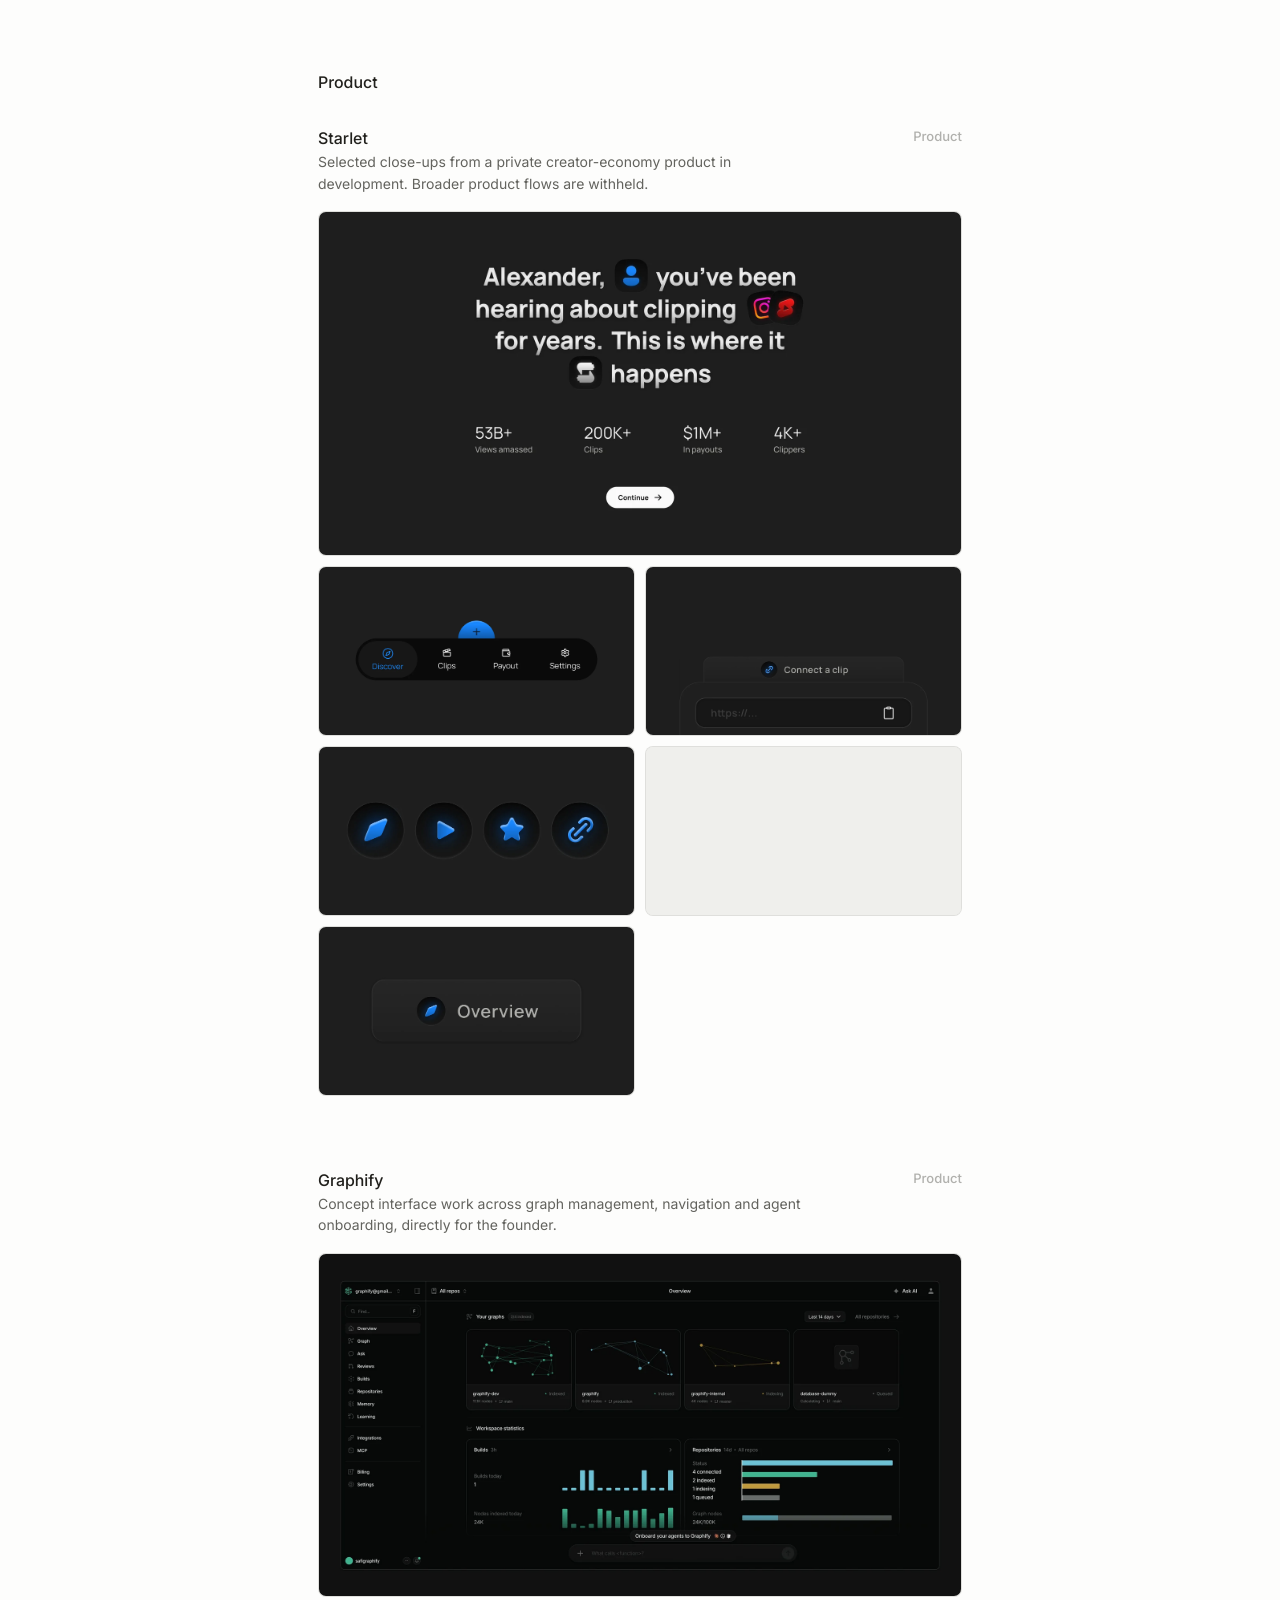
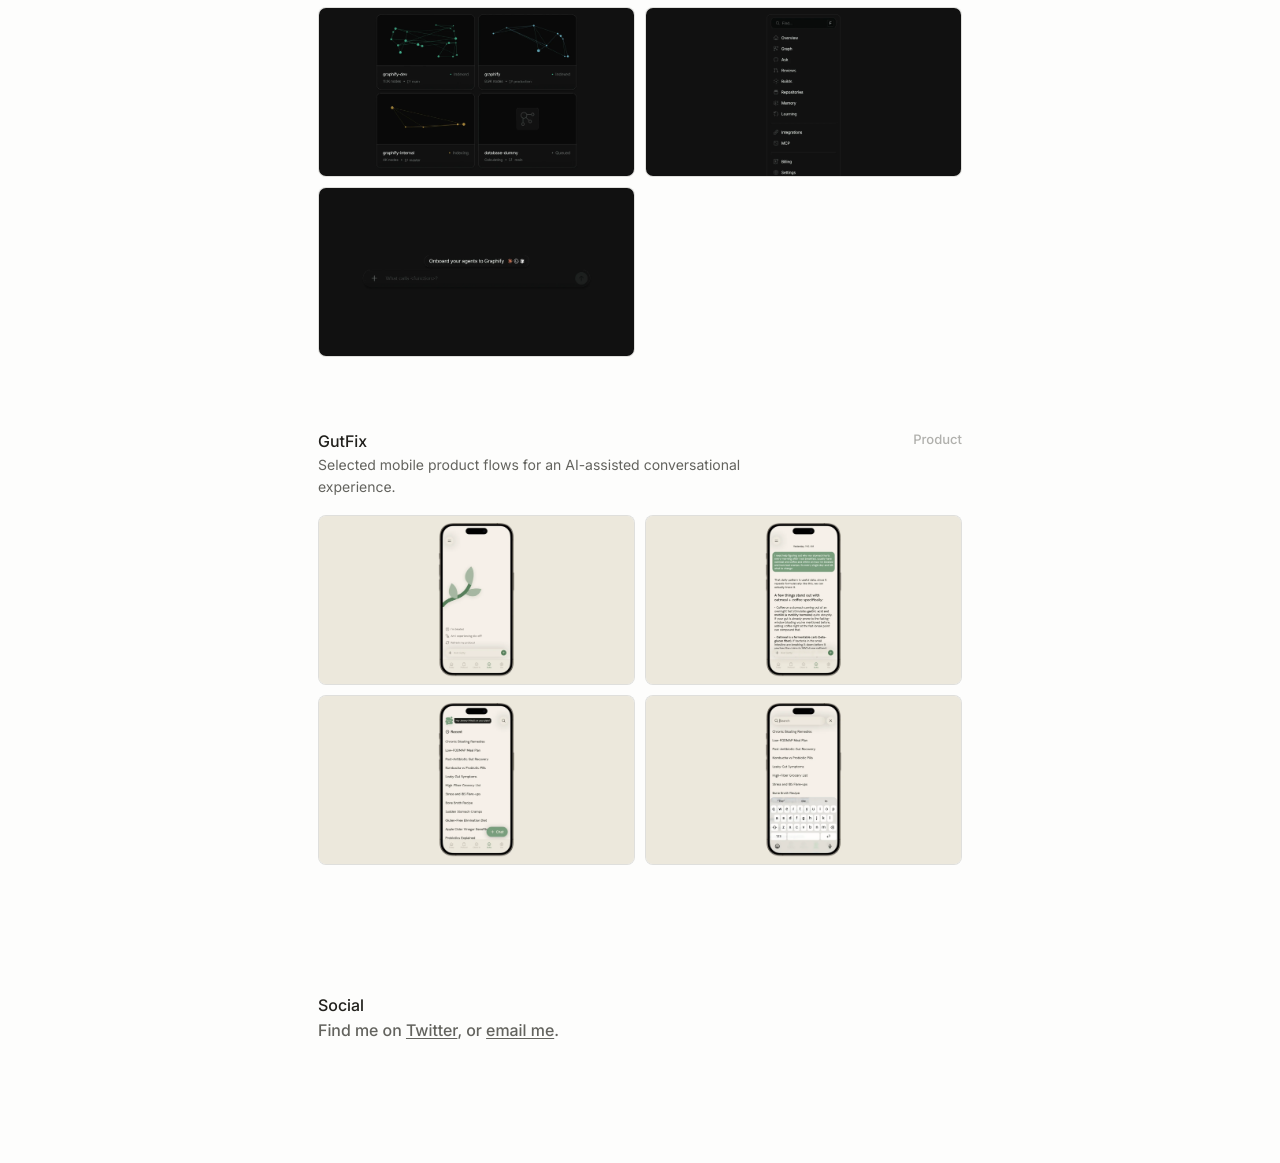
==== commit 5fd83c25: "Match redesign CTAs to button components" ====
--- a/index.html
+++ b/index.html
@@ -35,7 +35,11 @@
 <a href="https://x.com/smmd999a" rel="noreferrer" target="_blank">Sarmad A.</a>
 <span>Product Designer</span>
 </div>
-<p class="updated updated-links"><span>Last updated August 18, 2026</span><span aria-hidden="true">·</span><a href="/redesign">Free hero redesign<svg aria-hidden="true" class="link-arrow" height="8" viewBox="0 0 8 8" width="8"><use href="/assets/ui/redesign-arrow.svg#Frame"></use></svg></a></p>
+<a class="header-cta" href="/redesign">
+<span>Free hero redesign</span>
+<span aria-hidden="true" class="header-cta-arrow"><svg viewBox="0 0 16 16" fill="none"><path d="M5.99992 3.33333H12.6667V10.5M12.6667 3.33333L3.33333 12.6667" stroke="currentColor" stroke-linecap="round" stroke-linejoin="round" stroke-width="1.5"/></svg></span>
+</a>
+<p class="updated">Last updated August 18, 2026</p>
 </header>
 <main>
 <section class="now-section">
--- a/styles.css
+++ b/styles.css
@@ -74,14 +74,19 @@
 }
 
 .site-header {
-  display: flex;
-  flex-direction: column;
-  align-items: flex-start;
-  gap: 16px;
+  display: grid;
+  grid-template-areas:
+    "identity cta"
+    "updated updated";
+  grid-template-columns: minmax(0, 1fr) auto;
+  align-items: center;
+  column-gap: 16px;
+  row-gap: 16px;
   width: 100%;
 }
 
 .identity {
+  grid-area: identity;
   display: flex;
   flex-direction: column;
   align-items: flex-start;
@@ -101,21 +106,57 @@
   line-height: 16px;
 }
 
+.header-cta {
+  grid-area: cta;
+  display: inline-flex;
+  align-items: center;
+  justify-content: center;
+  gap: 4px;
+  padding: 4px 16px;
+  border-radius: 8px;
+  background: #d7d7d5;
+  color: var(--muted);
+  font-size: 16px;
+  font-weight: 400;
+  line-height: 26.4px;
+  text-decoration: none;
+  transition: background-color 180ms ease, filter 140ms ease;
+}
+
+.header-cta-arrow {
+  display: inline-flex;
+  width: 22.627px;
+  height: 22.627px;
+  align-items: center;
+  justify-content: center;
+  flex: 0 0 auto;
+}
+
+.header-cta-arrow svg {
+  display: block;
+  width: 16px;
+  height: 16px;
+  overflow: visible;
+  color: currentColor;
+  transform: rotate(45deg);
+}
+
+.site-header .header-cta:any-link:hover,
+.site-header .header-cta:any-link:focus-visible {
+  background: #cececa;
+  filter: none;
+}
+
+.site-header .header-cta:focus-visible {
+  outline: 2px solid var(--purple);
+  outline-offset: 3px;
+}
+
 .updated {
+  grid-area: updated;
   margin: 0;
   color: var(--faint);
   line-height: 24px;
-}
-
-.updated-links {
-  display: flex;
-  flex-wrap: wrap;
-  gap: 0 7px;
-}
-
-.updated-links a {
-  color: var(--purple);
-  font-weight: 500;
 }
 
 .redesign-form-section.reveal {
@@ -626,6 +667,18 @@
   }
 }
 
+@media (max-width: 340px) {
+  .site-header {
+    grid-template-areas:
+      "identity"
+      "cta"
+      "updated";
+    grid-template-columns: minmax(0, 1fr);
+    justify-items: start;
+    row-gap: 12px;
+  }
+}
+
 @media (prefers-reduced-motion: reduce) {
   html {
     scroll-behavior: auto;
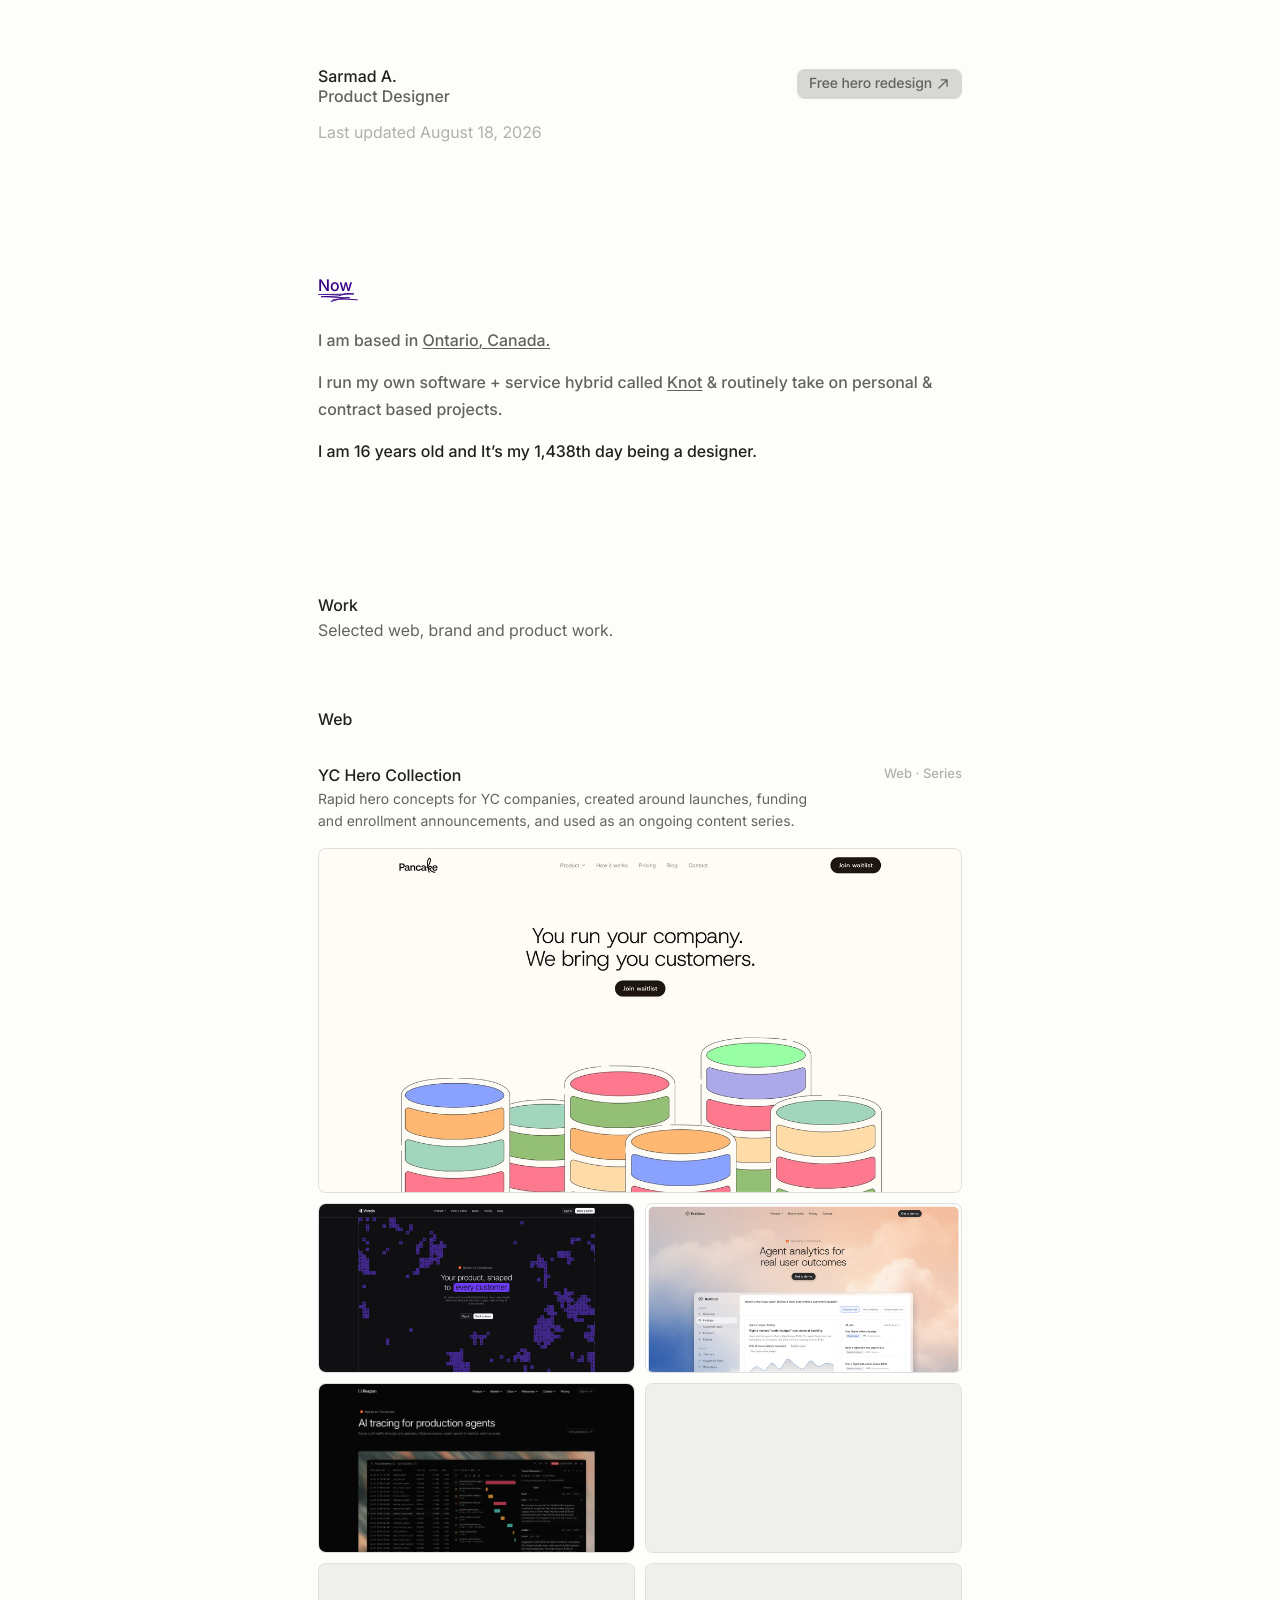
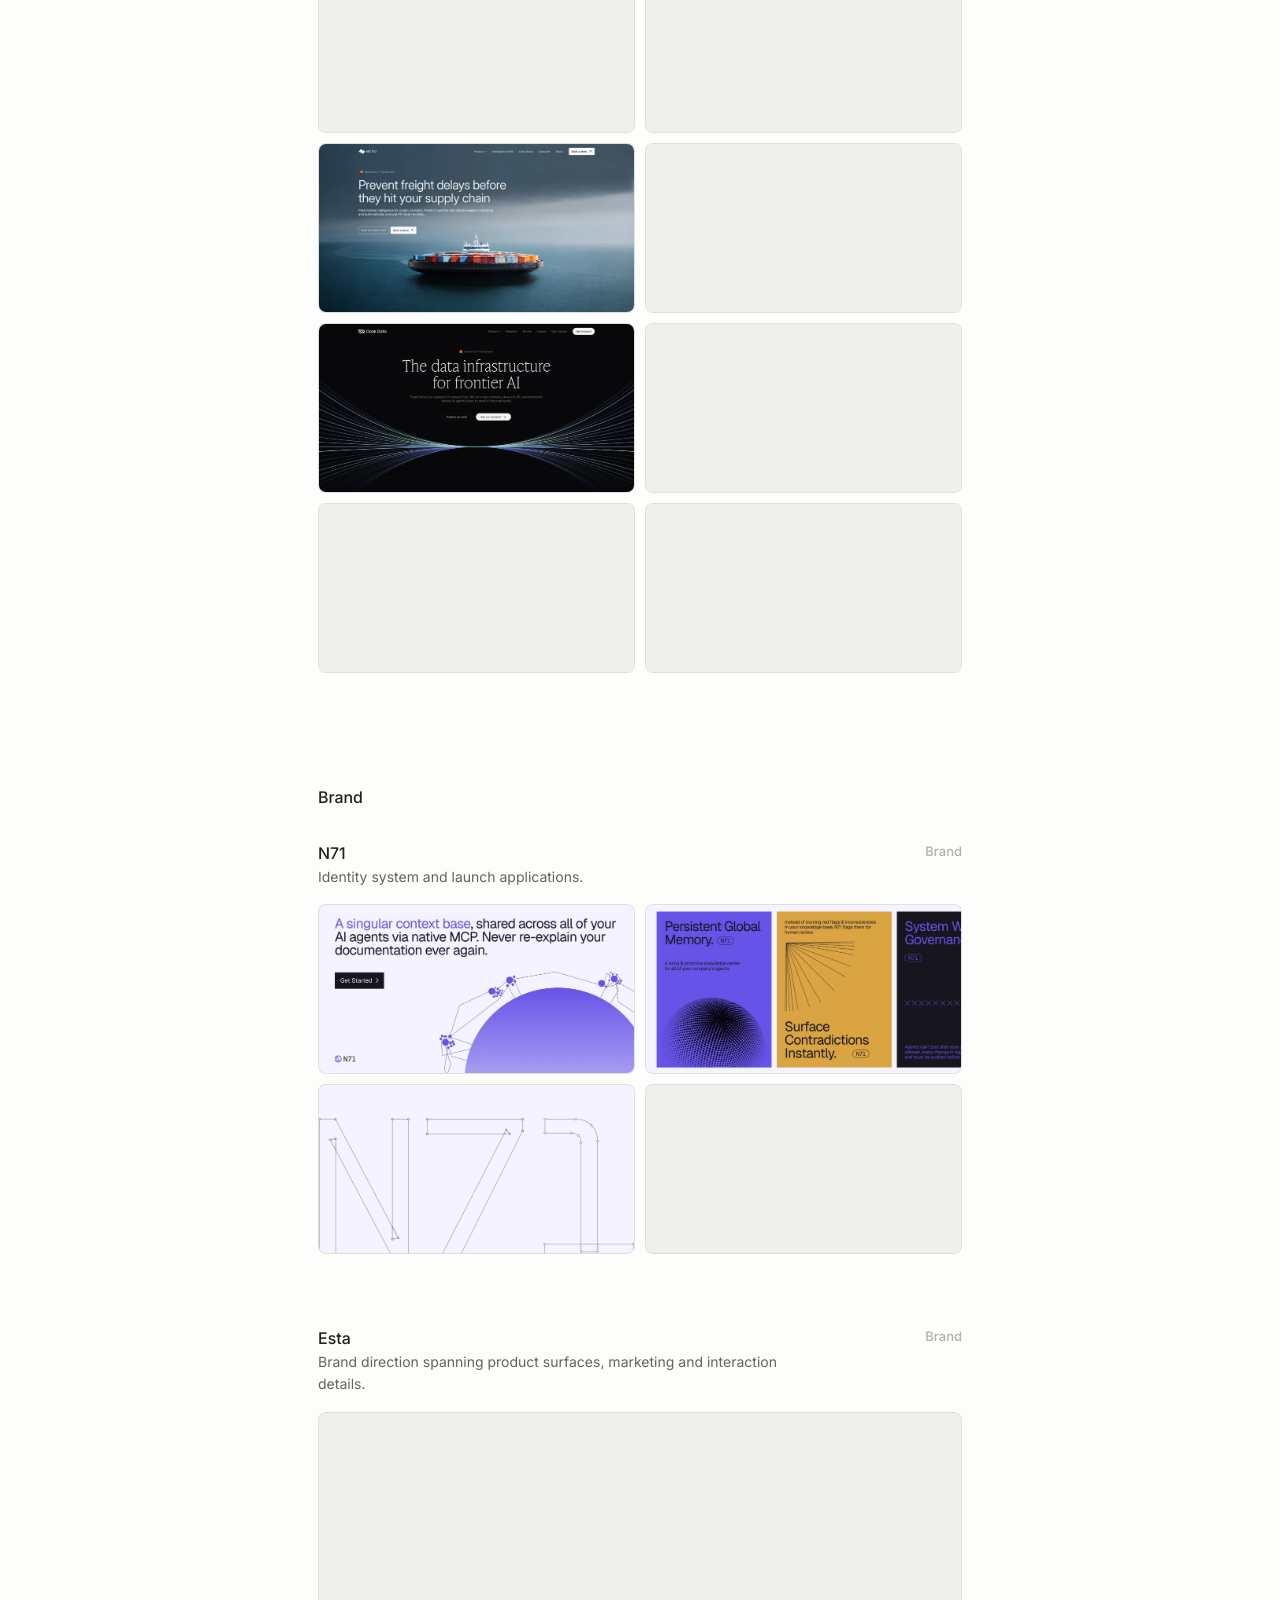
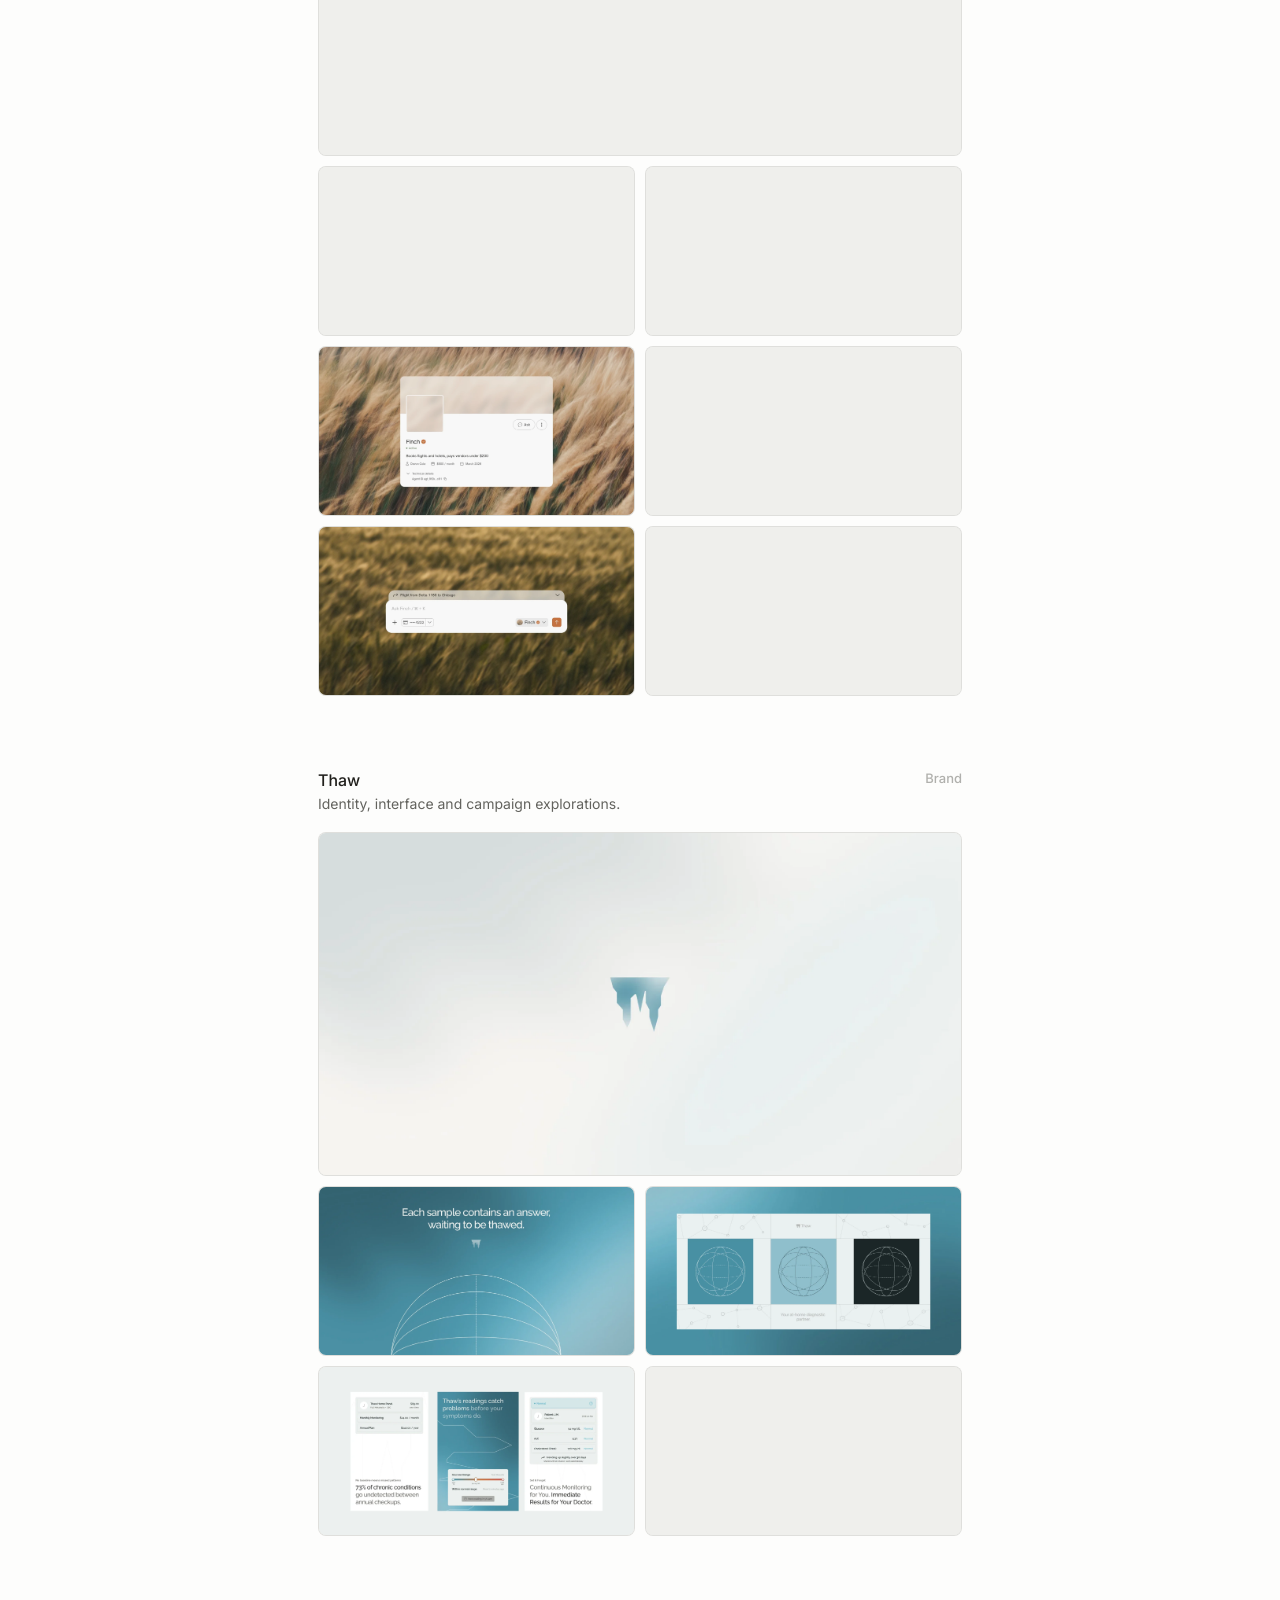
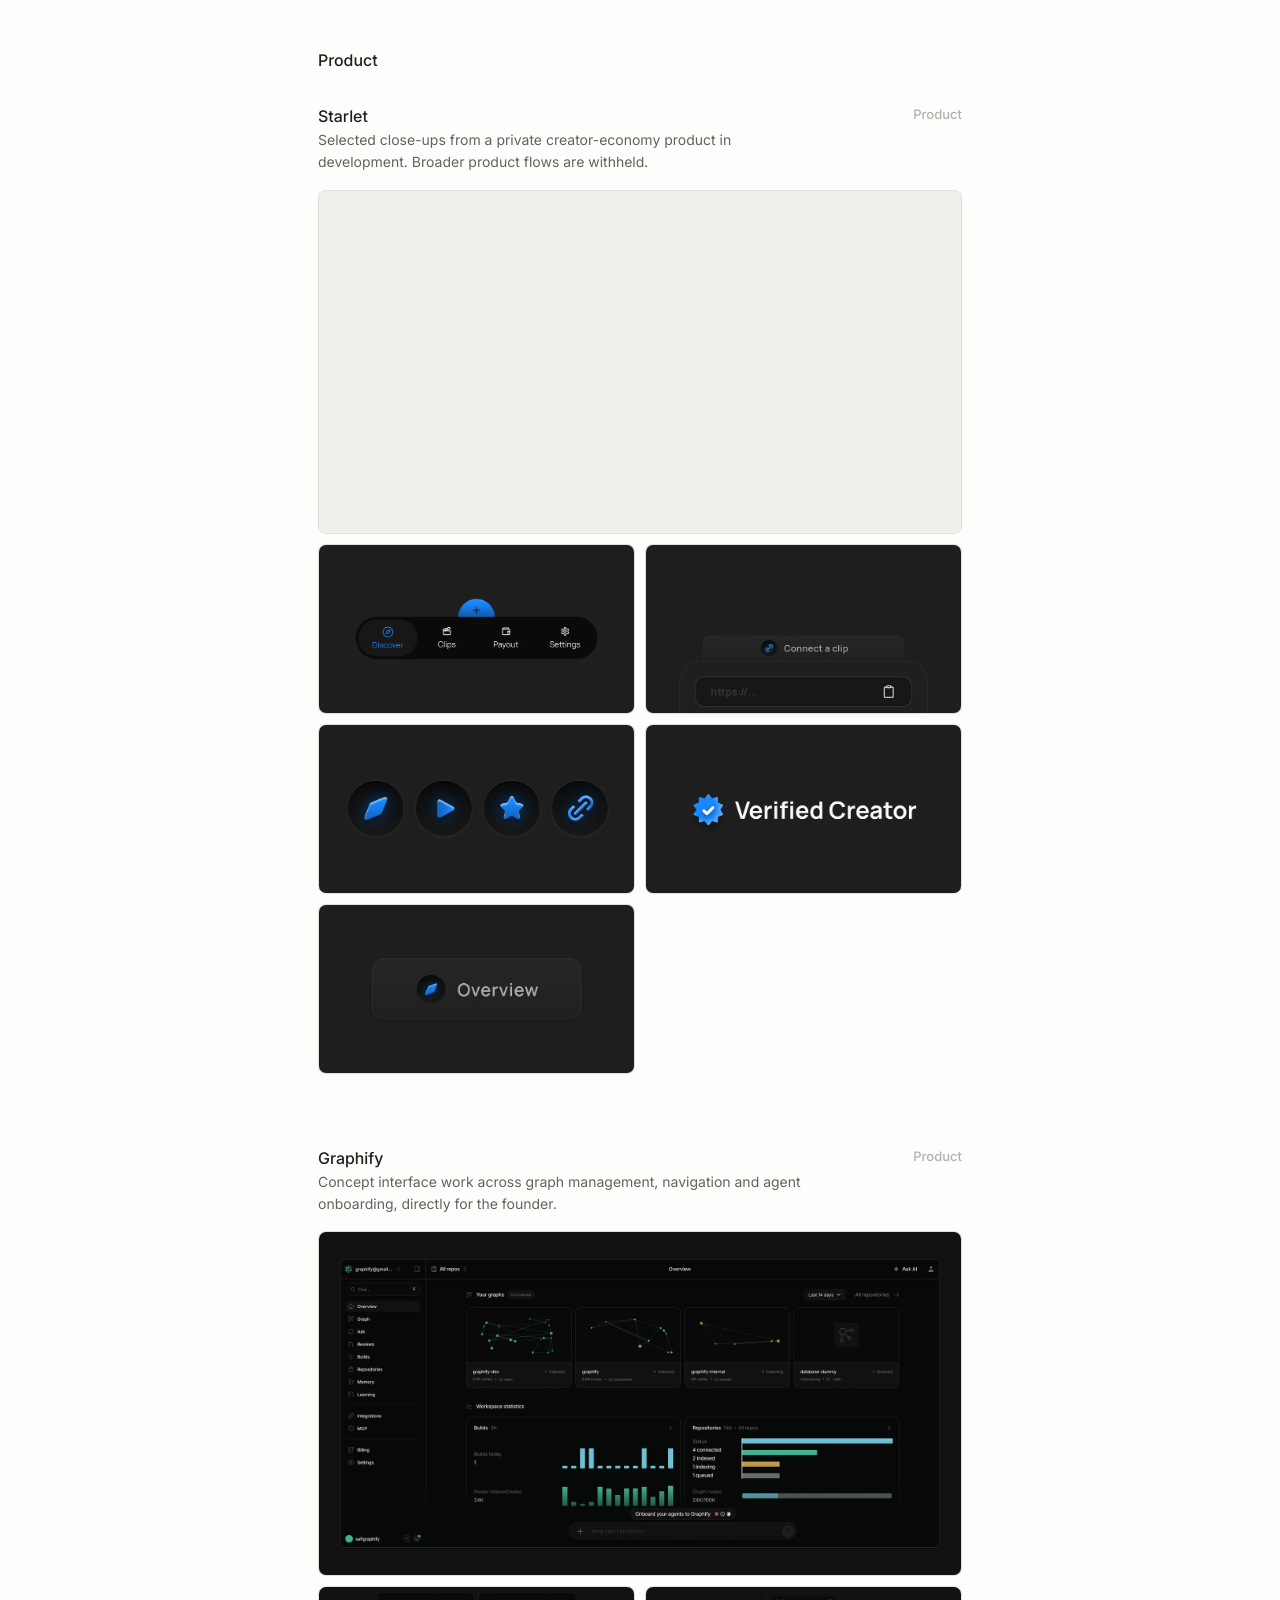
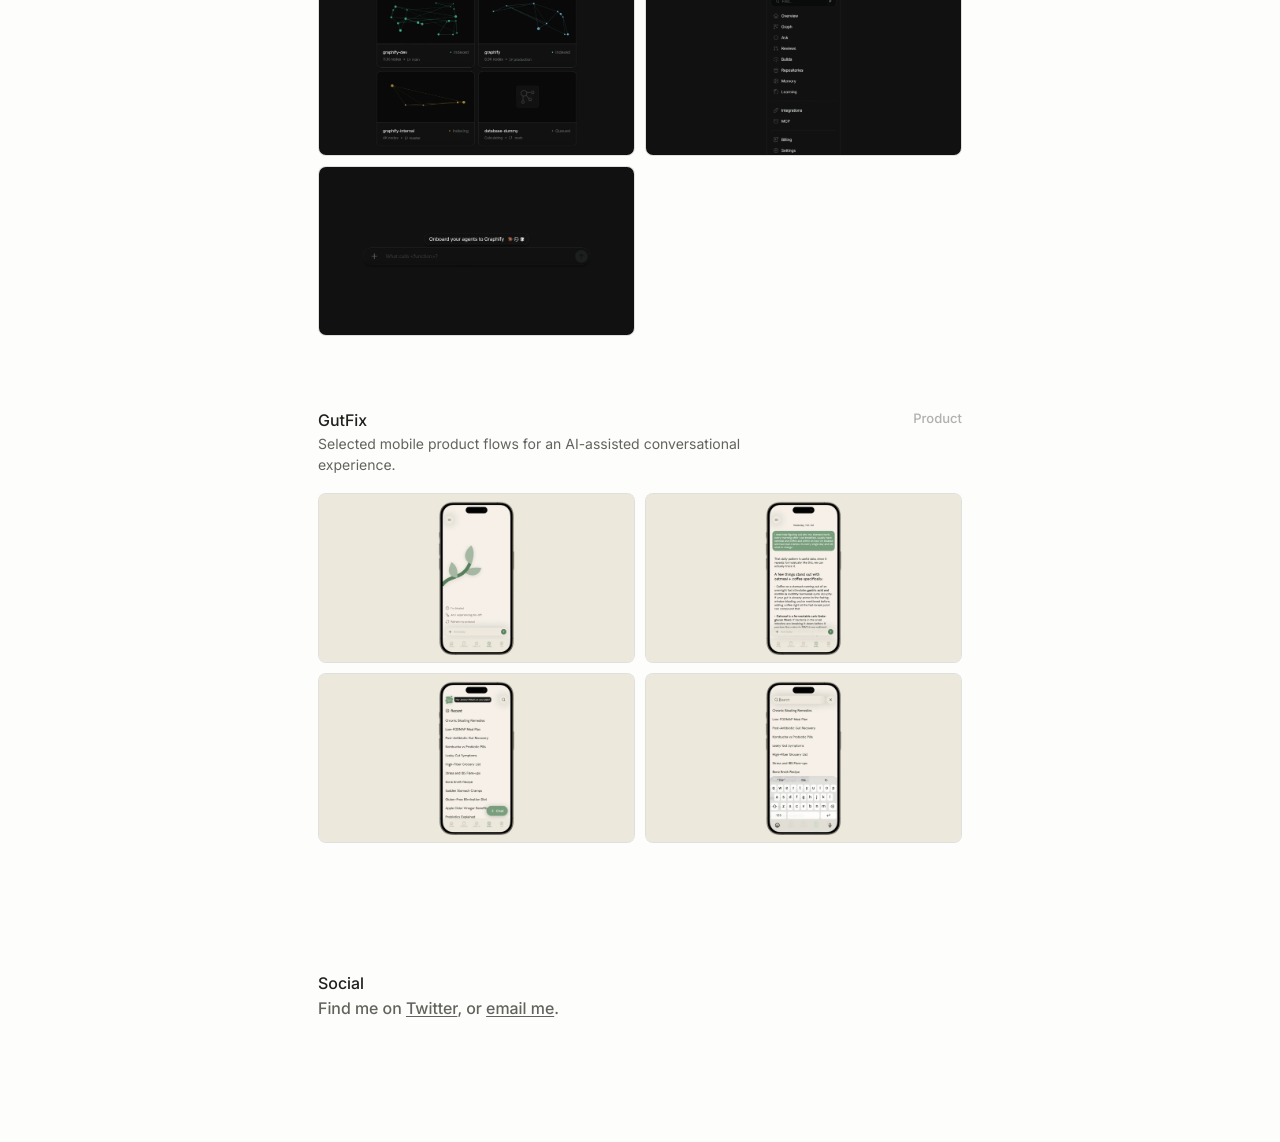
==== commit aaa3255f: "Use shared CTA component on redesign form" ====
--- a/index.html
+++ b/index.html
@@ -35,9 +35,9 @@
 <a href="https://x.com/smmd999a" rel="noreferrer" target="_blank">Sarmad A.</a>
 <span>Product Designer</span>
 </div>
-<a class="header-cta" href="/redesign">
+<a class="portfolio-button header-cta" href="/redesign">
 <span>Free hero redesign</span>
-<span aria-hidden="true" class="header-cta-arrow"><svg viewBox="0 0 16 16" fill="none"><path d="M5.99992 3.33333H12.6667V10.5M12.6667 3.33333L3.33333 12.6667" stroke="currentColor" stroke-linecap="round" stroke-linejoin="round" stroke-width="1.5"/></svg></span>
+<span aria-hidden="true" class="portfolio-button-arrow"><svg viewBox="0 0 16 16" fill="none"><path d="M5.99992 3.33333H12.6667V10.5M12.6667 3.33333L3.33333 12.6667" stroke="currentColor" stroke-linecap="round" stroke-linejoin="round" stroke-width="1.5"/></svg></span>
 </a>
 <p class="updated">Last updated August 18, 2026</p>
 </header>
@@ -66,7 +66,7 @@
 <div class="project-heading reveal">
 <div>
 <h3 id="yc-title">YC Hero Collection</h3>
-<p>Rapid hero explorations for YC companies, created around launches, funding and enrollment announcements, and used as an ongoing content series.</p>
+<p>Rapid hero concepts for YC companies, created around launches, funding and enrollment announcements, and used as an ongoing content series.</p>
 </div>
 <span>Web · Series</span>
 </div>
--- a/styles.css
+++ b/styles.css
@@ -106,48 +106,56 @@
   line-height: 16px;
 }
 
-.header-cta {
-  grid-area: cta;
+.portfolio-button {
   display: inline-flex;
   align-items: center;
   justify-content: center;
   gap: 4px;
-  padding: 4px 16px;
+  padding: 2px 12px;
   border-radius: 8px;
   background: #d7d7d5;
   color: var(--muted);
-  font-size: 16px;
-  font-weight: 400;
+  font-size: 14px;
+  font-weight: 500;
+  letter-spacing: -0.01em;
   line-height: 26.4px;
+  transition: background-color 180ms ease, filter 140ms ease;
+}
+
+.header-cta {
+  grid-area: cta;
   text-decoration: none;
-  transition: background-color 180ms ease, filter 140ms ease;
-}
-
-.header-cta-arrow {
+}
+
+.portfolio-button-arrow {
   display: inline-flex;
-  width: 22.627px;
-  height: 22.627px;
+  width: 14px;
+  height: 14px;
   align-items: center;
   justify-content: center;
   flex: 0 0 auto;
 }
 
-.header-cta-arrow svg {
+.portfolio-button-arrow svg {
   display: block;
-  width: 16px;
-  height: 16px;
+  width: 14px;
+  height: 14px;
   overflow: visible;
   color: currentColor;
-  transform: rotate(45deg);
-}
-
-.site-header .header-cta:any-link:hover,
-.site-header .header-cta:any-link:focus-visible {
+  transform: rotate(0deg);
+}
+
+.portfolio-button:hover:not(:disabled),
+.portfolio-button:focus-visible {
   background: #cececa;
+}
+
+.site-header .portfolio-button:any-link:hover,
+.site-header .portfolio-button:any-link:focus-visible {
   filter: none;
 }
 
-.site-header .header-cta:focus-visible {
+.portfolio-button:focus-visible {
   outline: 2px solid var(--purple);
   outline-offset: 3px;
 }
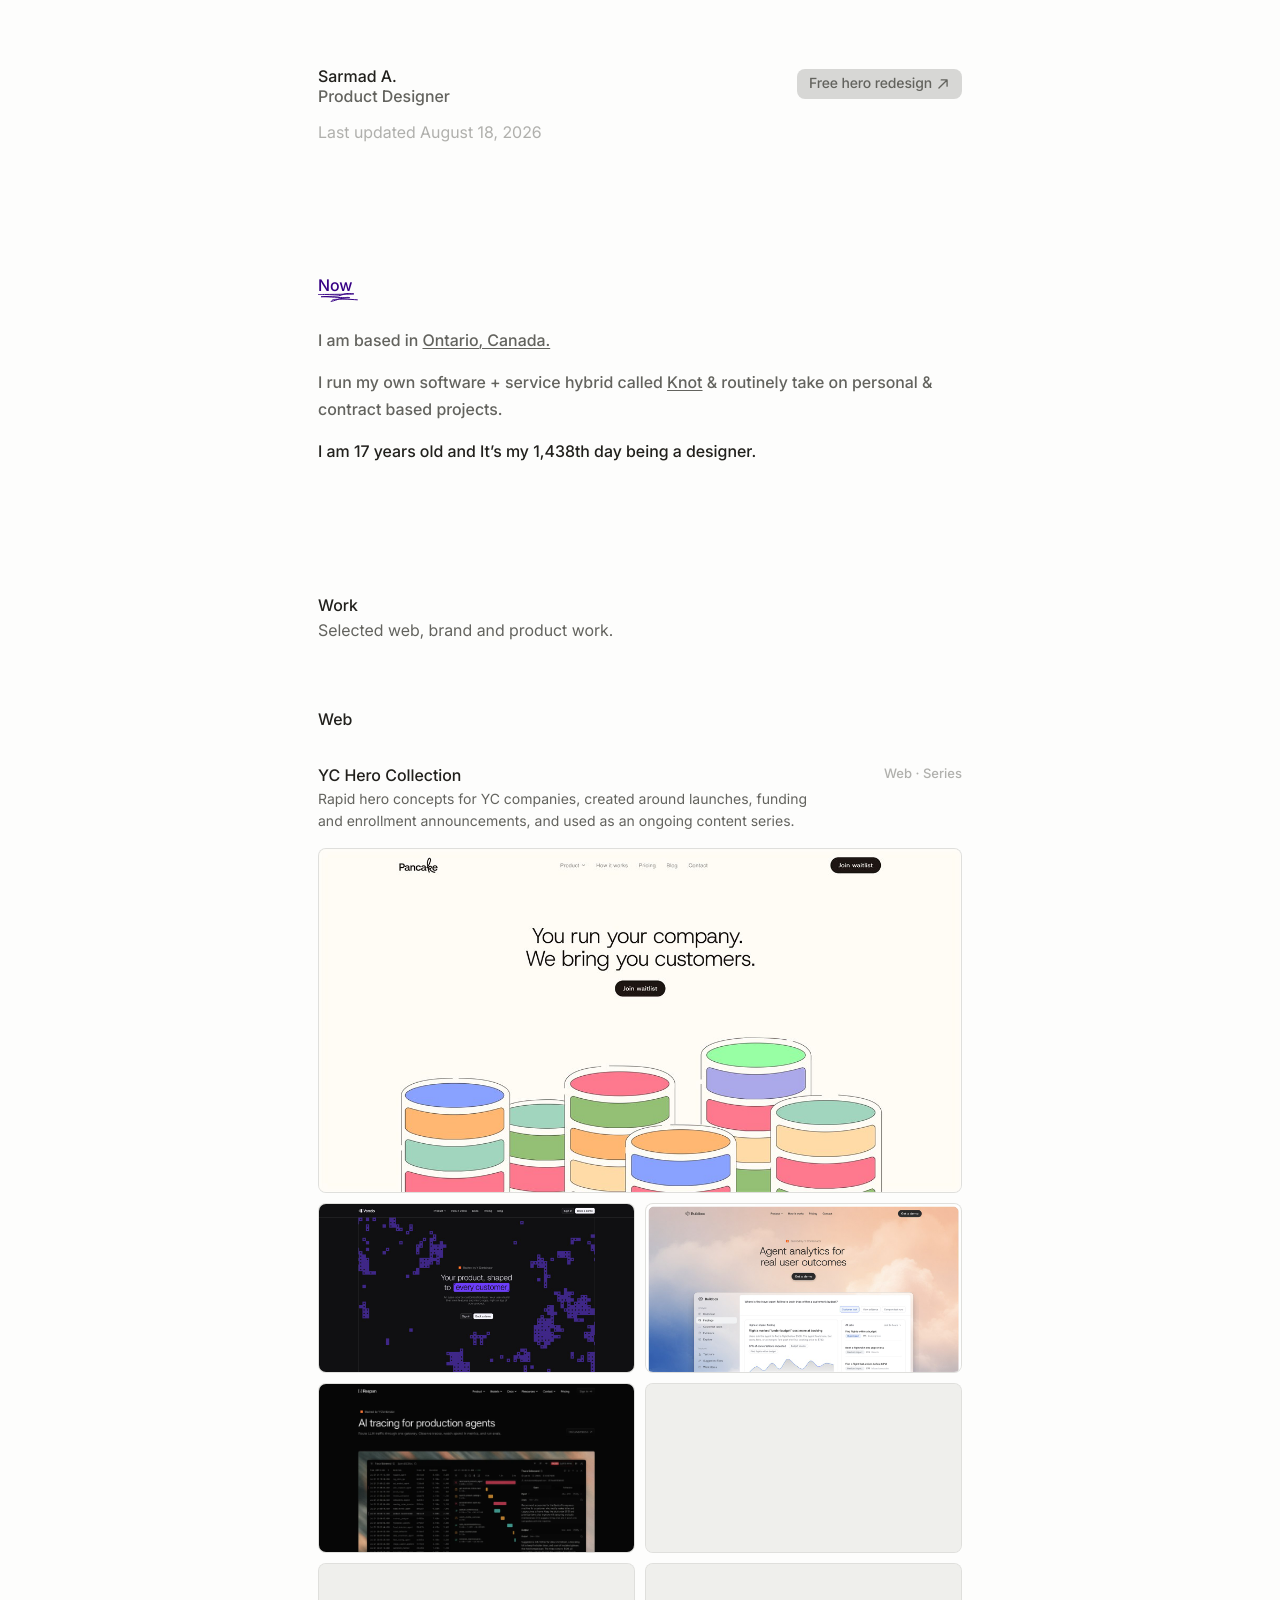
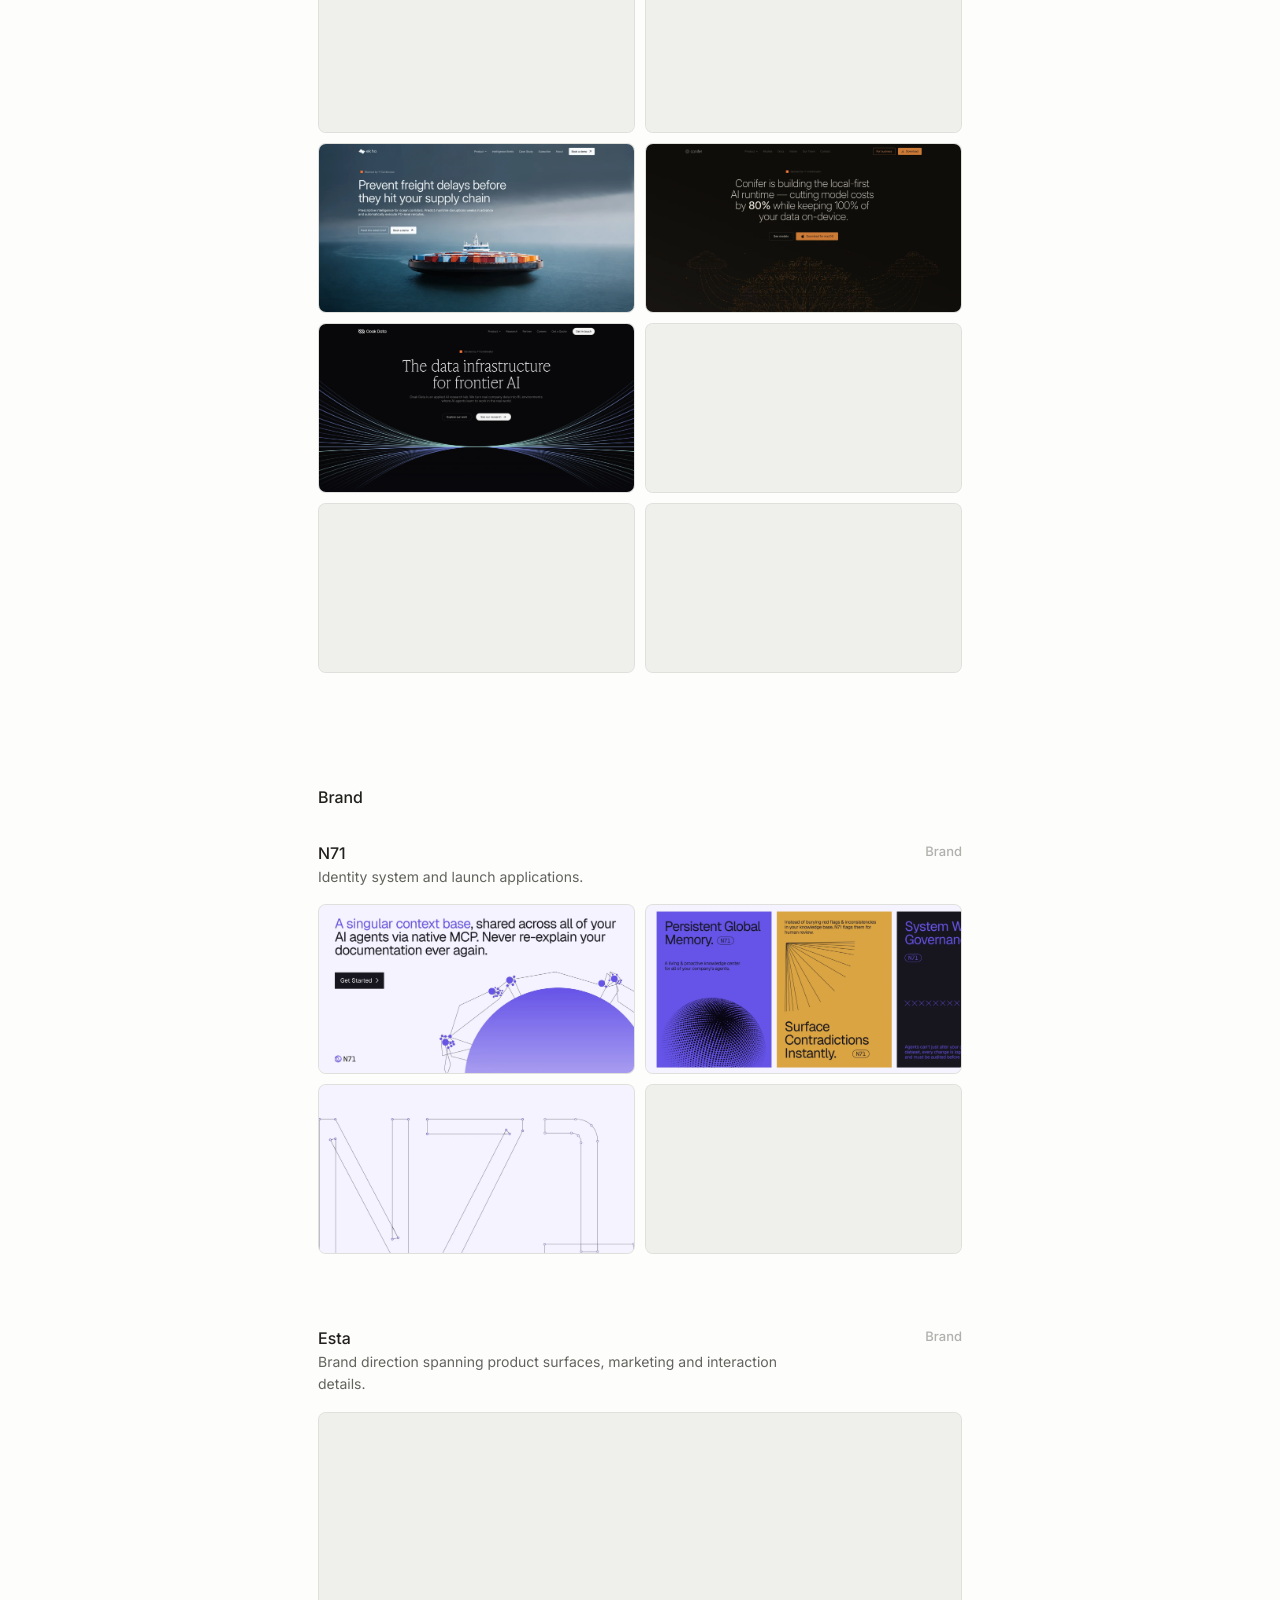
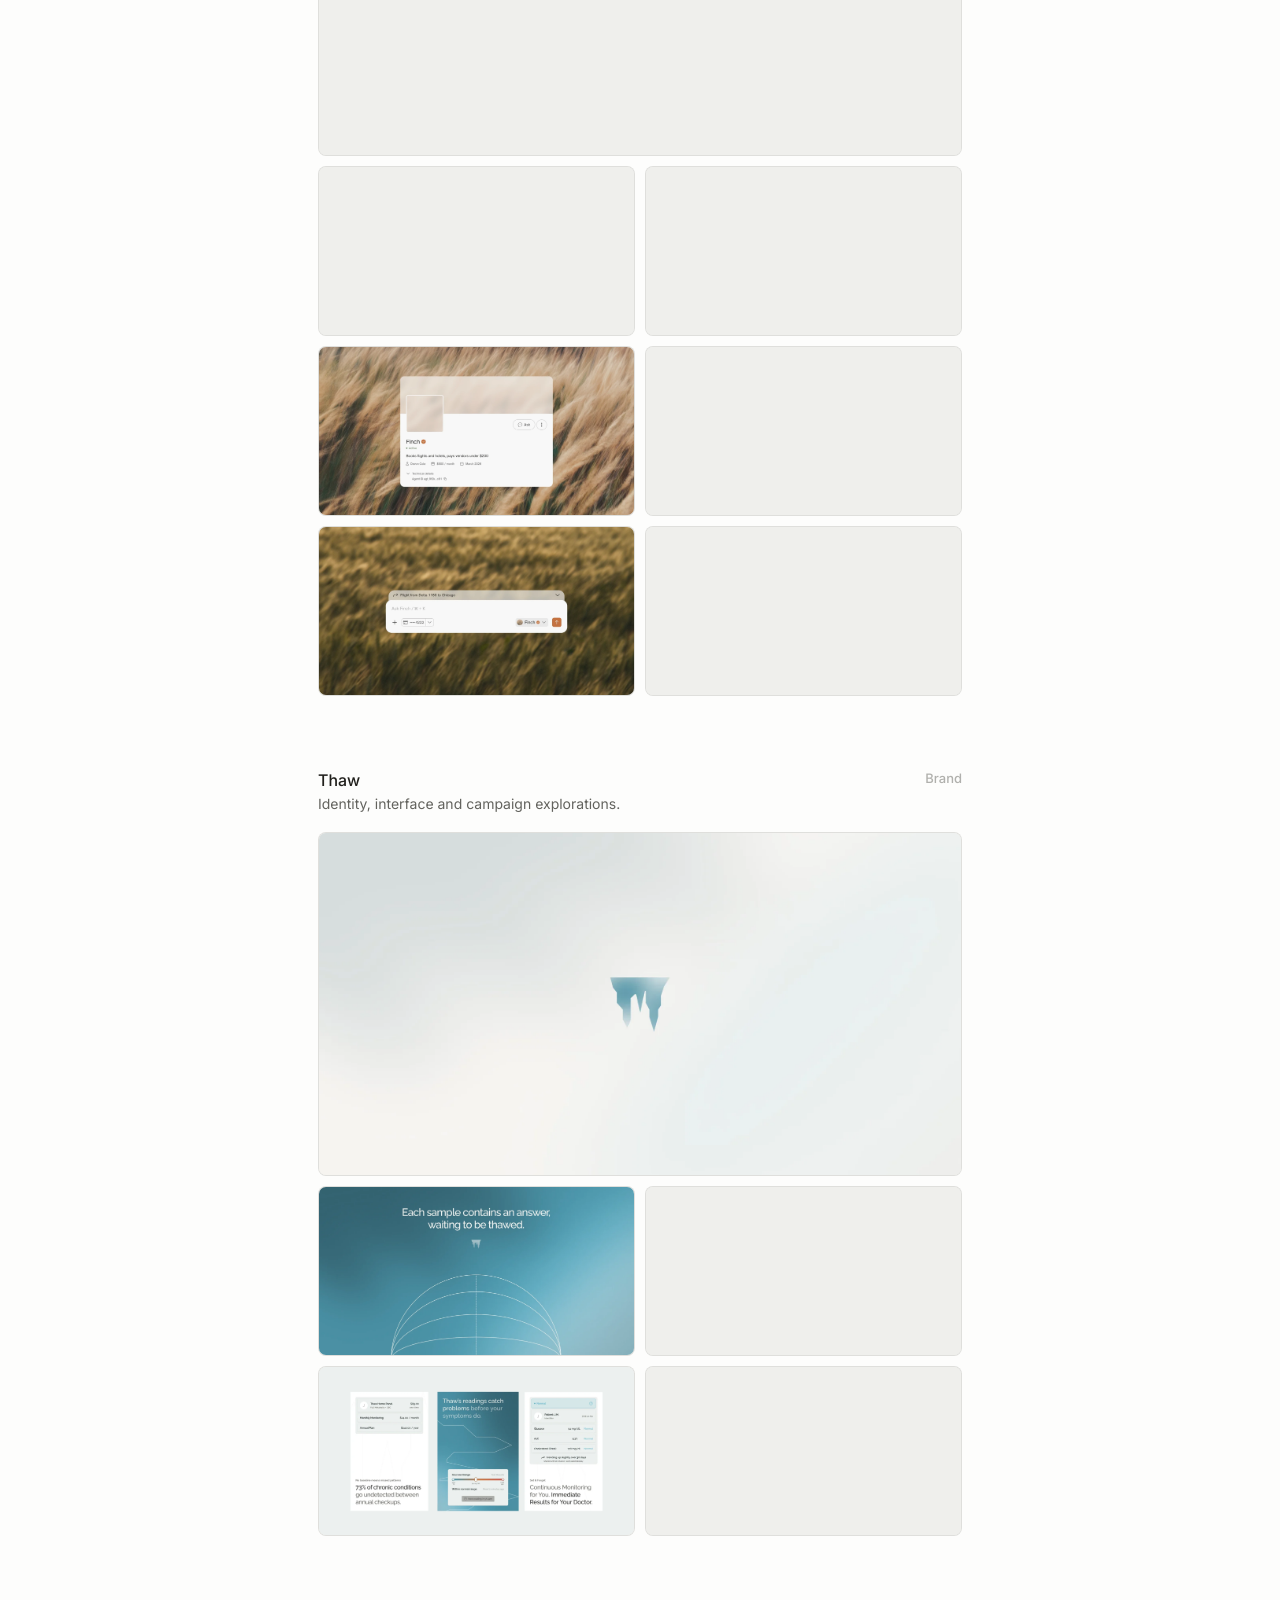
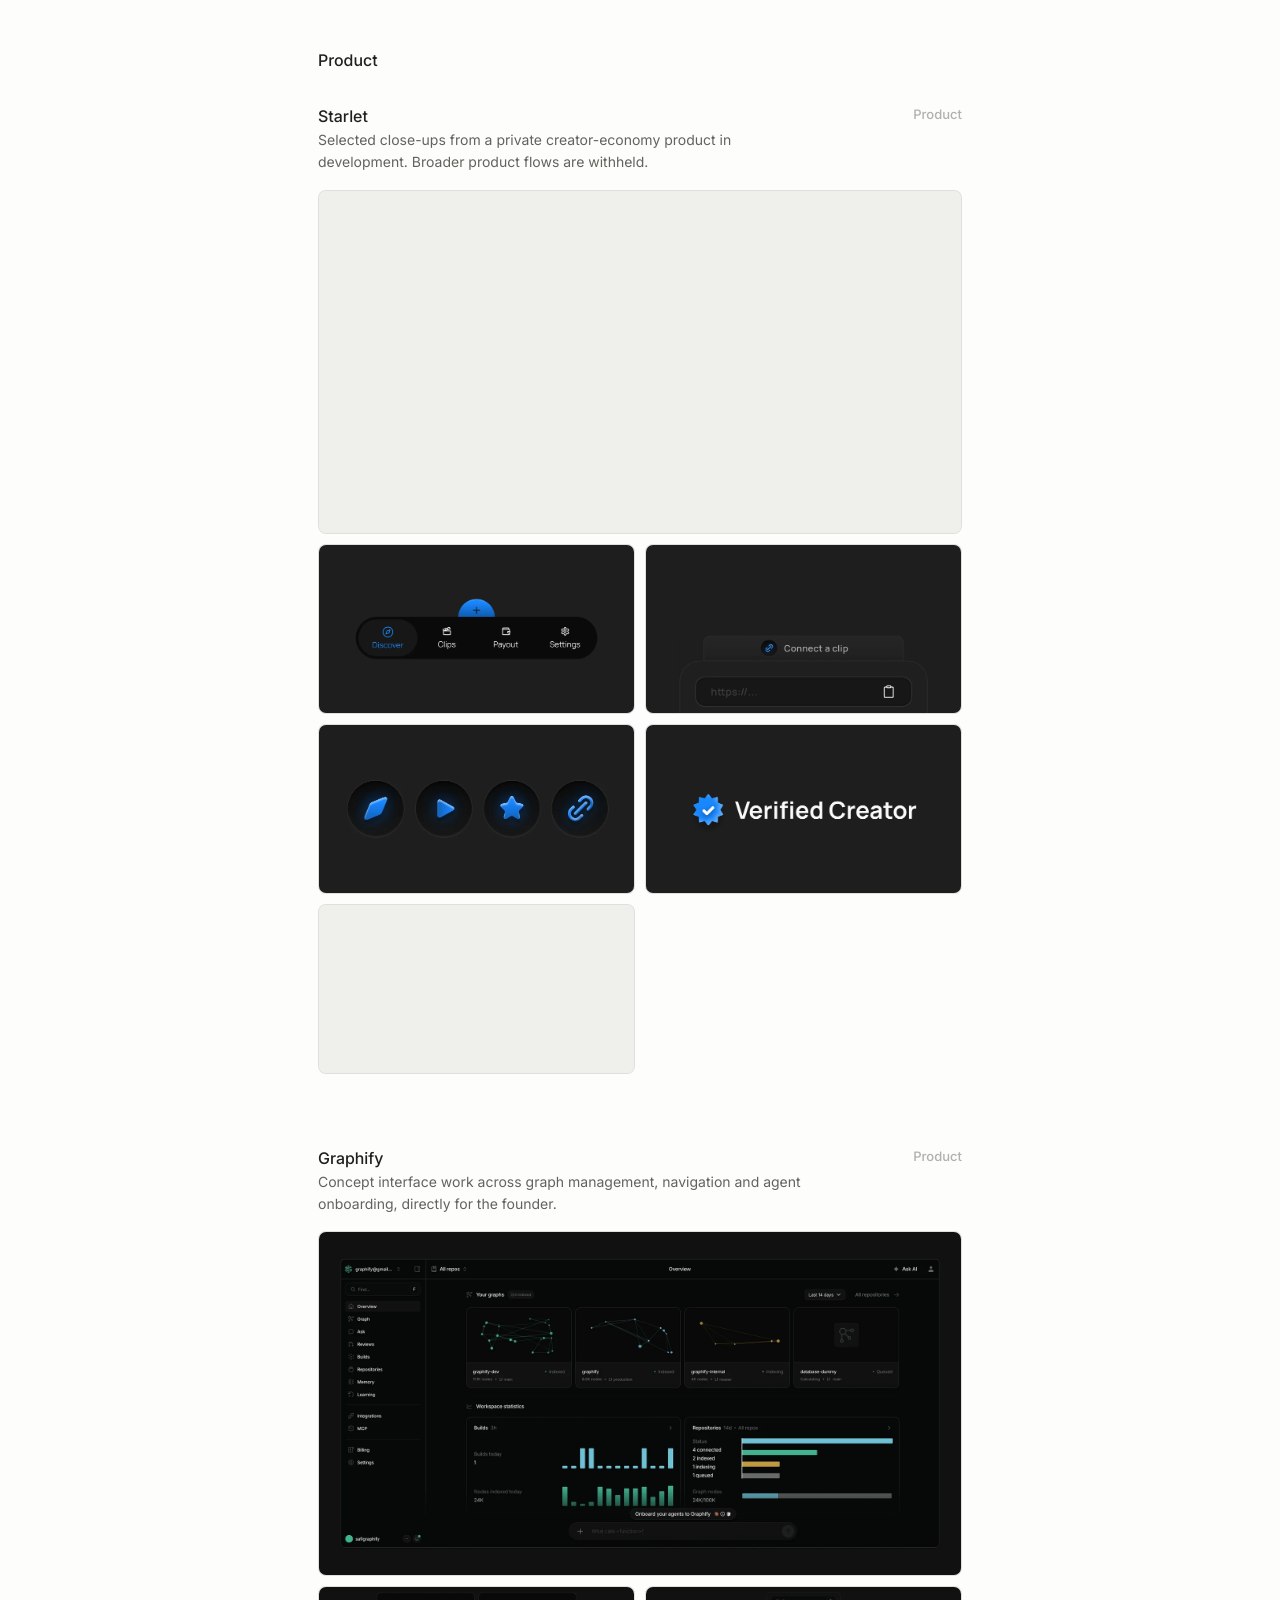
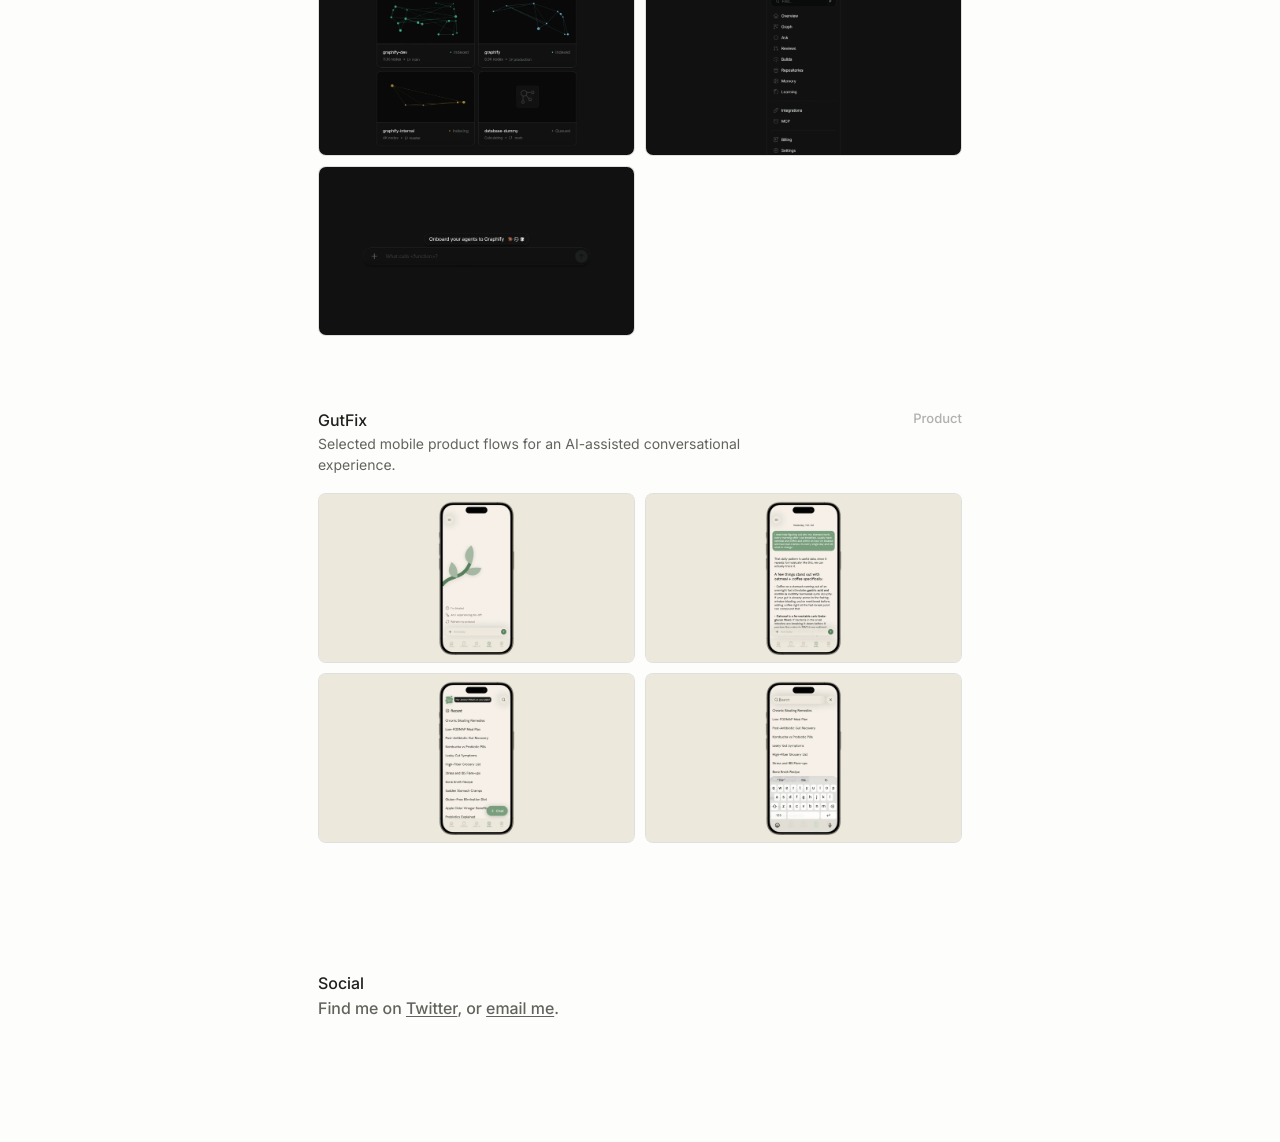
==== commit f4070367: "Calculate age automatically from September 14 birthday" ====
--- a/index.html
+++ b/index.html
@@ -53,7 +53,7 @@
 <p class="intro-copy reveal">
           I run my own software + service hybrid called <a href="https://knotdesign.ca/" rel="noreferrer" target="_blank">Knot</a> &amp; routinely take on personal &amp; contract based projects.
         </p>
-<p class="intro-copy intro-strong reveal">I am 16 years old and It’s my <span id="designer-day" data-anchor-day="1328" data-anchor-date="2026-08-18">1,328th</span> day being a designer.</p>
+<p class="intro-copy intro-strong reveal">I am <span id="age">17</span> years old and It’s my <span id="designer-day" data-anchor-day="1328" data-anchor-date="2026-08-18">1,328th</span> day being a designer.</p>
 </section>
 <section aria-labelledby="work-title" class="work-section" id="work">
 <div class="section-heading reveal">
